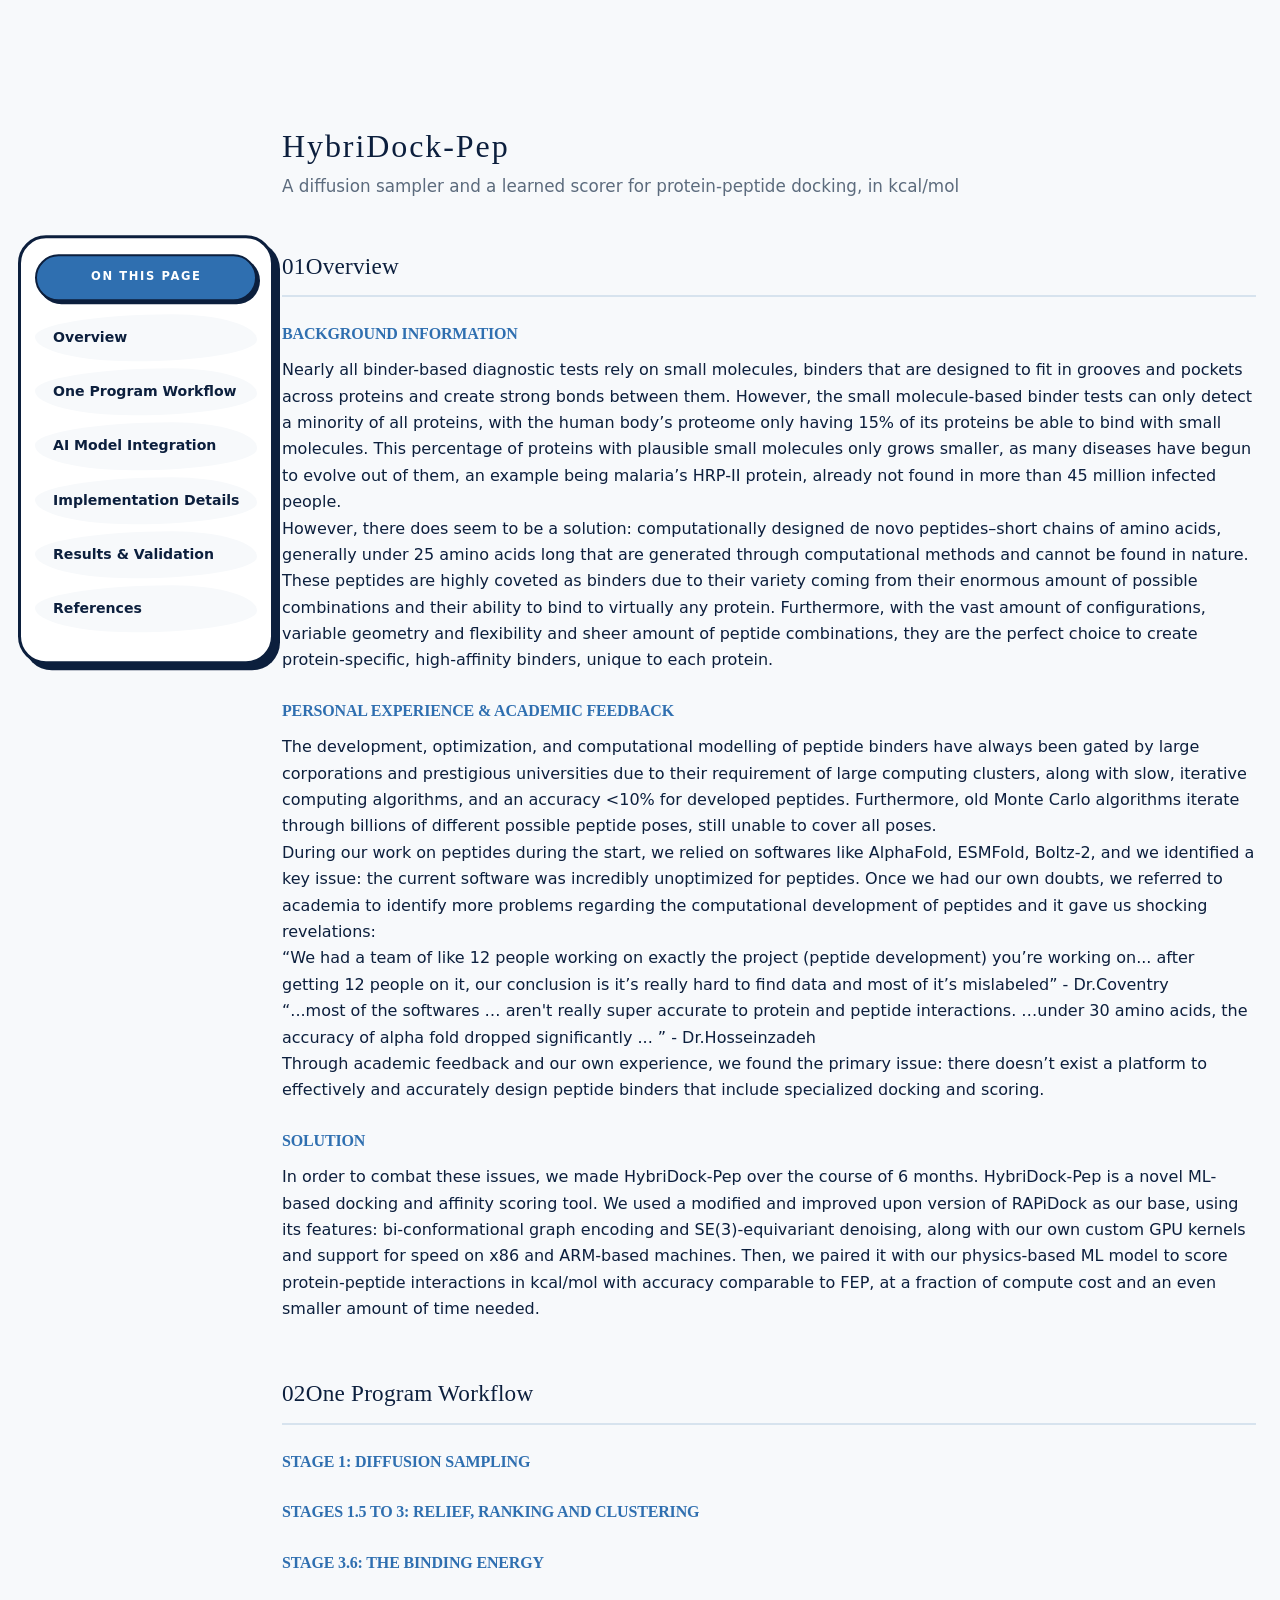
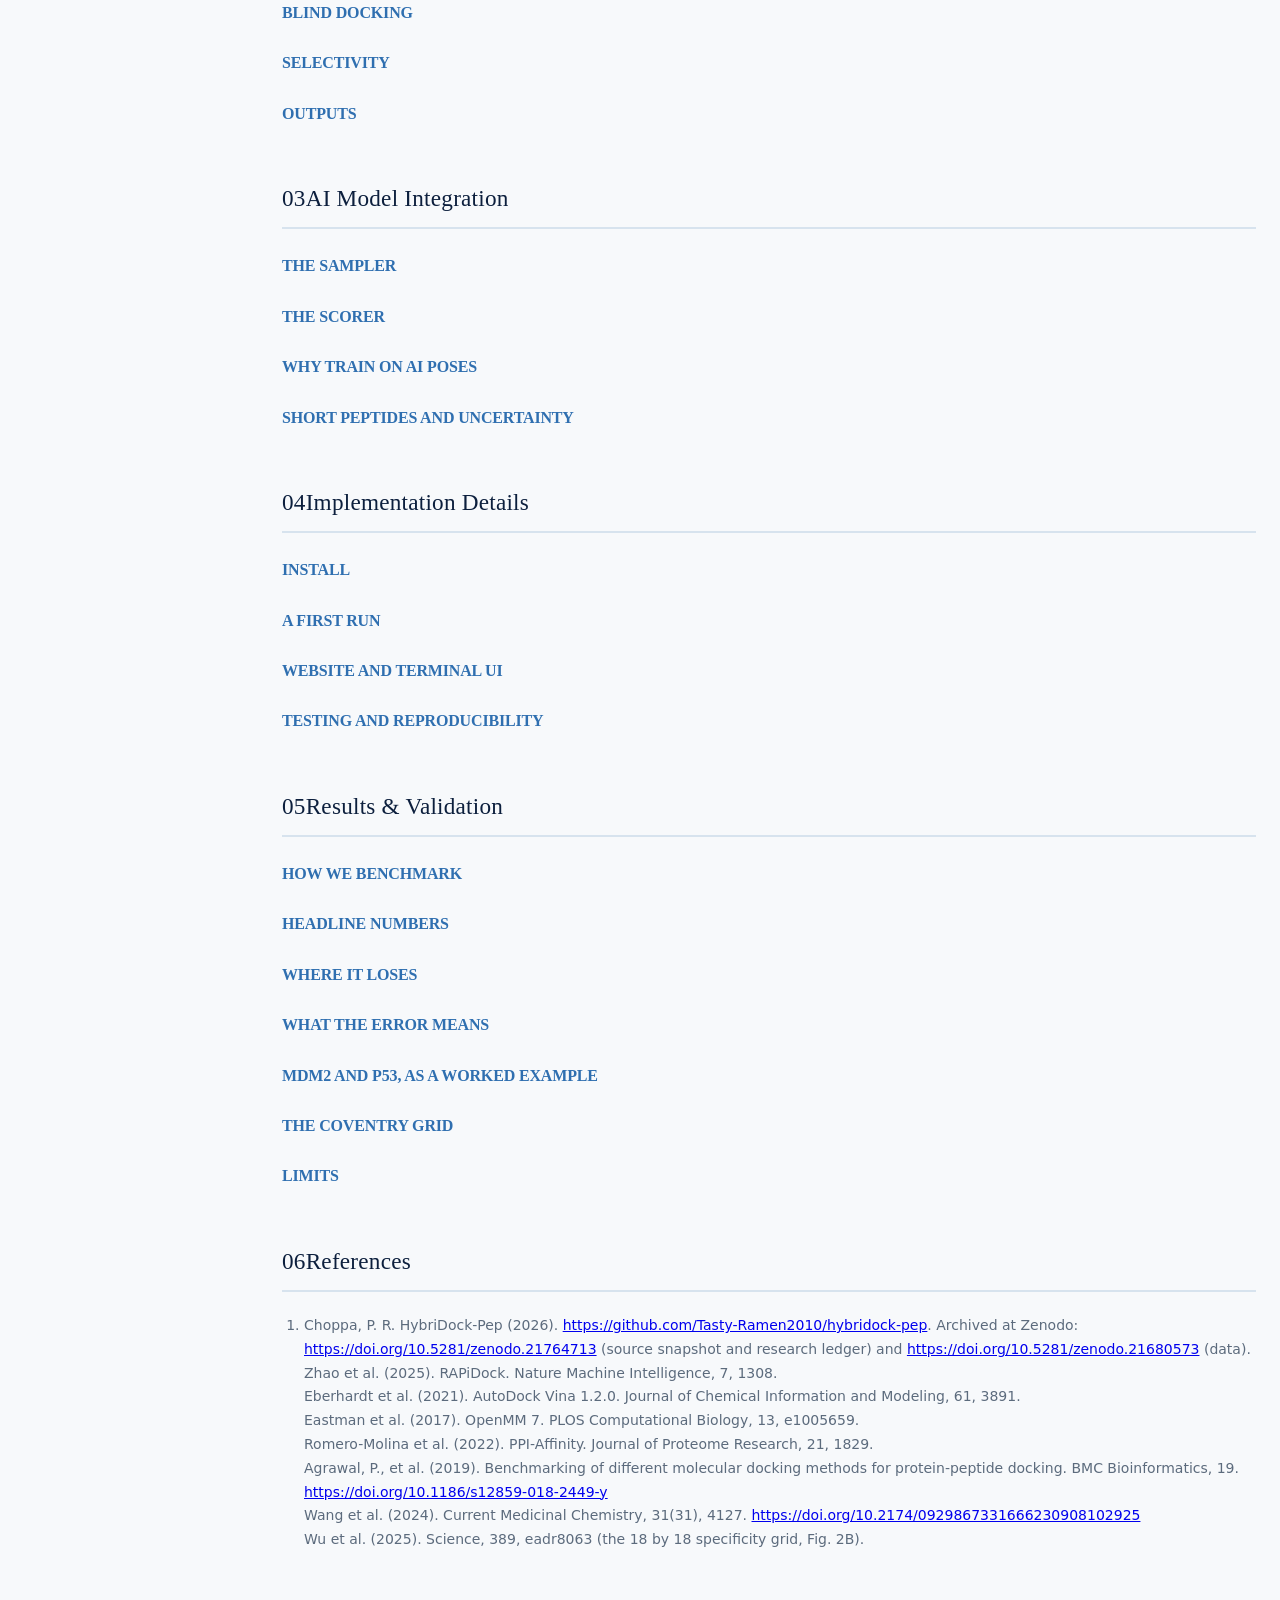
==== pages/HybriDock-Pep.html @ 0bcad879 "Snapshot of Denmark-GA iGEM 2026 wiki" ====
<!DOCTYPE html>
<html lang="en"><head>
    <meta charset="utf-8">
    <meta name="viewport" content="width=device-width, initial-scale=1">
    <title>HybriDock-Pep — Denmark-GA iGEM 2026</title>
    <base href="../">
    <link rel="stylesheet" href="static/style.css">
    <link rel="stylesheet" href="static/denmark.css">
    <link rel="stylesheet" href="static/section-blocks.css">
    <link rel="stylesheet" href="static/wiki-pages.css?v=d1ad75dc95bf">
  </head>
  <body class="wiki-interior" data-page-family="research">
    <div id="scroll-progress"></div>
    <div id="nav"></div>


    <main>
      <div class="page-hero">
        <div class="container"><div class="chapter-intro">
          <h1>HybriDock-Pep</h1>
          <p class="summary">A diffusion sampler and a learned scorer for protein-peptide docking, in kcal/mol</p>
        </div></div>
      </div>

      <div class="wiki-reading-layout">
    <aside class="toc-sidebar" aria-label="Table of contents">
      <div class="toc-handle" aria-hidden="true">Table of Contents</div>
      <nav class="toc-nav" id="toc-links" aria-label="Page sections">
        <p class="toc-nav-heading">On this page</p>
      <a href="pages/HybriDock-Pep.html#overview" data-toc="overview">Overview</a><a href="pages/HybriDock-Pep.html#workflow" data-toc="workflow">One Program Workflow</a><a href="pages/HybriDock-Pep.html#ai-model" data-toc="ai-model">AI Model Integration</a><a href="pages/HybriDock-Pep.html#implementation" data-toc="implementation">Implementation Details</a><a href="pages/HybriDock-Pep.html#results" data-toc="results">Results &amp; Validation</a><a href="pages/HybriDock-Pep.html#references" data-toc="references">References</a></nav>
    </aside>

      <div class="page-content">
        <div class="container">






<section class="wiki-section toc-section" id="overview"><h3><span class="chapter-number" aria-hidden="true">01</span><span>Overview</span></h3><div class="section-block">
<h4>Background Information</h4><p>Nearly all binder-based diagnostic tests rely on small molecules, binders that are designed to fit in grooves and pockets across proteins and create strong bonds between them. However, the small molecule-based binder tests can only detect a minority of all proteins, with the human body’s proteome only having 15% of its proteins be able to bind with small molecules. This percentage of proteins with plausible small molecules only grows smaller, as many diseases have begun to evolve out of them, an example being malaria’s HRP-II protein, already not found in more than 45 million infected people.</p>
<p>However, there does seem to be a solution: computationally designed de novo peptides–short chains of amino acids, generally under 25 amino acids long that are generated through computational methods and cannot be found in nature. These peptides are highly coveted as binders due to their variety coming from their enormous amount of possible combinations and their ability to bind to virtually any protein. Furthermore, with the vast amount of configurations, variable geometry and flexibility and sheer amount of peptide combinations, they are the perfect choice to create protein-specific, high-affinity binders, unique to each protein.</p>

</div><div class="section-block">
<h4>Personal Experience &amp; Academic Feedback</h4><p>The development, optimization, and computational modelling of peptide binders have always been gated by large corporations and prestigious universities due to their requirement of large computing clusters, along with slow, iterative computing algorithms, and an accuracy &lt;10% for developed peptides. Furthermore, old Monte Carlo algorithms iterate through billions of different possible peptide poses, still unable to cover all poses.</p>
<p>During our work on peptides during the start, we relied on softwares like AlphaFold, ESMFold, Boltz-2, and we identified a key issue: the current software was incredibly unoptimized for peptides. Once we had our own doubts, we referred to academia to identify more problems regarding the computational development of peptides and it gave us shocking revelations:</p>
<p>“We had a team of like 12 people working on exactly the project (peptide development) you’re working on... after getting 12 people on it, our conclusion is it’s really hard to find data and most of it’s mislabeled” - Dr.Coventry</p>
<p>“...most of the softwares … aren't really super accurate to protein and peptide interactions. …under 30 amino acids, the accuracy of alpha fold dropped significantly ... ” - Dr.Hosseinzadeh</p>
<p>Through academic feedback and our own experience, we found the primary issue: there doesn’t exist a platform to effectively and accurately design peptide binders that include specialized docking and scoring.</p>

</div><div class="section-block">
<h4>Solution</h4><p>In order to combat these issues, we made HybriDock-Pep over the course of 6 months. HybriDock-Pep is a novel ML-based docking and affinity scoring tool. We used a modified and improved upon version of RAPiDock as our base, using its features: bi-conformational graph encoding and SE(3)-equivariant denoising, along with our own custom GPU kernels and support for speed on x86 and ARM-based machines. Then, we paired it with our physics-based ML model to score protein-peptide interactions in kcal/mol with accuracy comparable to FEP, at a fraction of compute cost and an even smaller amount of time needed.</p>

</div></section><section class="wiki-section toc-section" id="workflow"><h3><span class="chapter-number" aria-hidden="true">02</span><span>One Program Workflow</span></h3><div class="section-block">
<h4>Stage 1: diffusion sampling</h4>
</div><div class="section-block">
<h4>Stages 1.5 to 3: relief, ranking and clustering</h4>
</div><div class="section-block">
<h4>Stage 3.6: the binding energy</h4>
</div><div class="section-block">
<h4>Blind docking</h4>
</div><div class="section-block">
<h4>Selectivity</h4>
</div><div class="section-block">
<h4>Outputs</h4>
</div></section><section class="wiki-section toc-section" id="ai-model"><h3><span class="chapter-number" aria-hidden="true">03</span><span>AI Model Integration</span></h3><div class="section-block">
<h4>The sampler</h4>
</div><div class="section-block">
<h4>The scorer</h4>
</div><div class="section-block">
<h4>Why train on AI poses</h4>
</div><div class="section-block">
<h4>Short peptides and uncertainty</h4>
</div></section><section class="wiki-section toc-section" id="implementation"><h3><span class="chapter-number" aria-hidden="true">04</span><span>Implementation Details</span></h3><div class="section-block">
<h4>Install</h4>
</div><div class="section-block">
<h4>A first run</h4>
</div><div class="section-block">
<h4>Website and terminal UI</h4>
</div><div class="section-block">
<h4>Testing and reproducibility</h4>
</div></section><section class="wiki-section toc-section" id="results"><h3><span class="chapter-number" aria-hidden="true">05</span><span>Results &amp; Validation</span></h3><div class="section-block">
<h4>How we benchmark</h4>
</div><div class="section-block">
<h4>Headline numbers</h4>
</div><div class="section-block">
<h4>Where it loses</h4>
</div><div class="section-block">
<h4>What the error means</h4>
</div><div class="section-block">
<h4>MDM2 and p53, as a worked example</h4>
</div><div class="section-block">
<h4>The Coventry grid</h4>
</div><div class="section-block">
<h4>Limits</h4>
</div></section><section class="wiki-section toc-section" id="references"><h3><span class="chapter-number" aria-hidden="true">06</span><span>References</span></h3><ol class="references-list"><li class="section-block"><p>Choppa, P. R. HybriDock-Pep (2026). <a href="https://github.com/Tasty-Ramen2010/hybridock-pep">https://github.com/Tasty-Ramen2010/hybridock-pep</a>. Archived at Zenodo: <a href="https://doi.org/10.5281/zenodo.21764713">https://doi.org/10.5281/zenodo.21764713</a> (source snapshot and research ledger) and <a href="https://doi.org/10.5281/zenodo.21680573">https://doi.org/10.5281/zenodo.21680573</a> (data).</p>
<p>Zhao et al. (2025). RAPiDock. Nature Machine Intelligence, 7, 1308.</p>
<p>Eberhardt et al. (2021). AutoDock Vina 1.2.0. Journal of Chemical Information and Modeling, 61, 3891.</p>
<p>Eastman et al. (2017). OpenMM 7. PLOS Computational Biology, 13, e1005659.</p>
<p>Romero-Molina et al. (2022). PPI-Affinity. Journal of Proteome Research, 21, 1829.</p>
<p>Agrawal, P., et al. (2019). Benchmarking of different molecular docking methods for protein-peptide docking. BMC Bioinformatics, 19. <a href="https://doi.org/10.1186/s12859-018-2449-y">https://doi.org/10.1186/s12859-018-2449-y</a></p>
<p>Wang et al. (2024). Current Medicinal Chemistry, 31(31), 4127. <a href="https://doi.org/10.2174/0929867331666230908102925">https://doi.org/10.2174/0929867331666230908102925</a></p>
<p>Wu et al. (2025). Science, 389, eadr8063 (the 18 by 18 specificity grid, Fig. 2B).</p>
</li></ol></section></div>
      </div>
      </div>
    </main>

    <div id="footer"></div>
    <a id="back-to-top" href="#" aria-label="Back to top">⇧</a>
    <script src="static/cursor.js"></script>
    <script src="static/include.js"></script>
    <script src="static/wiki-toc.js?v=022a3252fdb1"></script>
      <script src="static/carousel.js"></script>
  


</body></html>
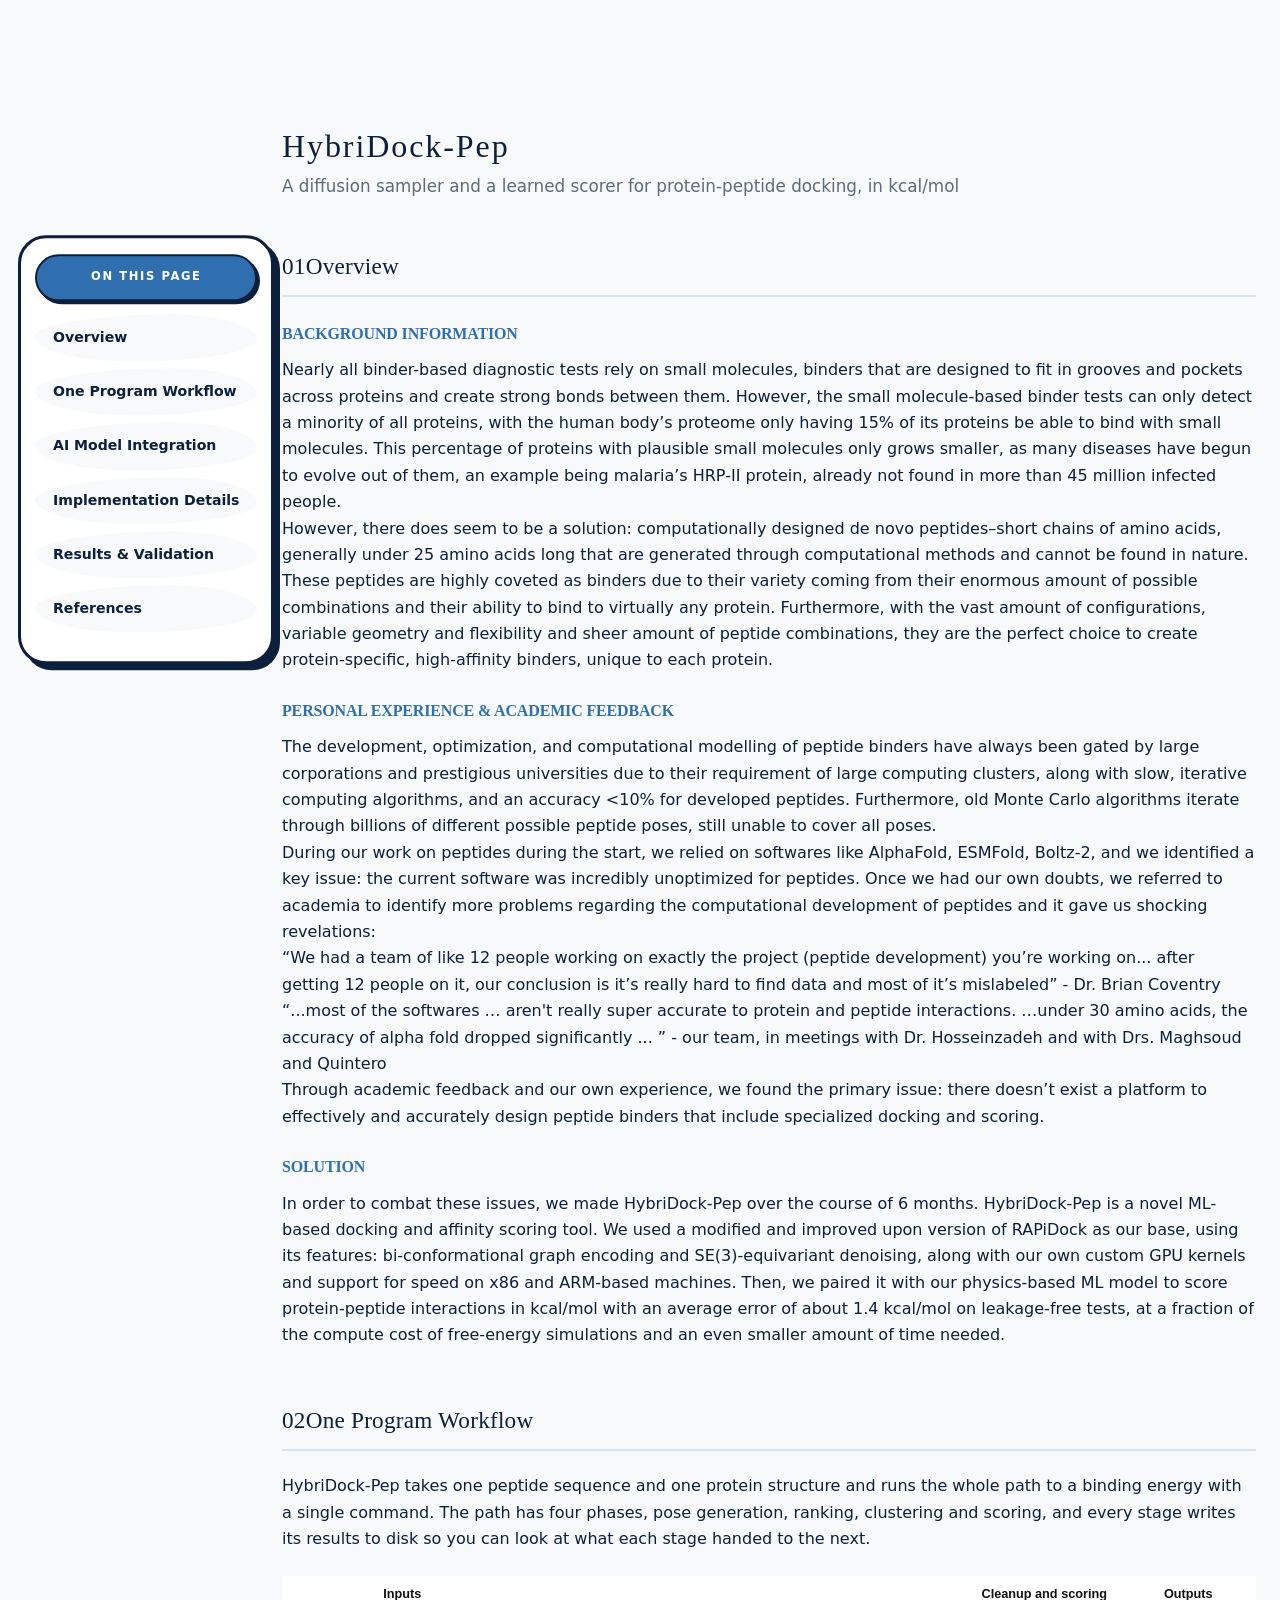
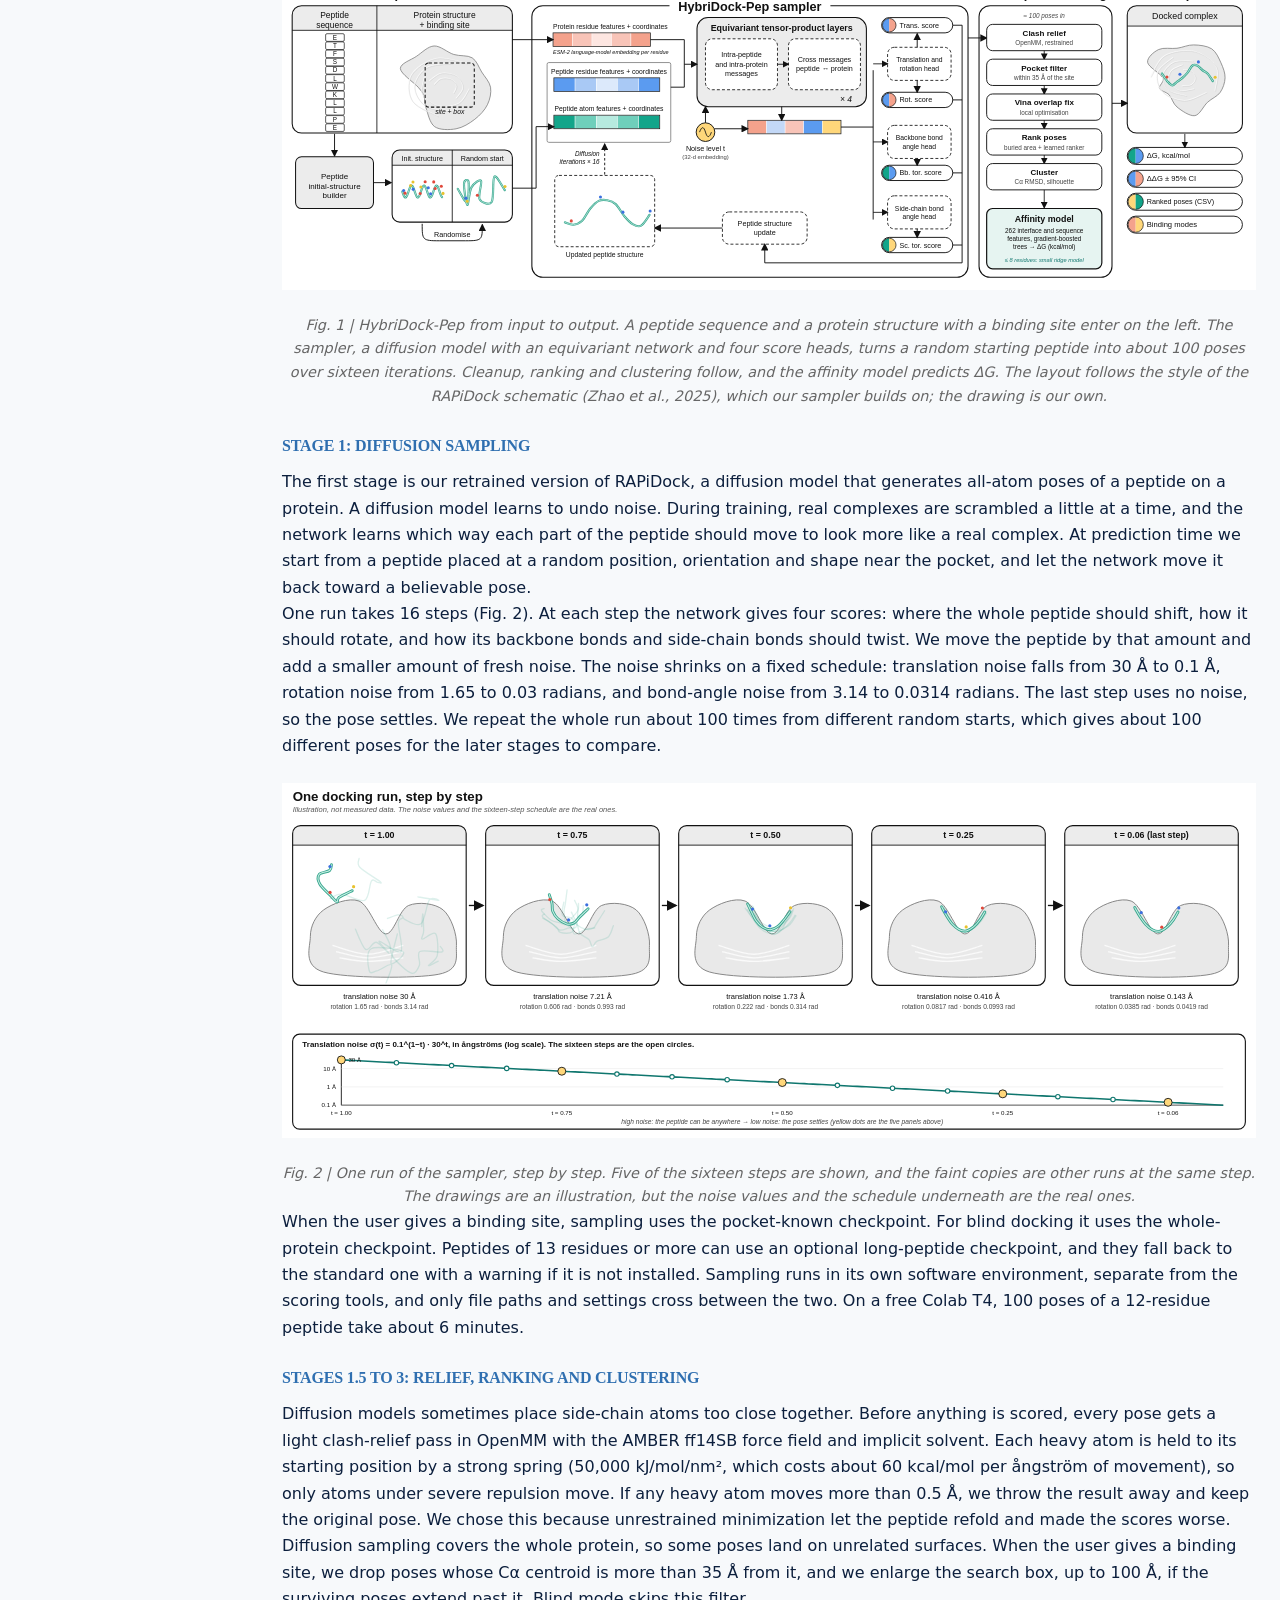
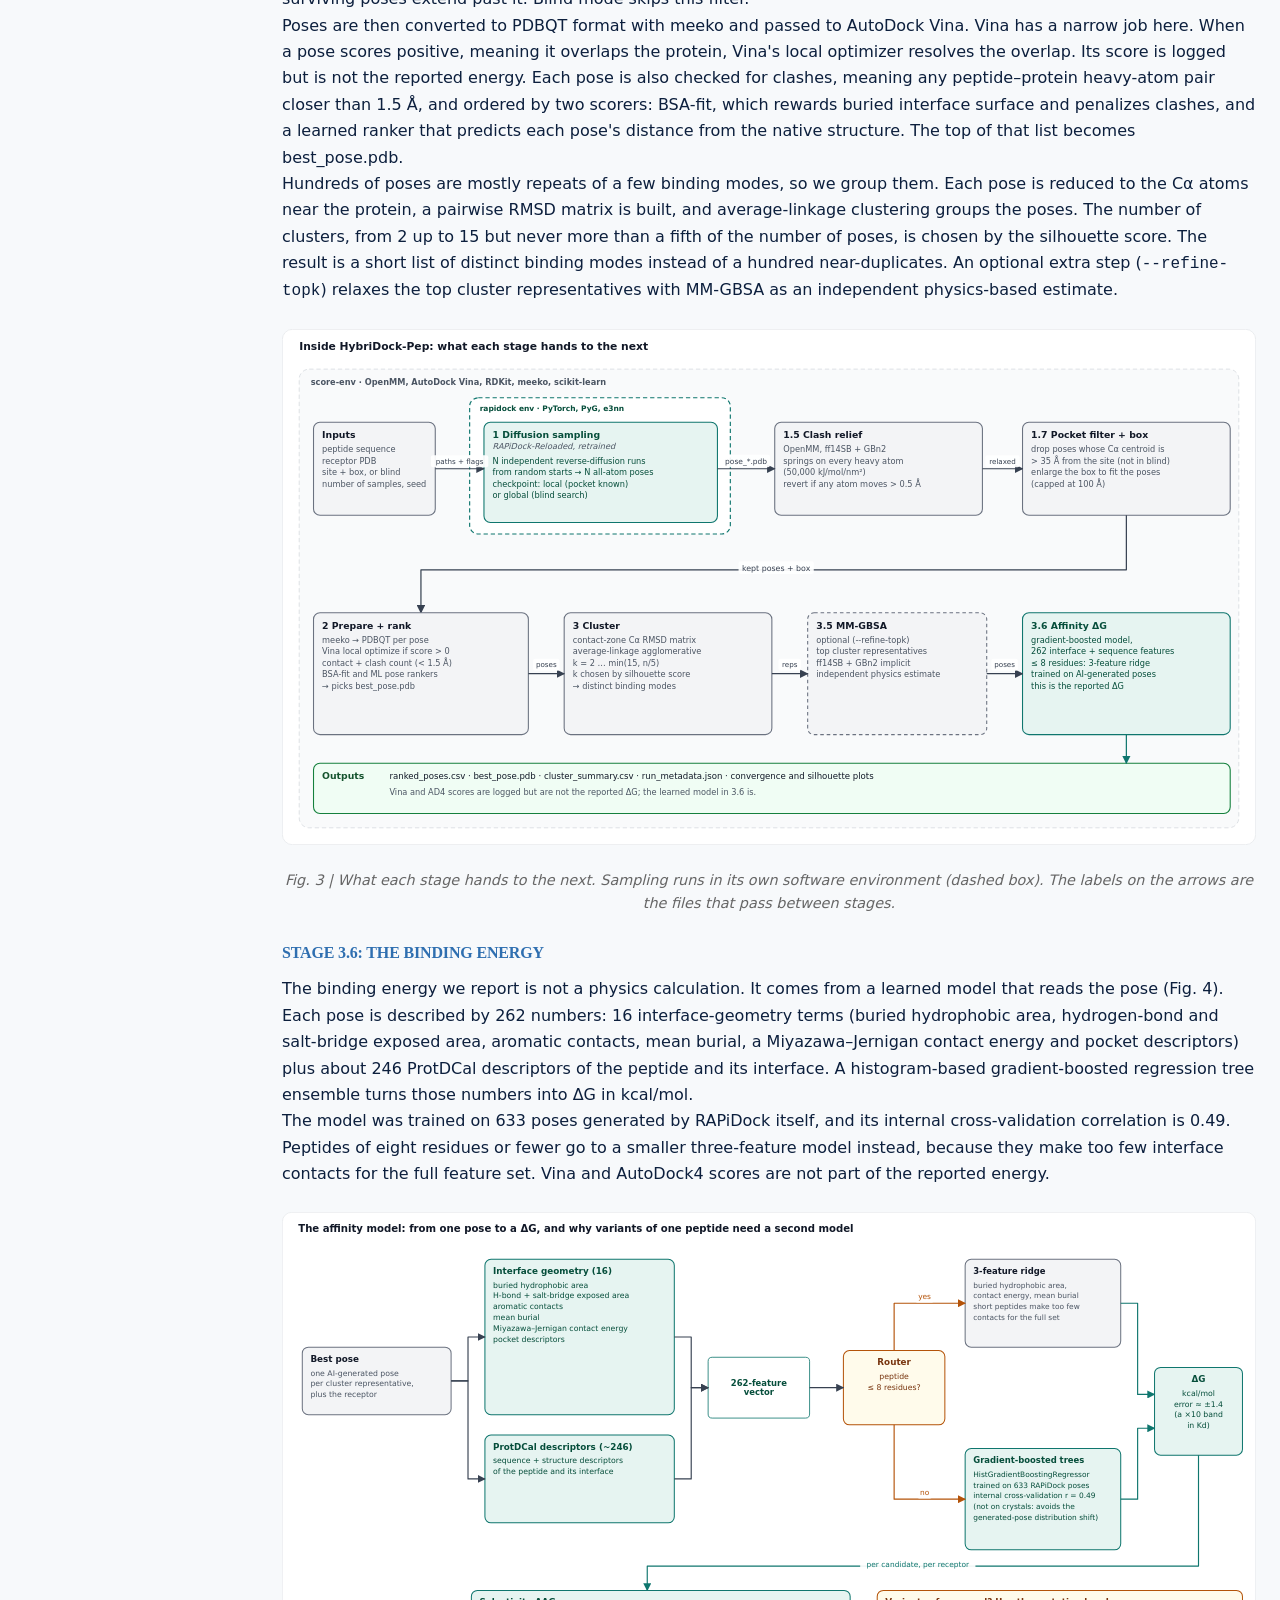
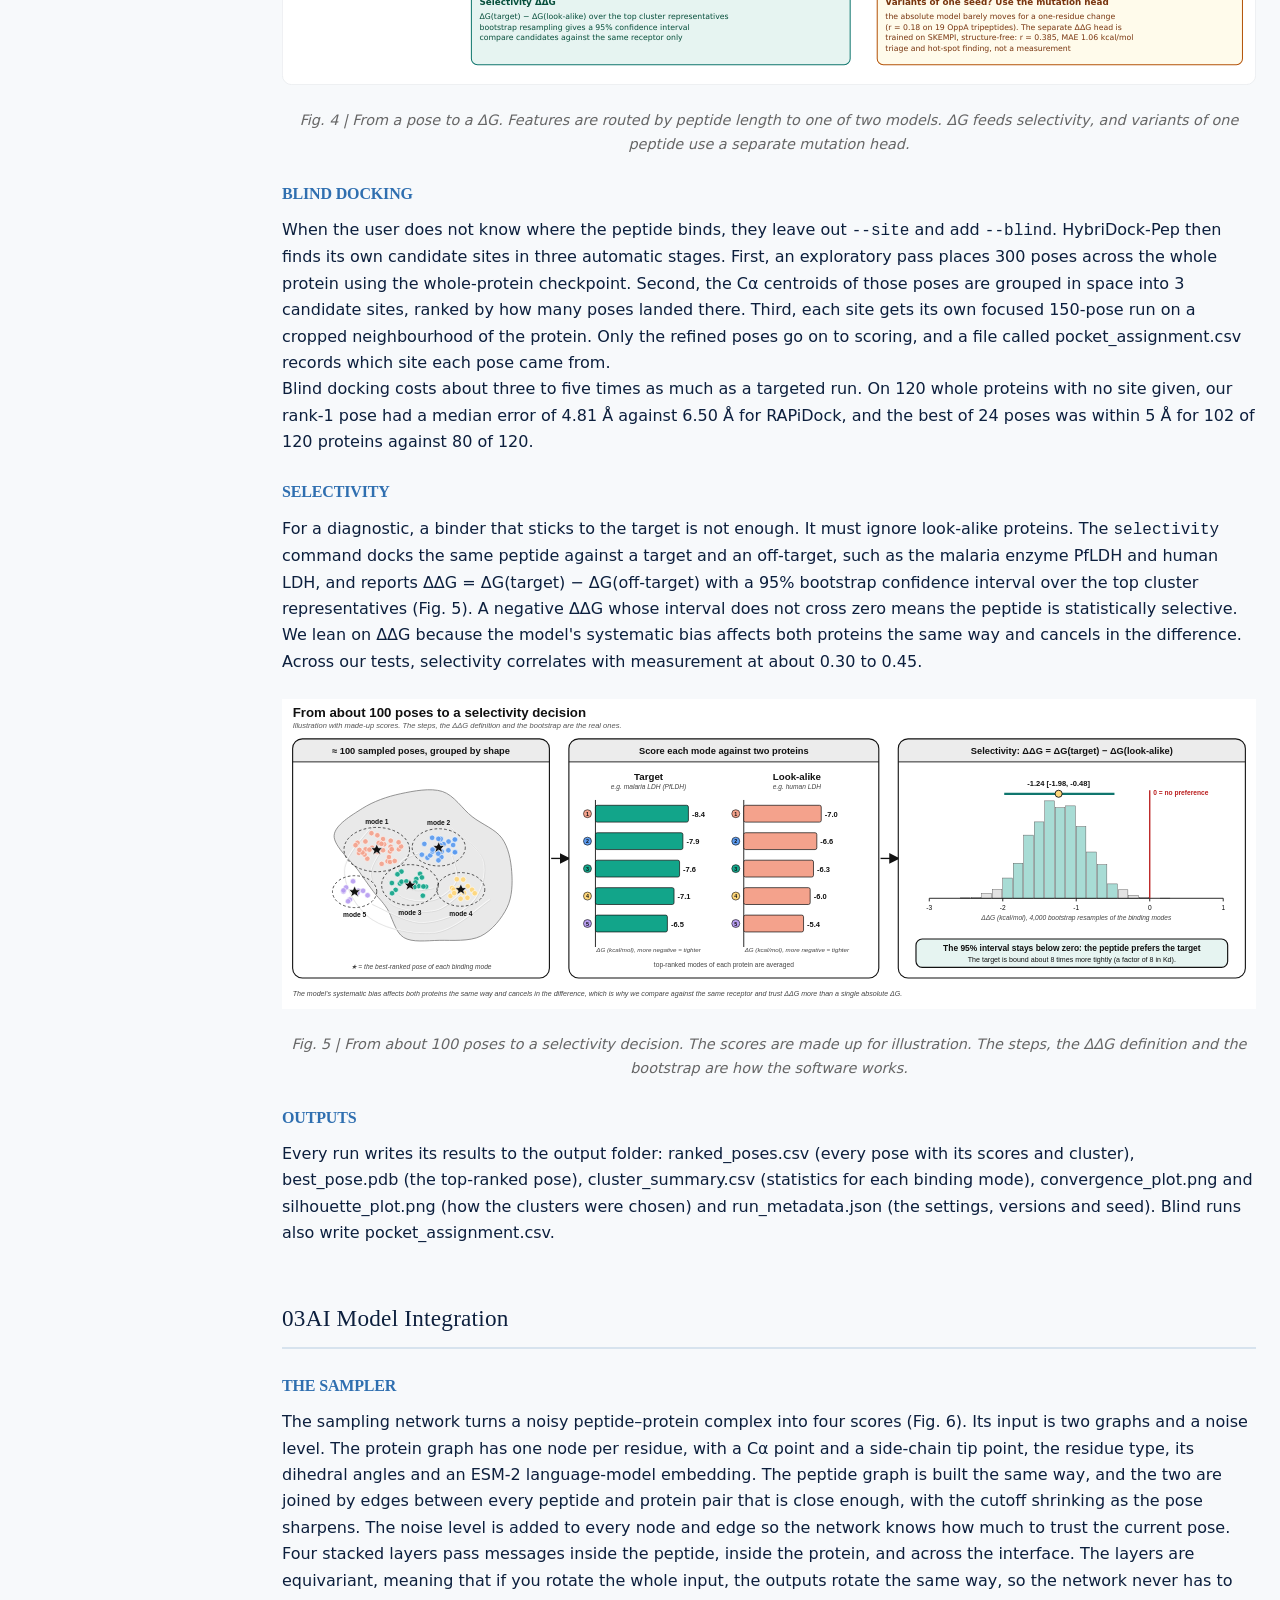
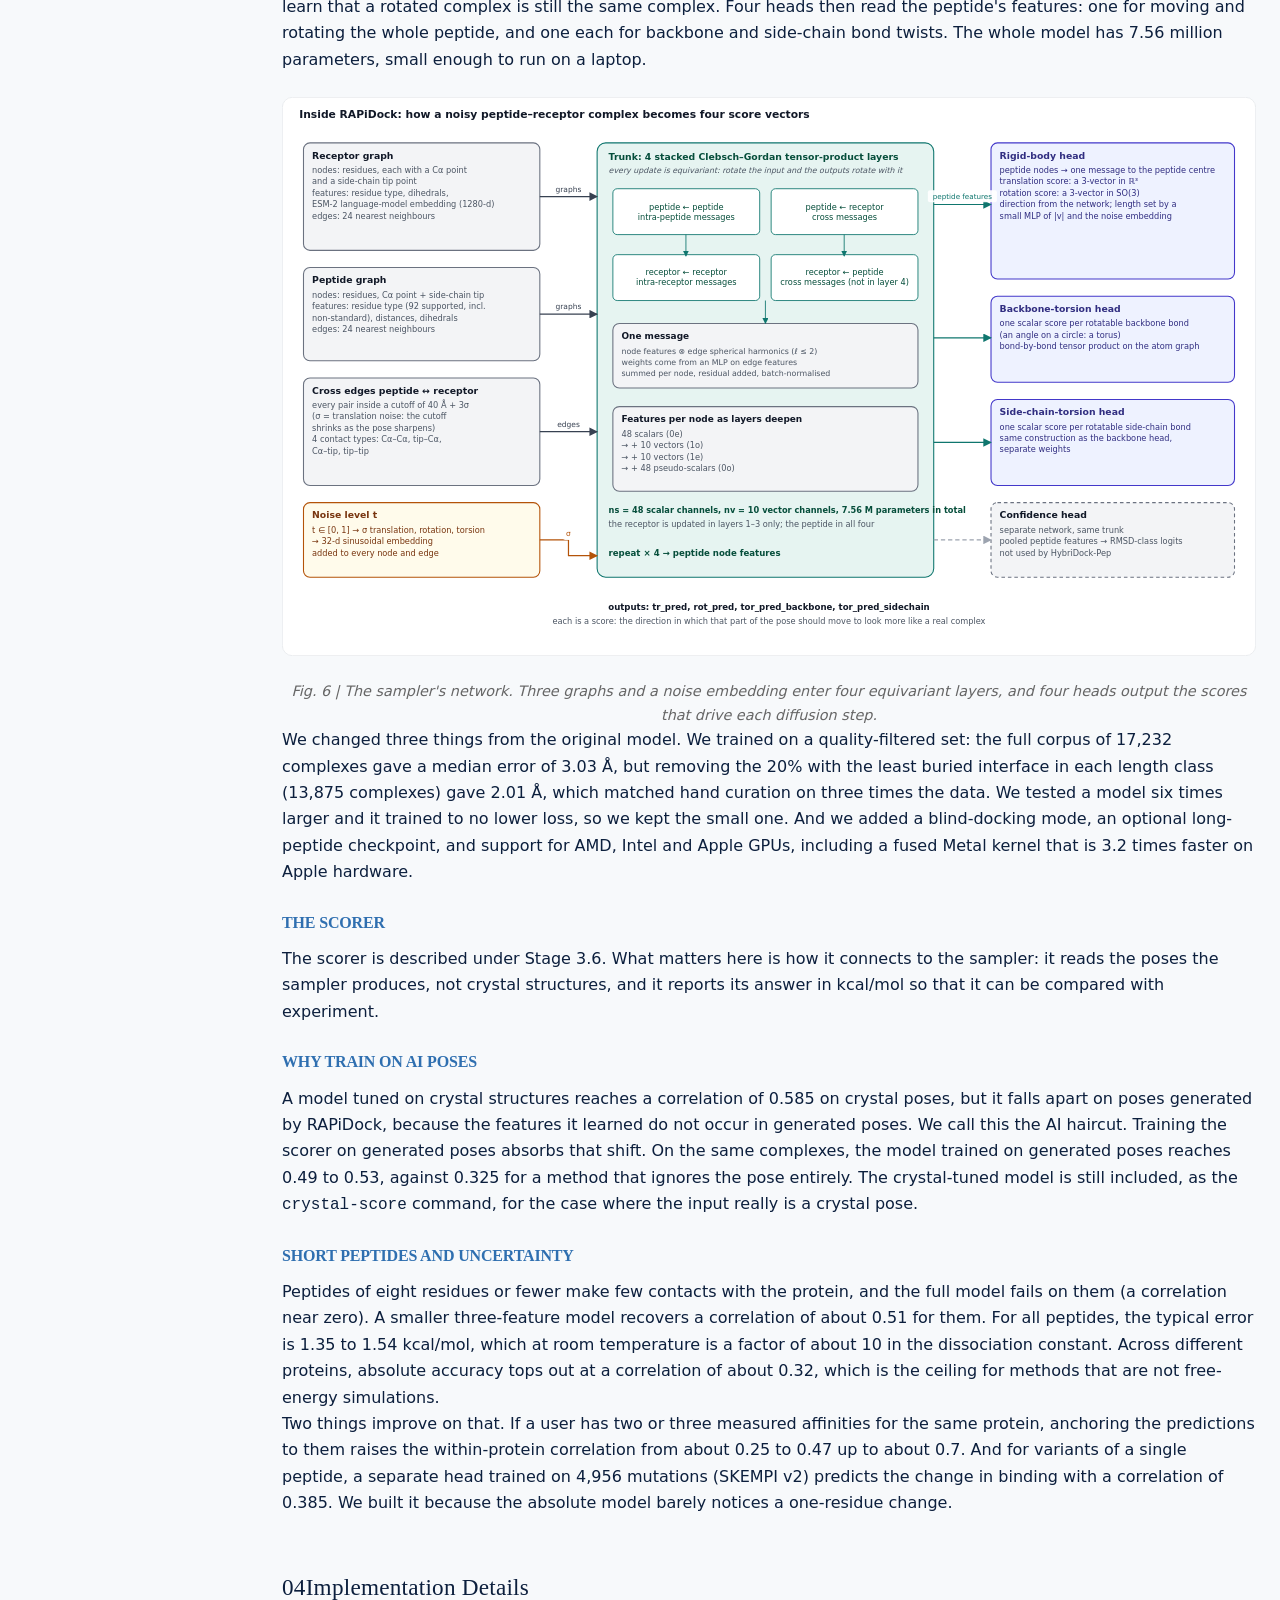
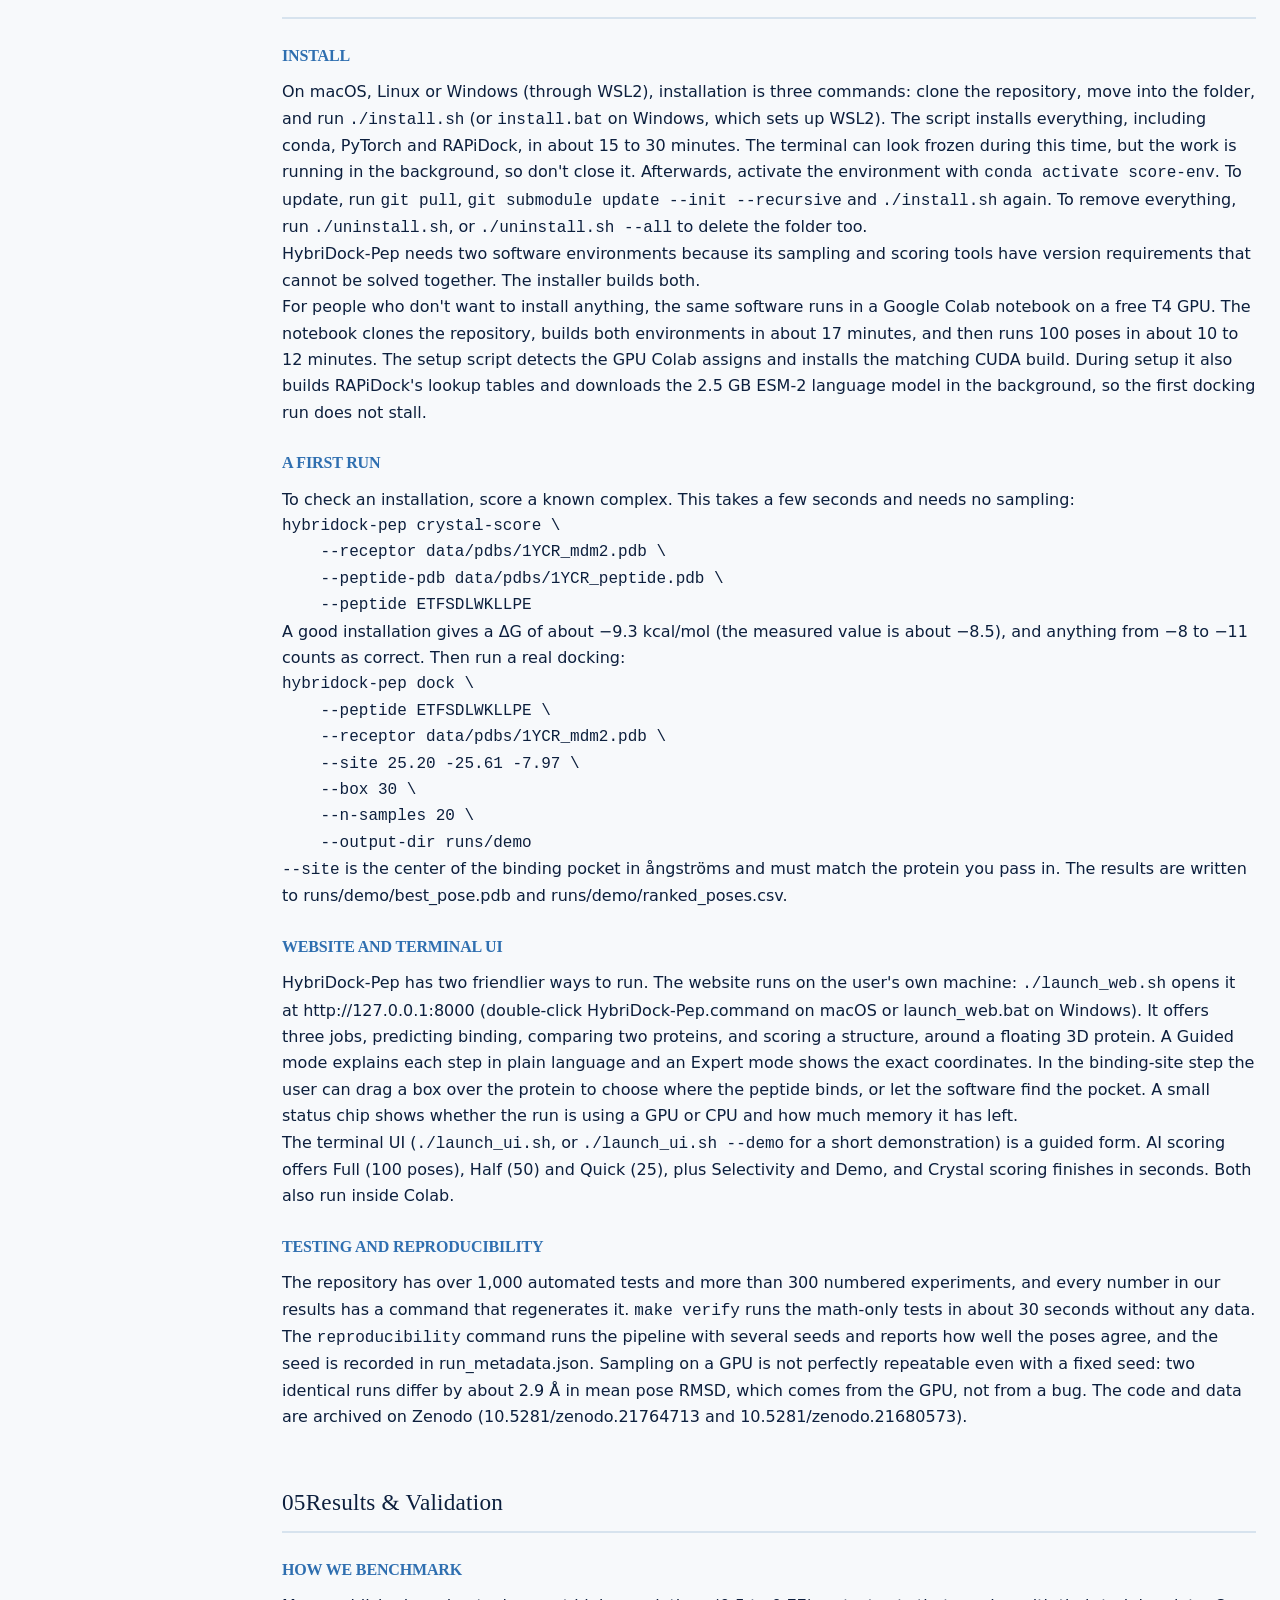
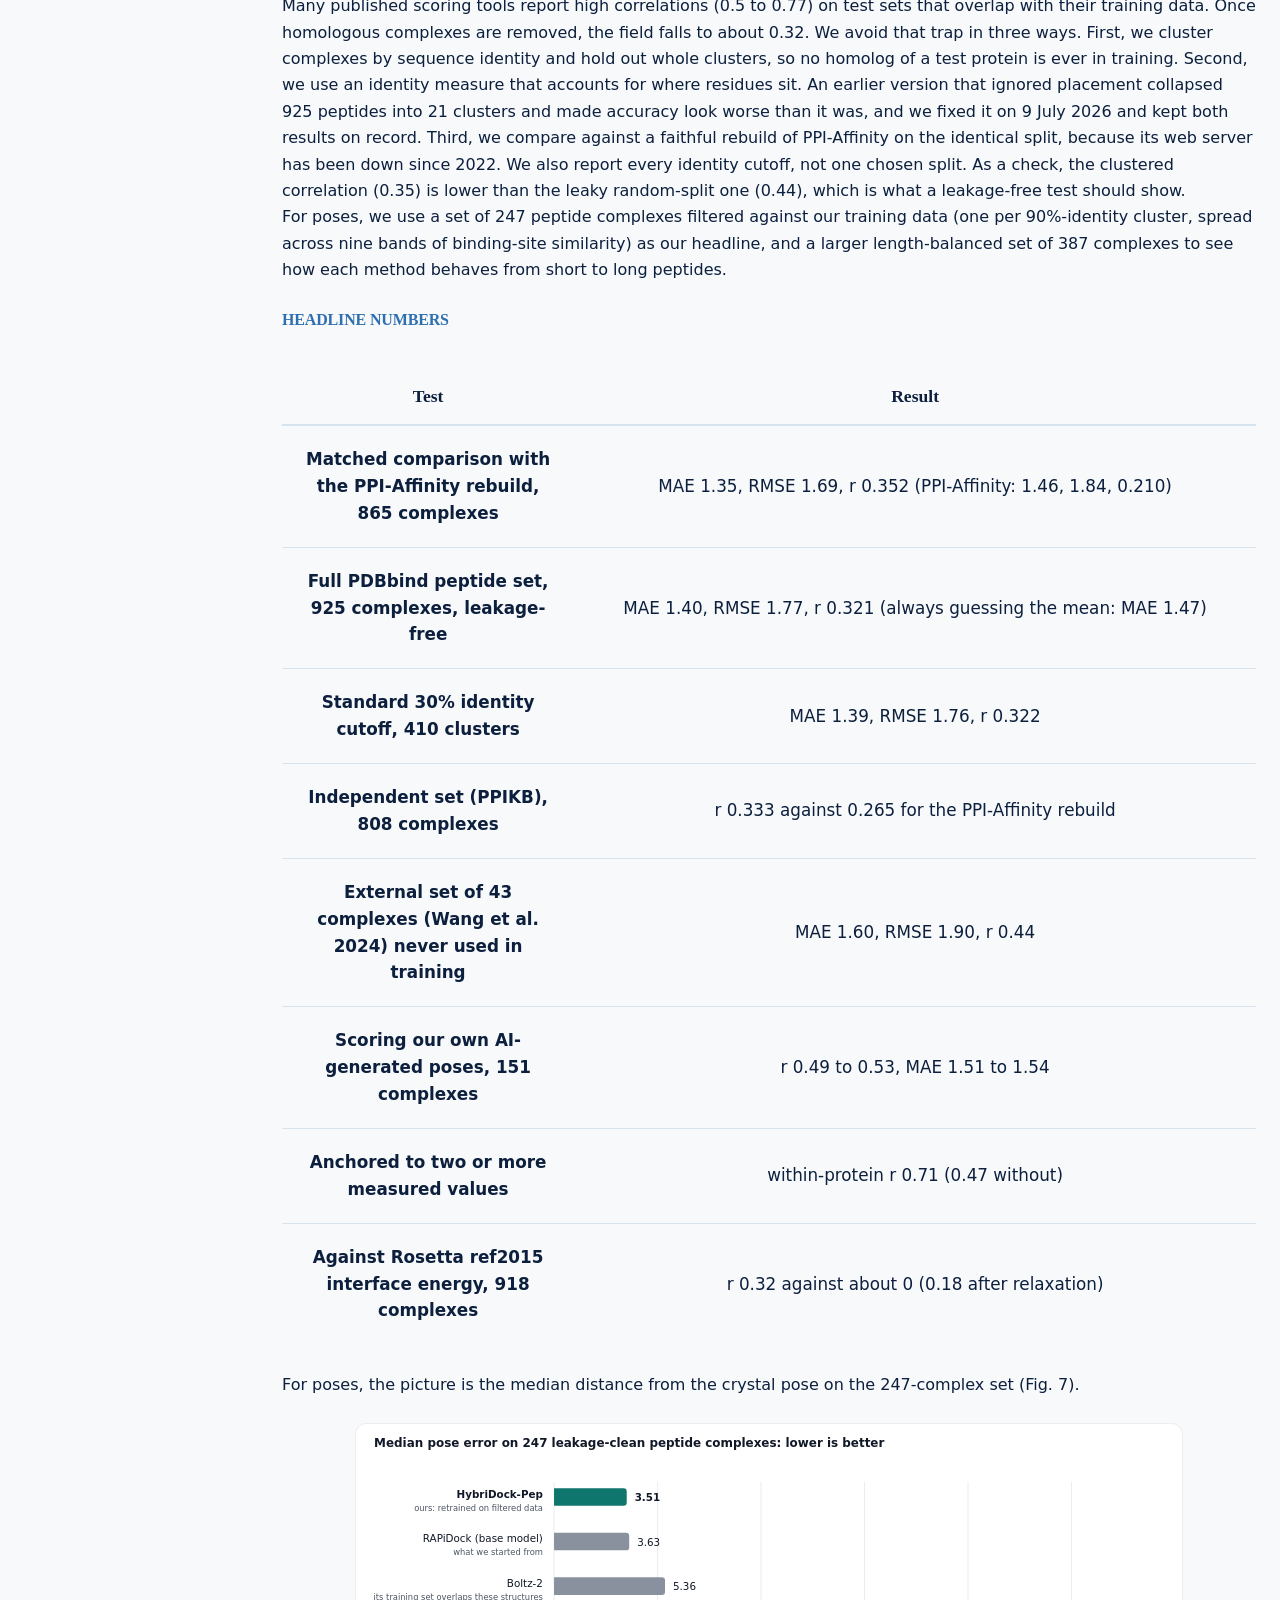
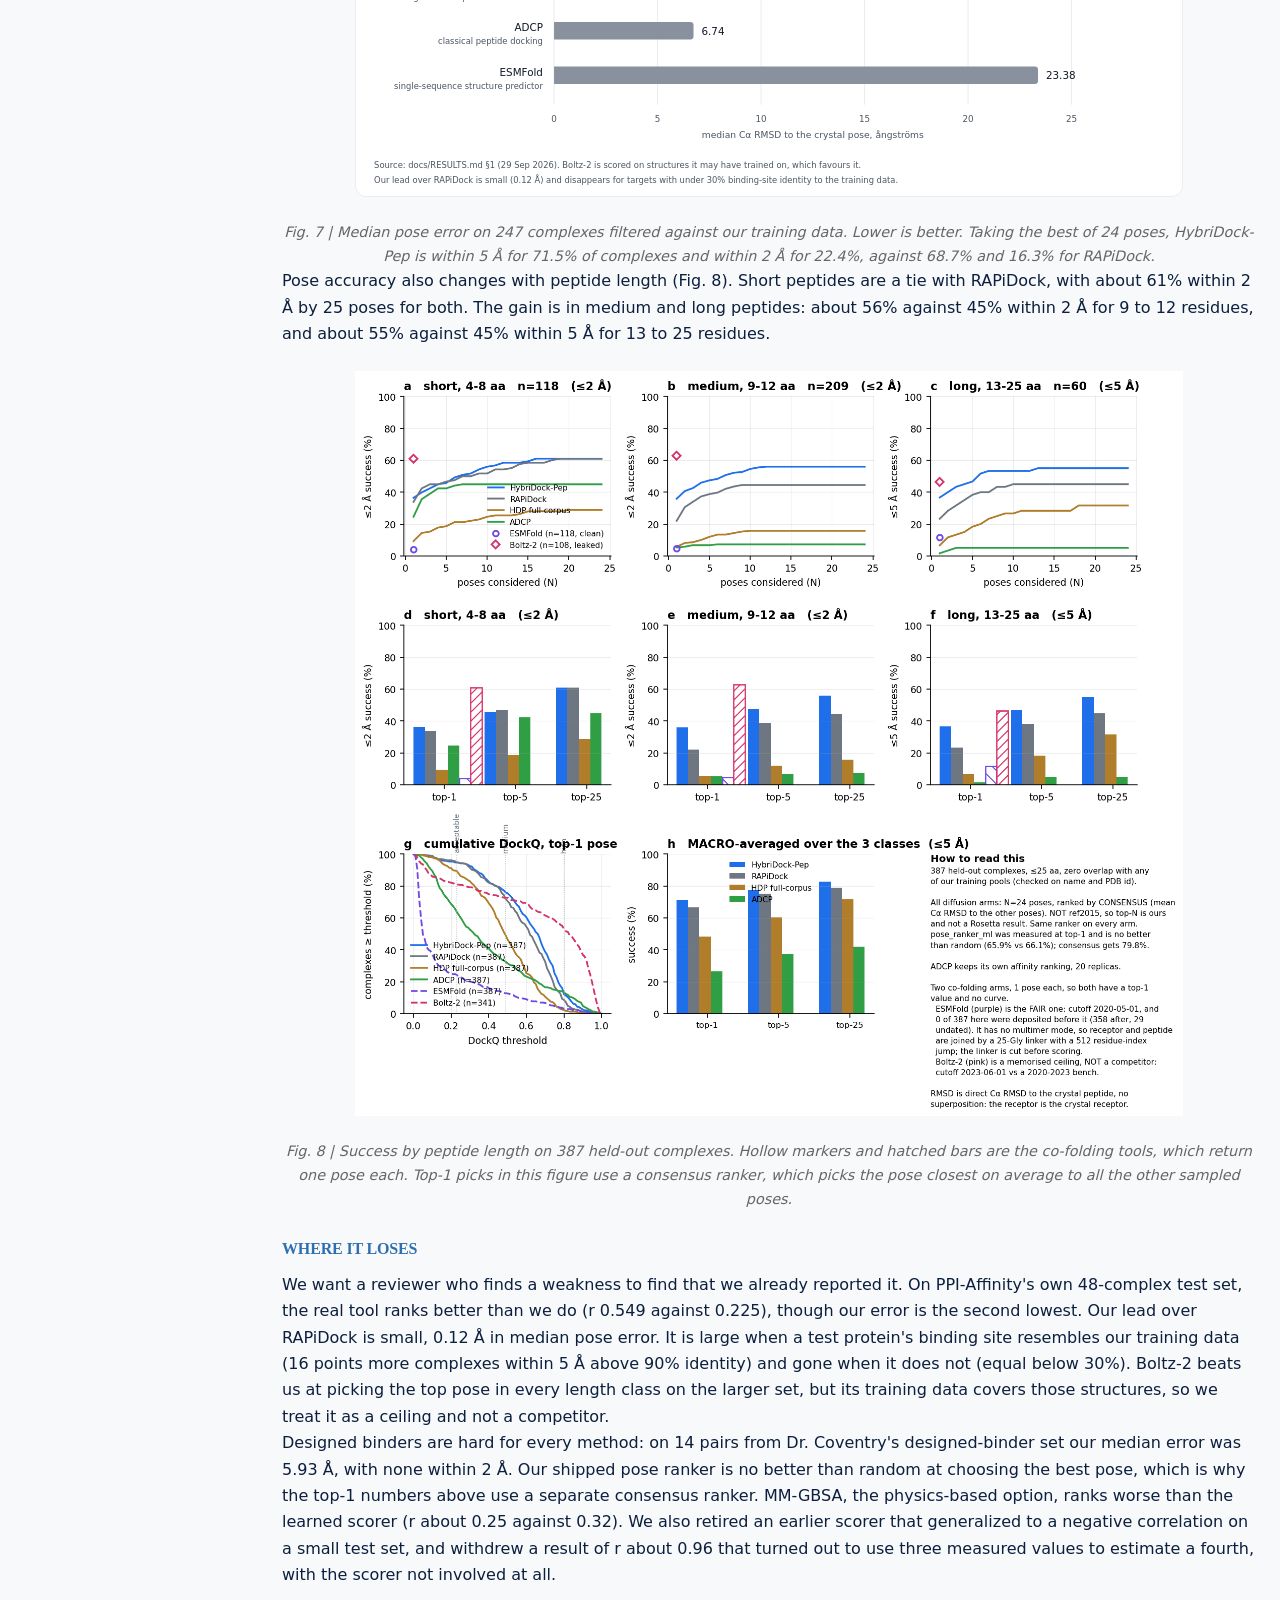
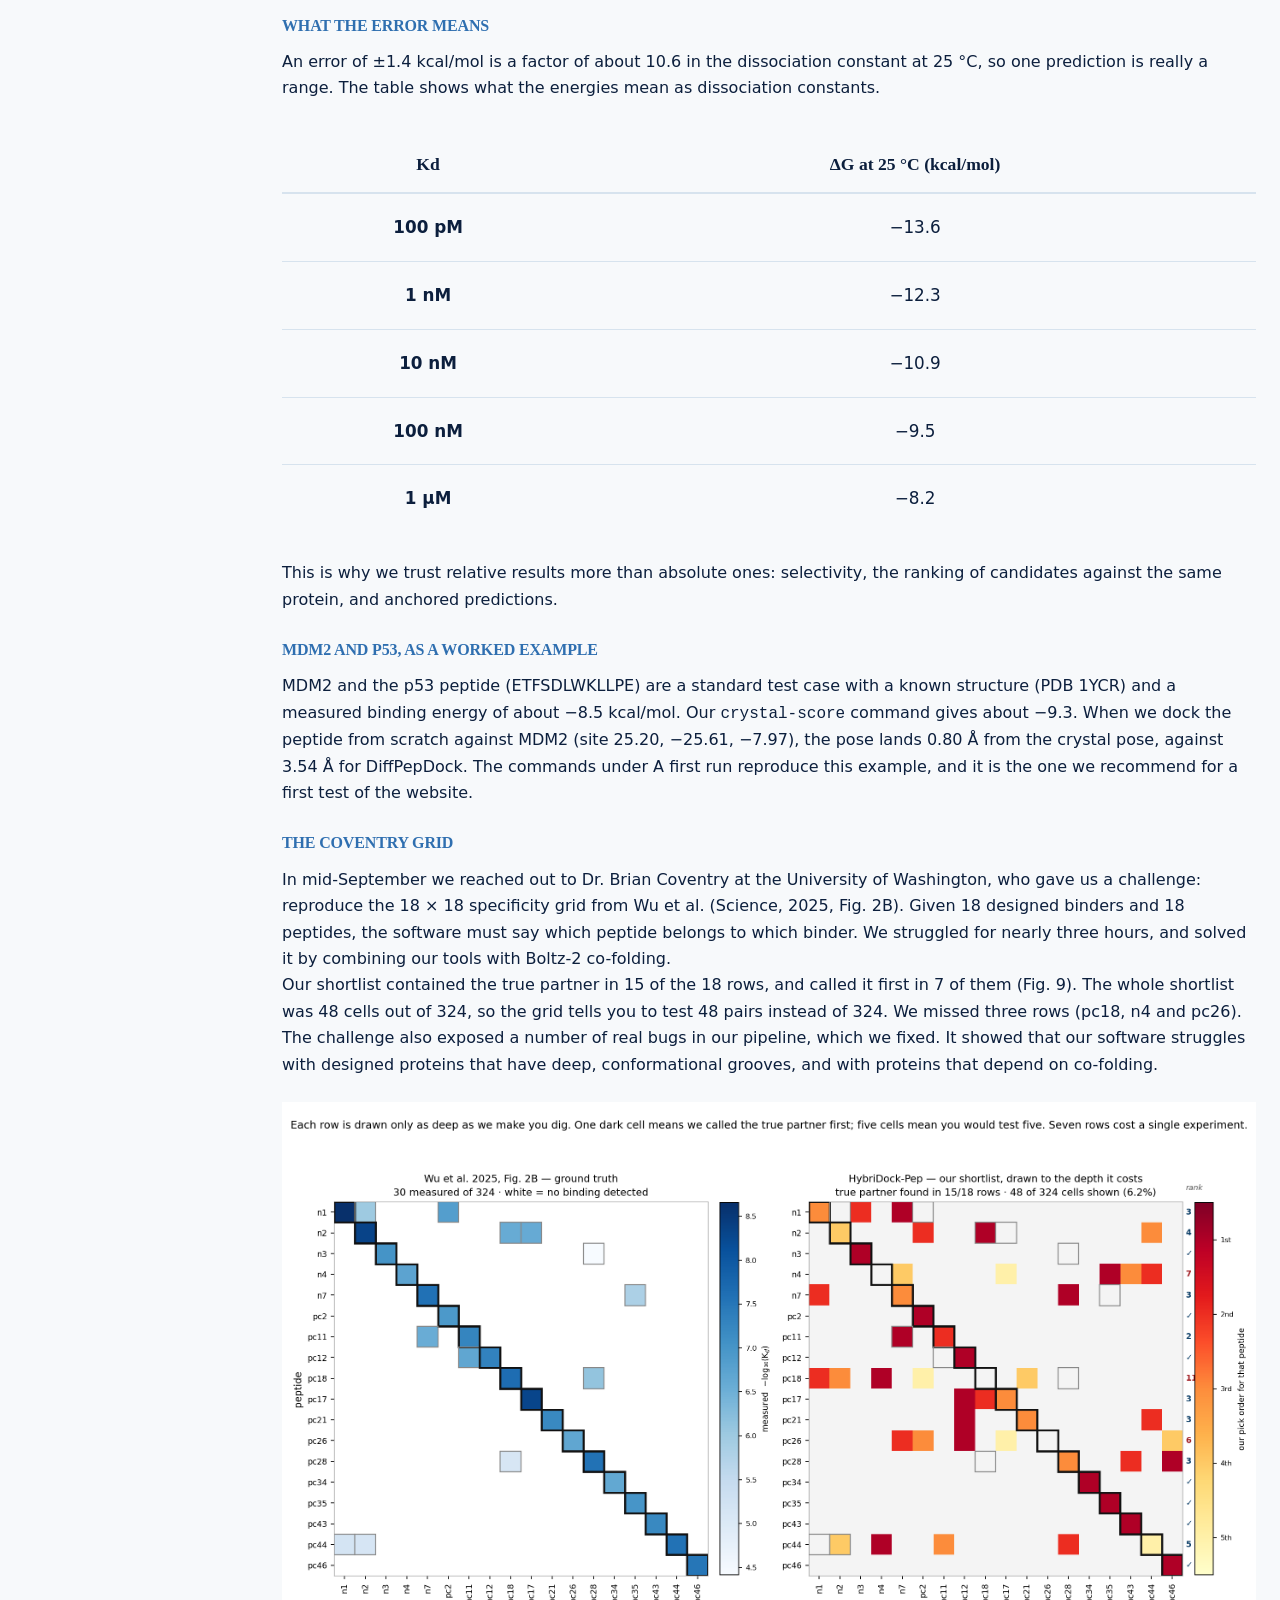
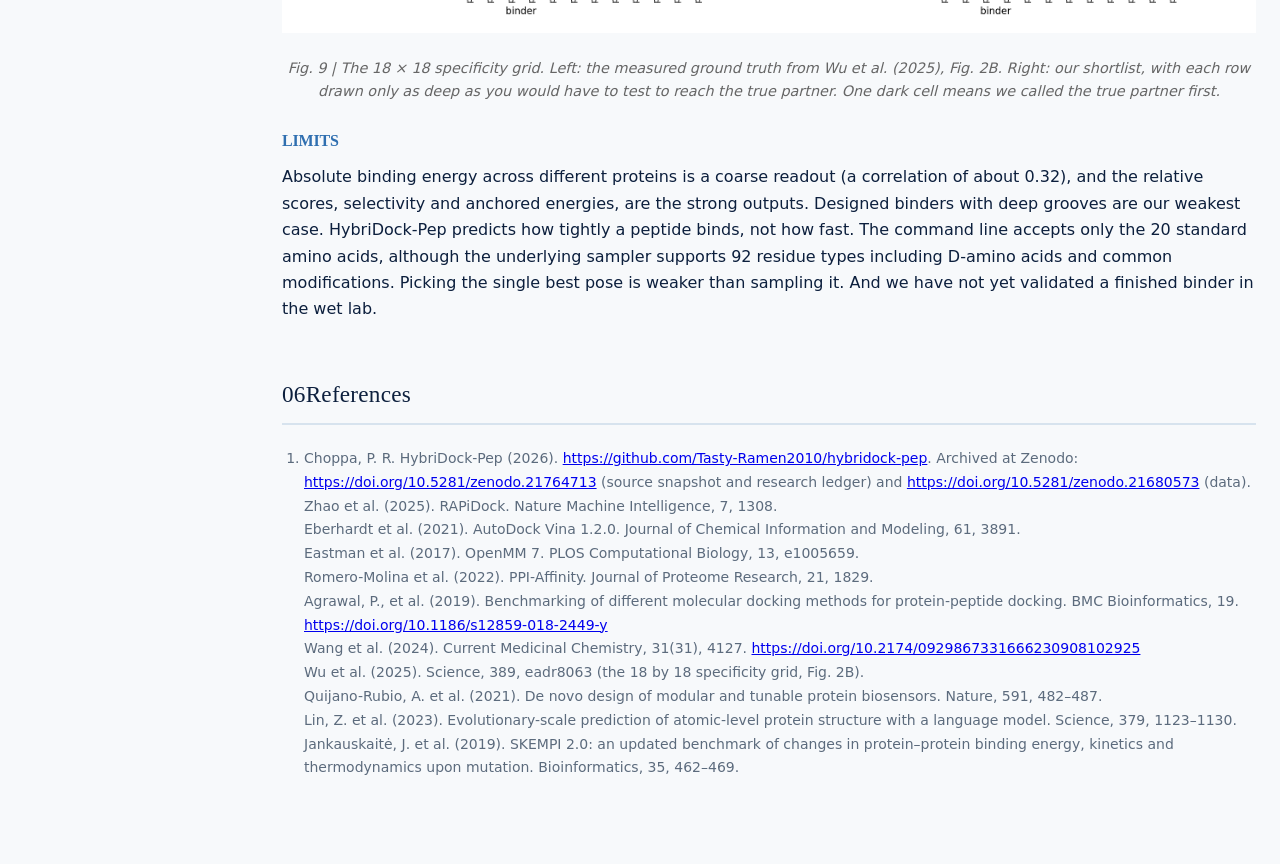
==== commit 262fc866: "Complete HybriDock-Pep page: fill sections, add figures and references Fill the 21 empty sections, a" ====
--- a/pages/HybriDock-Pep.html
+++ b/pages/HybriDock-Pep.html
@@ -45,55 +45,138 @@
 </div><div class="section-block">
 <h4>Personal Experience &amp; Academic Feedback</h4><p>The development, optimization, and computational modelling of peptide binders have always been gated by large corporations and prestigious universities due to their requirement of large computing clusters, along with slow, iterative computing algorithms, and an accuracy &lt;10% for developed peptides. Furthermore, old Monte Carlo algorithms iterate through billions of different possible peptide poses, still unable to cover all poses.</p>
 <p>During our work on peptides during the start, we relied on softwares like AlphaFold, ESMFold, Boltz-2, and we identified a key issue: the current software was incredibly unoptimized for peptides. Once we had our own doubts, we referred to academia to identify more problems regarding the computational development of peptides and it gave us shocking revelations:</p>
-<p>“We had a team of like 12 people working on exactly the project (peptide development) you’re working on... after getting 12 people on it, our conclusion is it’s really hard to find data and most of it’s mislabeled” - Dr.Coventry</p>
-<p>“...most of the softwares … aren't really super accurate to protein and peptide interactions. …under 30 amino acids, the accuracy of alpha fold dropped significantly ... ” - Dr.Hosseinzadeh</p>
+<p>“We had a team of like 12 people working on exactly the project (peptide development) you’re working on... after getting 12 people on it, our conclusion is it’s really hard to find data and most of it’s mislabeled” - Dr. Brian Coventry</p>
+<p>“...most of the softwares … aren't really super accurate to protein and peptide interactions. …under 30 amino acids, the accuracy of alpha fold dropped significantly ... ” - our team, in meetings with Dr. Hosseinzadeh and with Drs. Maghsoud and Quintero</p>
 <p>Through academic feedback and our own experience, we found the primary issue: there doesn’t exist a platform to effectively and accurately design peptide binders that include specialized docking and scoring.</p>
 
 </div><div class="section-block">
-<h4>Solution</h4><p>In order to combat these issues, we made HybriDock-Pep over the course of 6 months. HybriDock-Pep is a novel ML-based docking and affinity scoring tool. We used a modified and improved upon version of RAPiDock as our base, using its features: bi-conformational graph encoding and SE(3)-equivariant denoising, along with our own custom GPU kernels and support for speed on x86 and ARM-based machines. Then, we paired it with our physics-based ML model to score protein-peptide interactions in kcal/mol with accuracy comparable to FEP, at a fraction of compute cost and an even smaller amount of time needed.</p>
+<h4>Solution</h4><p>In order to combat these issues, we made HybriDock-Pep over the course of 6 months. HybriDock-Pep is a novel ML-based docking and affinity scoring tool. We used a modified and improved upon version of RAPiDock as our base, using its features: bi-conformational graph encoding and SE(3)-equivariant denoising, along with our own custom GPU kernels and support for speed on x86 and ARM-based machines. Then, we paired it with our physics-based ML model to score protein-peptide interactions in kcal/mol with an average error of about 1.4 kcal/mol on leakage-free tests, at a fraction of the compute cost of free-energy simulations and an even smaller amount of time needed.</p>
 
 </div></section><section class="wiki-section toc-section" id="workflow"><h3><span class="chapter-number" aria-hidden="true">02</span><span>One Program Workflow</span></h3><div class="section-block">
+<p>HybriDock-Pep takes one peptide sequence and one protein structure and runs the whole path to a binding energy with a single command. The path has four phases, pose generation, ranking, clustering and scoring, and every stage writes its results to disk so you can look at what each stage handed to the next.</p>
+<img src="static/img/hybridock-pep/fig1-architecture.svg" alt="Architecture of HybriDock-Pep from inputs to outputs" style="max-width:100%;display:block;margin:1.5em auto">
+<p style="text-align:center;font-style:italic;font-size:0.9em;color:#666;margin-top:0.4em">Fig. 1 | HybriDock-Pep from input to output. A peptide sequence and a protein structure with a binding site enter on the left. The sampler, a diffusion model with an equivariant network and four score heads, turns a random starting peptide into about 100 poses over sixteen iterations. Cleanup, ranking and clustering follow, and the affinity model predicts ΔG. The layout follows the style of the RAPiDock schematic (Zhao et al., 2025), which our sampler builds on; the drawing is our own.</p>
+</div><div class="section-block">
 <h4>Stage 1: diffusion sampling</h4>
+<p>The first stage is our retrained version of RAPiDock, a diffusion model that generates all-atom poses of a peptide on a protein. A diffusion model learns to undo noise. During training, real complexes are scrambled a little at a time, and the network learns which way each part of the peptide should move to look more like a real complex. At prediction time we start from a peptide placed at a random position, orientation and shape near the pocket, and let the network move it back toward a believable pose.</p>
+<p>One run takes 16 steps (Fig. 2). At each step the network gives four scores: where the whole peptide should shift, how it should rotate, and how its backbone bonds and side-chain bonds should twist. We move the peptide by that amount and add a smaller amount of fresh noise. The noise shrinks on a fixed schedule: translation noise falls from 30 Å to 0.1 Å, rotation noise from 1.65 to 0.03 radians, and bond-angle noise from 3.14 to 0.0314 radians. The last step uses no noise, so the pose settles. We repeat the whole run about 100 times from different random starts, which gives about 100 different poses for the later stages to compare.</p>
+<img src="static/img/hybridock-pep/fig2-diffusion-run.svg" alt="Five snapshots of one reverse-diffusion run and the noise schedule" style="max-width:100%;display:block;margin:1.5em auto">
+<p style="text-align:center;font-style:italic;font-size:0.9em;color:#666;margin-top:0.4em">Fig. 2 | One run of the sampler, step by step. Five of the sixteen steps are shown, and the faint copies are other runs at the same step. The drawings are an illustration, but the noise values and the schedule underneath are the real ones.</p>
+<p>When the user gives a binding site, sampling uses the pocket-known checkpoint. For blind docking it uses the whole-protein checkpoint. Peptides of 13 residues or more can use an optional long-peptide checkpoint, and they fall back to the standard one with a warning if it is not installed. Sampling runs in its own software environment, separate from the scoring tools, and only file paths and settings cross between the two. On a free Colab T4, 100 poses of a 12-residue peptide take about 6 minutes.</p>
 </div><div class="section-block">
 <h4>Stages 1.5 to 3: relief, ranking and clustering</h4>
+<p>Diffusion models sometimes place side-chain atoms too close together. Before anything is scored, every pose gets a light clash-relief pass in OpenMM with the AMBER ff14SB force field and implicit solvent. Each heavy atom is held to its starting position by a strong spring (50,000 kJ/mol/nm², which costs about 60 kcal/mol per ångström of movement), so only atoms under severe repulsion move. If any heavy atom moves more than 0.5 Å, we throw the result away and keep the original pose. We chose this because unrestrained minimization let the peptide refold and made the scores worse.</p>
+<p>Diffusion sampling covers the whole protein, so some poses land on unrelated surfaces. When the user gives a binding site, we drop poses whose Cα centroid is more than 35 Å from it, and we enlarge the search box, up to 100 Å, if the surviving poses extend past it. Blind mode skips this filter.</p>
+<p>Poses are then converted to PDBQT format with meeko and passed to AutoDock Vina. Vina has a narrow job here. When a pose scores positive, meaning it overlaps the protein, Vina's local optimizer resolves the overlap. Its score is logged but is not the reported energy. Each pose is also checked for clashes, meaning any peptide–protein heavy-atom pair closer than 1.5 Å, and ordered by two scorers: BSA-fit, which rewards buried interface surface and penalizes clashes, and a learned ranker that predicts each pose's distance from the native structure. The top of that list becomes best_pose.pdb.</p>
+<p>Hundreds of poses are mostly repeats of a few binding modes, so we group them. Each pose is reduced to the Cα atoms near the protein, a pairwise RMSD matrix is built, and average-linkage clustering groups the poses. The number of clusters, from 2 up to 15 but never more than a fifth of the number of poses, is chosen by the silhouette score. The result is a short list of distinct binding modes instead of a hundred near-duplicates. An optional extra step (<code>--refine-topk</code>) relaxes the top cluster representatives with MM-GBSA as an independent physics-based estimate.</p>
+<img src="static/img/hybridock-pep/fig3-stages-and-files.svg" alt="What each HybriDock-Pep stage hands to the next" style="max-width:100%;display:block;margin:1.5em auto">
+<p style="text-align:center;font-style:italic;font-size:0.9em;color:#666;margin-top:0.4em">Fig. 3 | What each stage hands to the next. Sampling runs in its own software environment (dashed box). The labels on the arrows are the files that pass between stages.</p>
 </div><div class="section-block">
 <h4>Stage 3.6: the binding energy</h4>
+<p>The binding energy we report is not a physics calculation. It comes from a learned model that reads the pose (Fig. 4). Each pose is described by 262 numbers: 16 interface-geometry terms (buried hydrophobic area, hydrogen-bond and salt-bridge exposed area, aromatic contacts, mean burial, a Miyazawa–Jernigan contact energy and pocket descriptors) plus about 246 ProtDCal descriptors of the peptide and its interface. A histogram-based gradient-boosted regression tree ensemble turns those numbers into ΔG in kcal/mol.</p>
+<p>The model was trained on 633 poses generated by RAPiDock itself, and its internal cross-validation correlation is 0.49. Peptides of eight residues or fewer go to a smaller three-feature model instead, because they make too few interface contacts for the full feature set. Vina and AutoDock4 scores are not part of the reported energy.</p>
+<img src="static/img/hybridock-pep/fig4-affinity-model.svg" alt="The affinity model from pose to delta G" style="max-width:100%;display:block;margin:1.5em auto">
+<p style="text-align:center;font-style:italic;font-size:0.9em;color:#666;margin-top:0.4em">Fig. 4 | From a pose to a ΔG. Features are routed by peptide length to one of two models. ΔG feeds selectivity, and variants of one peptide use a separate mutation head.</p>
 </div><div class="section-block">
 <h4>Blind docking</h4>
+<p>When the user does not know where the peptide binds, they leave out <code>--site</code> and add <code>--blind</code>. HybriDock-Pep then finds its own candidate sites in three automatic stages. First, an exploratory pass places 300 poses across the whole protein using the whole-protein checkpoint. Second, the Cα centroids of those poses are grouped in space into 3 candidate sites, ranked by how many poses landed there. Third, each site gets its own focused 150-pose run on a cropped neighbourhood of the protein. Only the refined poses go on to scoring, and a file called pocket_assignment.csv records which site each pose came from.</p>
+<p>Blind docking costs about three to five times as much as a targeted run. On 120 whole proteins with no site given, our rank-1 pose had a median error of 4.81 Å against 6.50 Å for RAPiDock, and the best of 24 poses was within 5 Å for 102 of 120 proteins against 80 of 120.</p>
 </div><div class="section-block">
 <h4>Selectivity</h4>
+<p>For a diagnostic, a binder that sticks to the target is not enough. It must ignore look-alike proteins. The <code>selectivity</code> command docks the same peptide against a target and an off-target, such as the malaria enzyme PfLDH and human LDH, and reports ΔΔG = ΔG(target) − ΔG(off-target) with a 95% bootstrap confidence interval over the top cluster representatives (Fig. 5). A negative ΔΔG whose interval does not cross zero means the peptide is statistically selective.</p>
+<p>We lean on ΔΔG because the model's systematic bias affects both proteins the same way and cancels in the difference. Across our tests, selectivity correlates with measurement at about 0.30 to 0.45.</p>
+<img src="static/img/hybridock-pep/fig5-selectivity-decision.svg" alt="From about 100 poses to a selectivity decision" style="max-width:100%;display:block;margin:1.5em auto">
+<p style="text-align:center;font-style:italic;font-size:0.9em;color:#666;margin-top:0.4em">Fig. 5 | From about 100 poses to a selectivity decision. The scores are made up for illustration. The steps, the ΔΔG definition and the bootstrap are how the software works.</p>
 </div><div class="section-block">
 <h4>Outputs</h4>
+<p>Every run writes its results to the output folder: ranked_poses.csv (every pose with its scores and cluster), best_pose.pdb (the top-ranked pose), cluster_summary.csv (statistics for each binding mode), convergence_plot.png and silhouette_plot.png (how the clusters were chosen) and run_metadata.json (the settings, versions and seed). Blind runs also write pocket_assignment.csv.</p>
 </div></section><section class="wiki-section toc-section" id="ai-model"><h3><span class="chapter-number" aria-hidden="true">03</span><span>AI Model Integration</span></h3><div class="section-block">
 <h4>The sampler</h4>
+<p>The sampling network turns a noisy peptide–protein complex into four scores (Fig. 6). Its input is two graphs and a noise level. The protein graph has one node per residue, with a Cα point and a side-chain tip point, the residue type, its dihedral angles and an ESM-2 language-model embedding. The peptide graph is built the same way, and the two are joined by edges between every peptide and protein pair that is close enough, with the cutoff shrinking as the pose sharpens. The noise level is added to every node and edge so the network knows how much to trust the current pose.</p>
+<p>Four stacked layers pass messages inside the peptide, inside the protein, and across the interface. The layers are equivariant, meaning that if you rotate the whole input, the outputs rotate the same way, so the network never has to learn that a rotated complex is still the same complex. Four heads then read the peptide's features: one for moving and rotating the whole peptide, and one each for backbone and side-chain bond twists. The whole model has 7.56 million parameters, small enough to run on a laptop.</p>
+<img src="static/img/hybridock-pep/fig6-score-network.svg" alt="The sampler's score network" style="max-width:100%;display:block;margin:1.5em auto">
+<p style="text-align:center;font-style:italic;font-size:0.9em;color:#666;margin-top:0.4em">Fig. 6 | The sampler's network. Three graphs and a noise embedding enter four equivariant layers, and four heads output the scores that drive each diffusion step.</p>
+<p>We changed three things from the original model. We trained on a quality-filtered set: the full corpus of 17,232 complexes gave a median error of 3.03 Å, but removing the 20% with the least buried interface in each length class (13,875 complexes) gave 2.01 Å, which matched hand curation on three times the data. We tested a model six times larger and it trained to no lower loss, so we kept the small one. And we added a blind-docking mode, an optional long-peptide checkpoint, and support for AMD, Intel and Apple GPUs, including a fused Metal kernel that is 3.2 times faster on Apple hardware.</p>
 </div><div class="section-block">
 <h4>The scorer</h4>
+<p>The scorer is described under Stage 3.6. What matters here is how it connects to the sampler: it reads the poses the sampler produces, not crystal structures, and it reports its answer in kcal/mol so that it can be compared with experiment.</p>
 </div><div class="section-block">
 <h4>Why train on AI poses</h4>
+<p>A model tuned on crystal structures reaches a correlation of 0.585 on crystal poses, but it falls apart on poses generated by RAPiDock, because the features it learned do not occur in generated poses. We call this the AI haircut. Training the scorer on generated poses absorbs that shift. On the same complexes, the model trained on generated poses reaches 0.49 to 0.53, against 0.325 for a method that ignores the pose entirely. The crystal-tuned model is still included, as the <code>crystal-score</code> command, for the case where the input really is a crystal pose.</p>
 </div><div class="section-block">
 <h4>Short peptides and uncertainty</h4>
+<p>Peptides of eight residues or fewer make few contacts with the protein, and the full model fails on them (a correlation near zero). A smaller three-feature model recovers a correlation of about 0.51 for them. For all peptides, the typical error is 1.35 to 1.54 kcal/mol, which at room temperature is a factor of about 10 in the dissociation constant. Across different proteins, absolute accuracy tops out at a correlation of about 0.32, which is the ceiling for methods that are not free-energy simulations.</p>
+<p>Two things improve on that. If a user has two or three measured affinities for the same protein, anchoring the predictions to them raises the within-protein correlation from about 0.25 to 0.47 up to about 0.7. And for variants of a single peptide, a separate head trained on 4,956 mutations (SKEMPI v2) predicts the change in binding with a correlation of 0.385. We built it because the absolute model barely notices a one-residue change.</p>
 </div></section><section class="wiki-section toc-section" id="implementation"><h3><span class="chapter-number" aria-hidden="true">04</span><span>Implementation Details</span></h3><div class="section-block">
 <h4>Install</h4>
+<p>On macOS, Linux or Windows (through WSL2), installation is three commands: clone the repository, move into the folder, and run <code>./install.sh</code> (or <code>install.bat</code> on Windows, which sets up WSL2). The script installs everything, including conda, PyTorch and RAPiDock, in about 15 to 30 minutes. The terminal can look frozen during this time, but the work is running in the background, so don't close it. Afterwards, activate the environment with <code>conda activate score-env</code>. To update, run <code>git pull</code>, <code>git submodule update --init --recursive</code> and <code>./install.sh</code> again. To remove everything, run <code>./uninstall.sh</code>, or <code>./uninstall.sh --all</code> to delete the folder too.</p>
+<p>HybriDock-Pep needs two software environments because its sampling and scoring tools have version requirements that cannot be solved together. The installer builds both.</p>
+<p>For people who don't want to install anything, the same software runs in a Google Colab notebook on a free T4 GPU. The notebook clones the repository, builds both environments in about 17 minutes, and then runs 100 poses in about 10 to 12 minutes. The setup script detects the GPU Colab assigns and installs the matching CUDA build. During setup it also builds RAPiDock's lookup tables and downloads the 2.5 GB ESM-2 language model in the background, so the first docking run does not stall.</p>
 </div><div class="section-block">
 <h4>A first run</h4>
+<p>To check an installation, score a known complex. This takes a few seconds and needs no sampling:</p>
+<pre><code>hybridock-pep crystal-score \
+    --receptor data/pdbs/1YCR_mdm2.pdb \
+    --peptide-pdb data/pdbs/1YCR_peptide.pdb \
+    --peptide ETFSDLWKLLPE</code></pre>
+<p>A good installation gives a ΔG of about −9.3 kcal/mol (the measured value is about −8.5), and anything from −8 to −11 counts as correct. Then run a real docking:</p>
+<pre><code>hybridock-pep dock \
+    --peptide ETFSDLWKLLPE \
+    --receptor data/pdbs/1YCR_mdm2.pdb \
+    --site 25.20 -25.61 -7.97 \
+    --box 30 \
+    --n-samples 20 \
+    --output-dir runs/demo</code></pre>
+<p><code>--site</code> is the center of the binding pocket in ångströms and must match the protein you pass in. The results are written to runs/demo/best_pose.pdb and runs/demo/ranked_poses.csv.</p>
 </div><div class="section-block">
 <h4>Website and terminal UI</h4>
+<p>HybriDock-Pep has two friendlier ways to run. The website runs on the user's own machine: <code>./launch_web.sh</code> opens it at http://127.0.0.1:8000 (double-click HybriDock-Pep.command on macOS or launch_web.bat on Windows). It offers three jobs, predicting binding, comparing two proteins, and scoring a structure, around a floating 3D protein. A Guided mode explains each step in plain language and an Expert mode shows the exact coordinates. In the binding-site step the user can drag a box over the protein to choose where the peptide binds, or let the software find the pocket. A small status chip shows whether the run is using a GPU or CPU and how much memory it has left.</p>
+<p>The terminal UI (<code>./launch_ui.sh</code>, or <code>./launch_ui.sh --demo</code> for a short demonstration) is a guided form. AI scoring offers Full (100 poses), Half (50) and Quick (25), plus Selectivity and Demo, and Crystal scoring finishes in seconds. Both also run inside Colab.</p>
 </div><div class="section-block">
 <h4>Testing and reproducibility</h4>
+<p>The repository has over 1,000 automated tests and more than 300 numbered experiments, and every number in our results has a command that regenerates it. <code>make verify</code> runs the math-only tests in about 30 seconds without any data. The <code>reproducibility</code> command runs the pipeline with several seeds and reports how well the poses agree, and the seed is recorded in run_metadata.json. Sampling on a GPU is not perfectly repeatable even with a fixed seed: two identical runs differ by about 2.9 Å in mean pose RMSD, which comes from the GPU, not from a bug. The code and data are archived on Zenodo (10.5281/zenodo.21764713 and 10.5281/zenodo.21680573).</p>
 </div></section><section class="wiki-section toc-section" id="results"><h3><span class="chapter-number" aria-hidden="true">05</span><span>Results &amp; Validation</span></h3><div class="section-block">
 <h4>How we benchmark</h4>
+<p>Many published scoring tools report high correlations (0.5 to 0.77) on test sets that overlap with their training data. Once homologous complexes are removed, the field falls to about 0.32. We avoid that trap in three ways. First, we cluster complexes by sequence identity and hold out whole clusters, so no homolog of a test protein is ever in training. Second, we use an identity measure that accounts for where residues sit. An earlier version that ignored placement collapsed 925 peptides into 21 clusters and made accuracy look worse than it was, and we fixed it on 9 July 2026 and kept both results on record. Third, we compare against a faithful rebuild of PPI-Affinity on the identical split, because its web server has been down since 2022. We also report every identity cutoff, not one chosen split. As a check, the clustered correlation (0.35) is lower than the leaky random-split one (0.44), which is what a leakage-free test should show.</p>
+<p>For poses, we use a set of 247 peptide complexes filtered against our training data (one per 90%-identity cluster, spread across nine bands of binding-site similarity) as our headline, and a larger length-balanced set of 387 complexes to see how each method behaves from short to long peptides.</p>
 </div><div class="section-block">
 <h4>Headline numbers</h4>
+<table>
+<thead>
+<tr><th>Test</th><th>Result</th></tr>
+</thead>
+<tbody><tr><td>Matched comparison with the PPI-Affinity rebuild, 865 complexes</td><td>MAE 1.35, RMSE 1.69, r 0.352 (PPI-Affinity: 1.46, 1.84, 0.210)</td></tr><tr><td>Full PDBbind peptide set, 925 complexes, leakage-free</td><td>MAE 1.40, RMSE 1.77, r 0.321 (always guessing the mean: MAE 1.47)</td></tr><tr><td>Standard 30% identity cutoff, 410 clusters</td><td>MAE 1.39, RMSE 1.76, r 0.322</td></tr><tr><td>Independent set (PPIKB), 808 complexes</td><td>r 0.333 against 0.265 for the PPI-Affinity rebuild</td></tr><tr><td>External set of 43 complexes (Wang et al. 2024) never used in training</td><td>MAE 1.60, RMSE 1.90, r 0.44</td></tr><tr><td>Scoring our own AI-generated poses, 151 complexes</td><td>r 0.49 to 0.53, MAE 1.51 to 1.54</td></tr><tr><td>Anchored to two or more measured values</td><td>within-protein r 0.71 (0.47 without)</td></tr><tr><td>Against Rosetta ref2015 interface energy, 918 complexes</td><td>r 0.32 against about 0 (0.18 after relaxation)</td></tr></tbody></table>
+<p>For poses, the picture is the median distance from the crystal pose on the 247-complex set (Fig. 7).</p>
+<img src="static/img/hybridock-pep/fig7-pose-error.svg" alt="Median pose error on 247 leakage-clean complexes for five methods" style="max-width:85%;display:block;margin:1.5em auto">
+<p style="text-align:center;font-style:italic;font-size:0.9em;color:#666;margin-top:0.4em">Fig. 7 | Median pose error on 247 complexes filtered against our training data. Lower is better. Taking the best of 24 poses, HybriDock-Pep is within 5 Å for 71.5% of complexes and within 2 Å for 22.4%, against 68.7% and 16.3% for RAPiDock.</p>
+<p>Pose accuracy also changes with peptide length (Fig. 8). Short peptides are a tie with RAPiDock, with about 61% within 2 Å by 25 poses for both. The gain is in medium and long peptides: about 56% against 45% within 2 Å for 9 to 12 residues, and about 55% against 45% within 5 Å for 13 to 25 residues.</p>
+<img src="static/img/hybridock-pep/fig8-length-split.png" alt="Success rate by peptide length on 387 held-out complexes" style="max-width:85%;display:block;margin:1.5em auto">
+<p style="text-align:center;font-style:italic;font-size:0.9em;color:#666;margin-top:0.4em">Fig. 8 | Success by peptide length on 387 held-out complexes. Hollow markers and hatched bars are the co-folding tools, which return one pose each. Top-1 picks in this figure use a consensus ranker, which picks the pose closest on average to all the other sampled poses.</p>
 </div><div class="section-block">
 <h4>Where it loses</h4>
+<p>We want a reviewer who finds a weakness to find that we already reported it. On PPI-Affinity's own 48-complex test set, the real tool ranks better than we do (r 0.549 against 0.225), though our error is the second lowest. Our lead over RAPiDock is small, 0.12 Å in median pose error. It is large when a test protein's binding site resembles our training data (16 points more complexes within 5 Å above 90% identity) and gone when it does not (equal below 30%). Boltz-2 beats us at picking the top pose in every length class on the larger set, but its training data covers those structures, so we treat it as a ceiling and not a competitor.</p>
+<p>Designed binders are hard for every method: on 14 pairs from Dr. Coventry's designed-binder set our median error was 5.93 Å, with none within 2 Å. Our shipped pose ranker is no better than random at choosing the best pose, which is why the top-1 numbers above use a separate consensus ranker. MM-GBSA, the physics-based option, ranks worse than the learned scorer (r about 0.25 against 0.32). We also retired an earlier scorer that generalized to a negative correlation on a small test set, and withdrew a result of r about 0.96 that turned out to use three measured values to estimate a fourth, with the scorer not involved at all.</p>
 </div><div class="section-block">
 <h4>What the error means</h4>
+<p>An error of ±1.4 kcal/mol is a factor of about 10.6 in the dissociation constant at 25 °C, so one prediction is really a range. The table shows what the energies mean as dissociation constants.</p>
+<table>
+<thead>
+<tr><th>Kd</th><th>ΔG at 25 °C (kcal/mol)</th></tr>
+</thead>
+<tbody><tr><td>100 pM</td><td>−13.6</td></tr><tr><td>1 nM</td><td>−12.3</td></tr><tr><td>10 nM</td><td>−10.9</td></tr><tr><td>100 nM</td><td>−9.5</td></tr><tr><td>1 µM</td><td>−8.2</td></tr></tbody></table>
+<p>This is why we trust relative results more than absolute ones: selectivity, the ranking of candidates against the same protein, and anchored predictions.</p>
 </div><div class="section-block">
 <h4>MDM2 and p53, as a worked example</h4>
+<p>MDM2 and the p53 peptide (ETFSDLWKLLPE) are a standard test case with a known structure (PDB 1YCR) and a measured binding energy of about −8.5 kcal/mol. Our <code>crystal-score</code> command gives about −9.3. When we dock the peptide from scratch against MDM2 (site 25.20, −25.61, −7.97), the pose lands 0.80 Å from the crystal pose, against 3.54 Å for DiffPepDock. The commands under A first run reproduce this example, and it is the one we recommend for a first test of the website.</p>
 </div><div class="section-block">
 <h4>The Coventry grid</h4>
+<p>In mid-September we reached out to Dr. Brian Coventry at the University of Washington, who gave us a challenge: reproduce the 18 × 18 specificity grid from Wu et al. (Science, 2025, Fig. 2B). Given 18 designed binders and 18 peptides, the software must say which peptide belongs to which binder. We struggled for nearly three hours, and solved it by combining our tools with Boltz-2 co-folding.</p>
+<p>Our shortlist contained the true partner in 15 of the 18 rows, and called it first in 7 of them (Fig. 9). The whole shortlist was 48 cells out of 324, so the grid tells you to test 48 pairs instead of 324. We missed three rows (pc18, n4 and pc26). The challenge also exposed a number of real bugs in our pipeline, which we fixed. It showed that our software struggles with designed proteins that have deep, conformational grooves, and with proteins that depend on co-folding.</p>
+<img src="static/img/hybridock-pep/fig9-coventry-grid.png" alt="The measured 18 by 18 specificity grid next to the HybriDock-Pep shortlist" style="max-width:100%;display:block;margin:1.5em auto">
+<p style="text-align:center;font-style:italic;font-size:0.9em;color:#666;margin-top:0.4em">Fig. 9 | The 18 × 18 specificity grid. Left: the measured ground truth from Wu et al. (2025), Fig. 2B. Right: our shortlist, with each row drawn only as deep as you would have to test to reach the true partner. One dark cell means we called the true partner first.</p>
 </div><div class="section-block">
 <h4>Limits</h4>
+<p>Absolute binding energy across different proteins is a coarse readout (a correlation of about 0.32), and the relative scores, selectivity and anchored energies, are the strong outputs. Designed binders with deep grooves are our weakest case. HybriDock-Pep predicts how tightly a peptide binds, not how fast. The command line accepts only the 20 standard amino acids, although the underlying sampler supports 92 residue types including D-amino acids and common modifications. Picking the single best pose is weaker than sampling it. And we have not yet validated a finished binder in the wet lab.</p>
 </div></section><section class="wiki-section toc-section" id="references"><h3><span class="chapter-number" aria-hidden="true">06</span><span>References</span></h3><ol class="references-list"><li class="section-block"><p>Choppa, P. R. HybriDock-Pep (2026). <a href="https://github.com/Tasty-Ramen2010/hybridock-pep">https://github.com/Tasty-Ramen2010/hybridock-pep</a>. Archived at Zenodo: <a href="https://doi.org/10.5281/zenodo.21764713">https://doi.org/10.5281/zenodo.21764713</a> (source snapshot and research ledger) and <a href="https://doi.org/10.5281/zenodo.21680573">https://doi.org/10.5281/zenodo.21680573</a> (data).</p>
 <p>Zhao et al. (2025). RAPiDock. Nature Machine Intelligence, 7, 1308.</p>
 <p>Eberhardt et al. (2021). AutoDock Vina 1.2.0. Journal of Chemical Information and Modeling, 61, 3891.</p>
@@ -102,6 +185,9 @@
 <p>Agrawal, P., et al. (2019). Benchmarking of different molecular docking methods for protein-peptide docking. BMC Bioinformatics, 19. <a href="https://doi.org/10.1186/s12859-018-2449-y">https://doi.org/10.1186/s12859-018-2449-y</a></p>
 <p>Wang et al. (2024). Current Medicinal Chemistry, 31(31), 4127. <a href="https://doi.org/10.2174/0929867331666230908102925">https://doi.org/10.2174/0929867331666230908102925</a></p>
 <p>Wu et al. (2025). Science, 389, eadr8063 (the 18 by 18 specificity grid, Fig. 2B).</p>
+<p>Quijano-Rubio, A. et al. (2021). De novo design of modular and tunable protein biosensors. Nature, 591, 482–487.</p>
+<p>Lin, Z. et al. (2023). Evolutionary-scale prediction of atomic-level protein structure with a language model. Science, 379, 1123–1130.</p>
+<p>Jankauskaitė, J. et al. (2019). SKEMPI 2.0: an updated benchmark of changes in protein–protein binding energy, kinetics and thermodynamics upon mutation. Bioinformatics, 35, 462–469.</p>
 </li></ol></section></div>
       </div>
       </div>
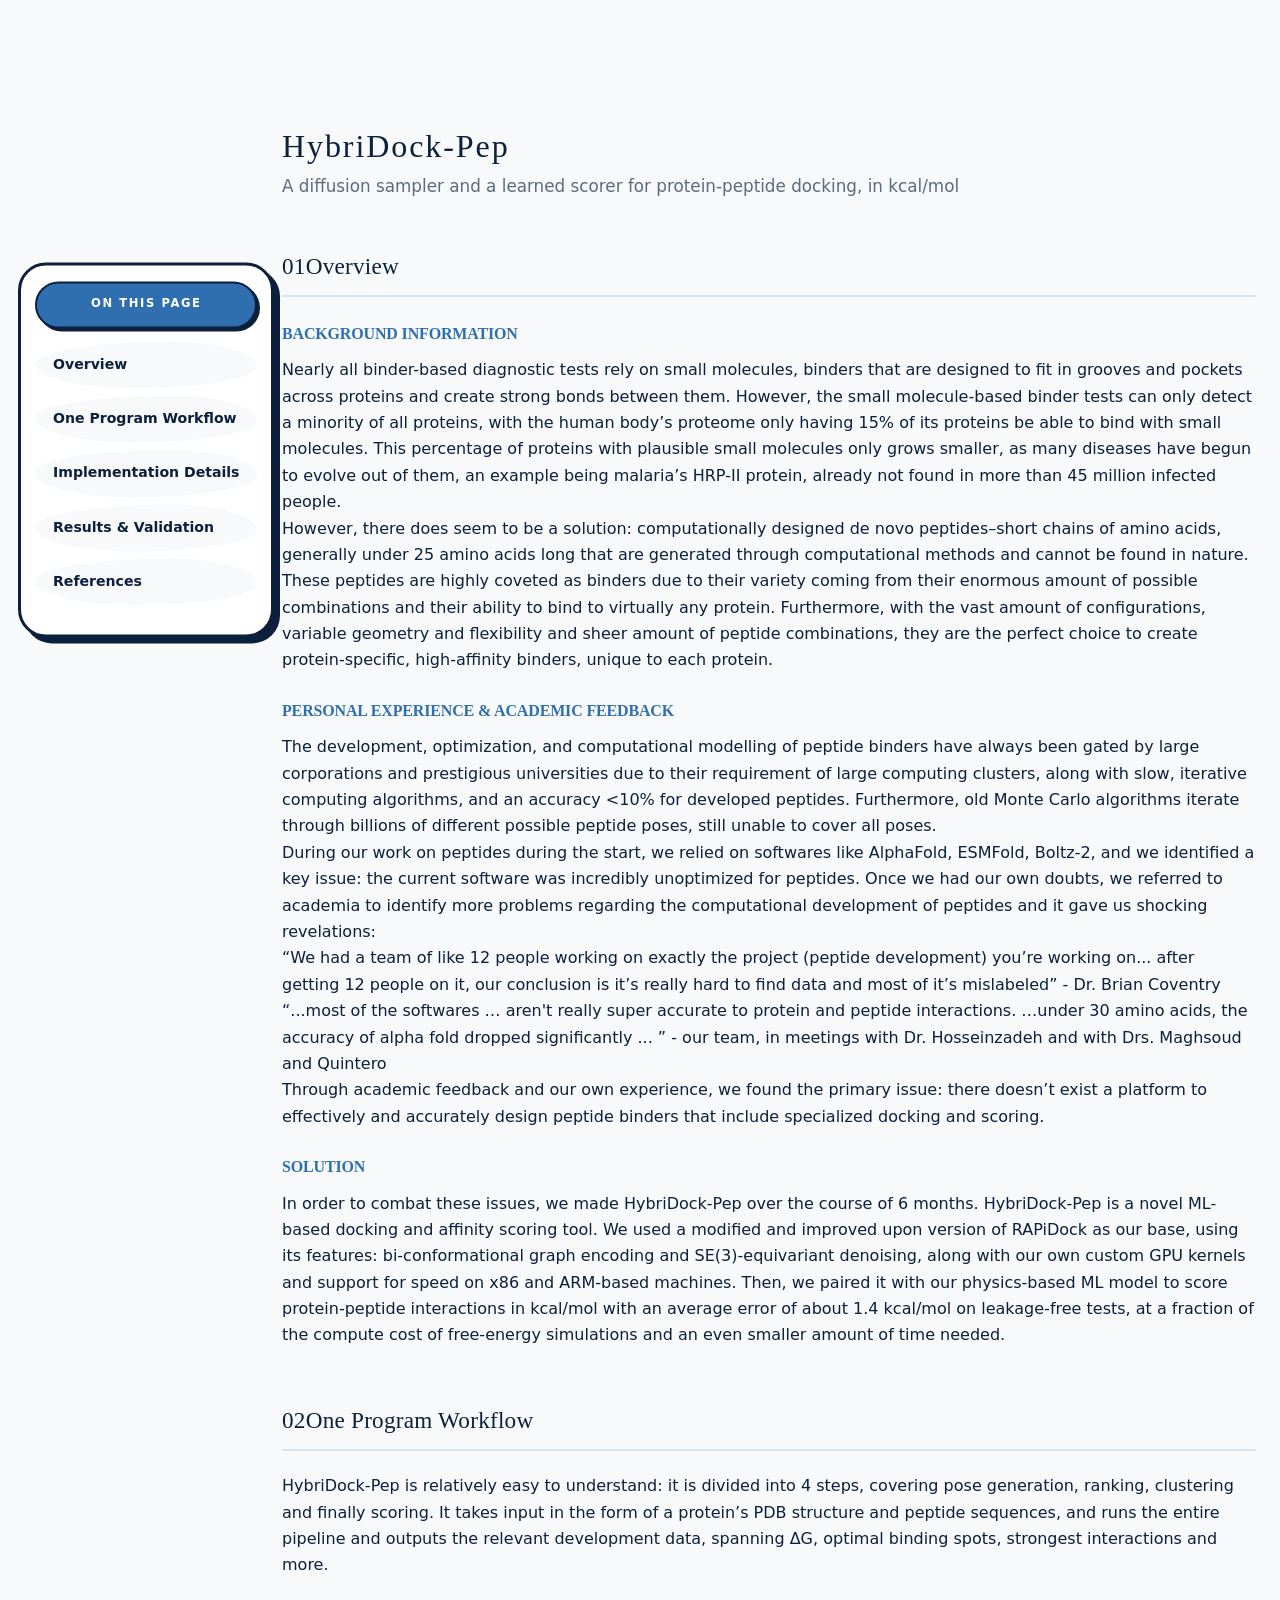
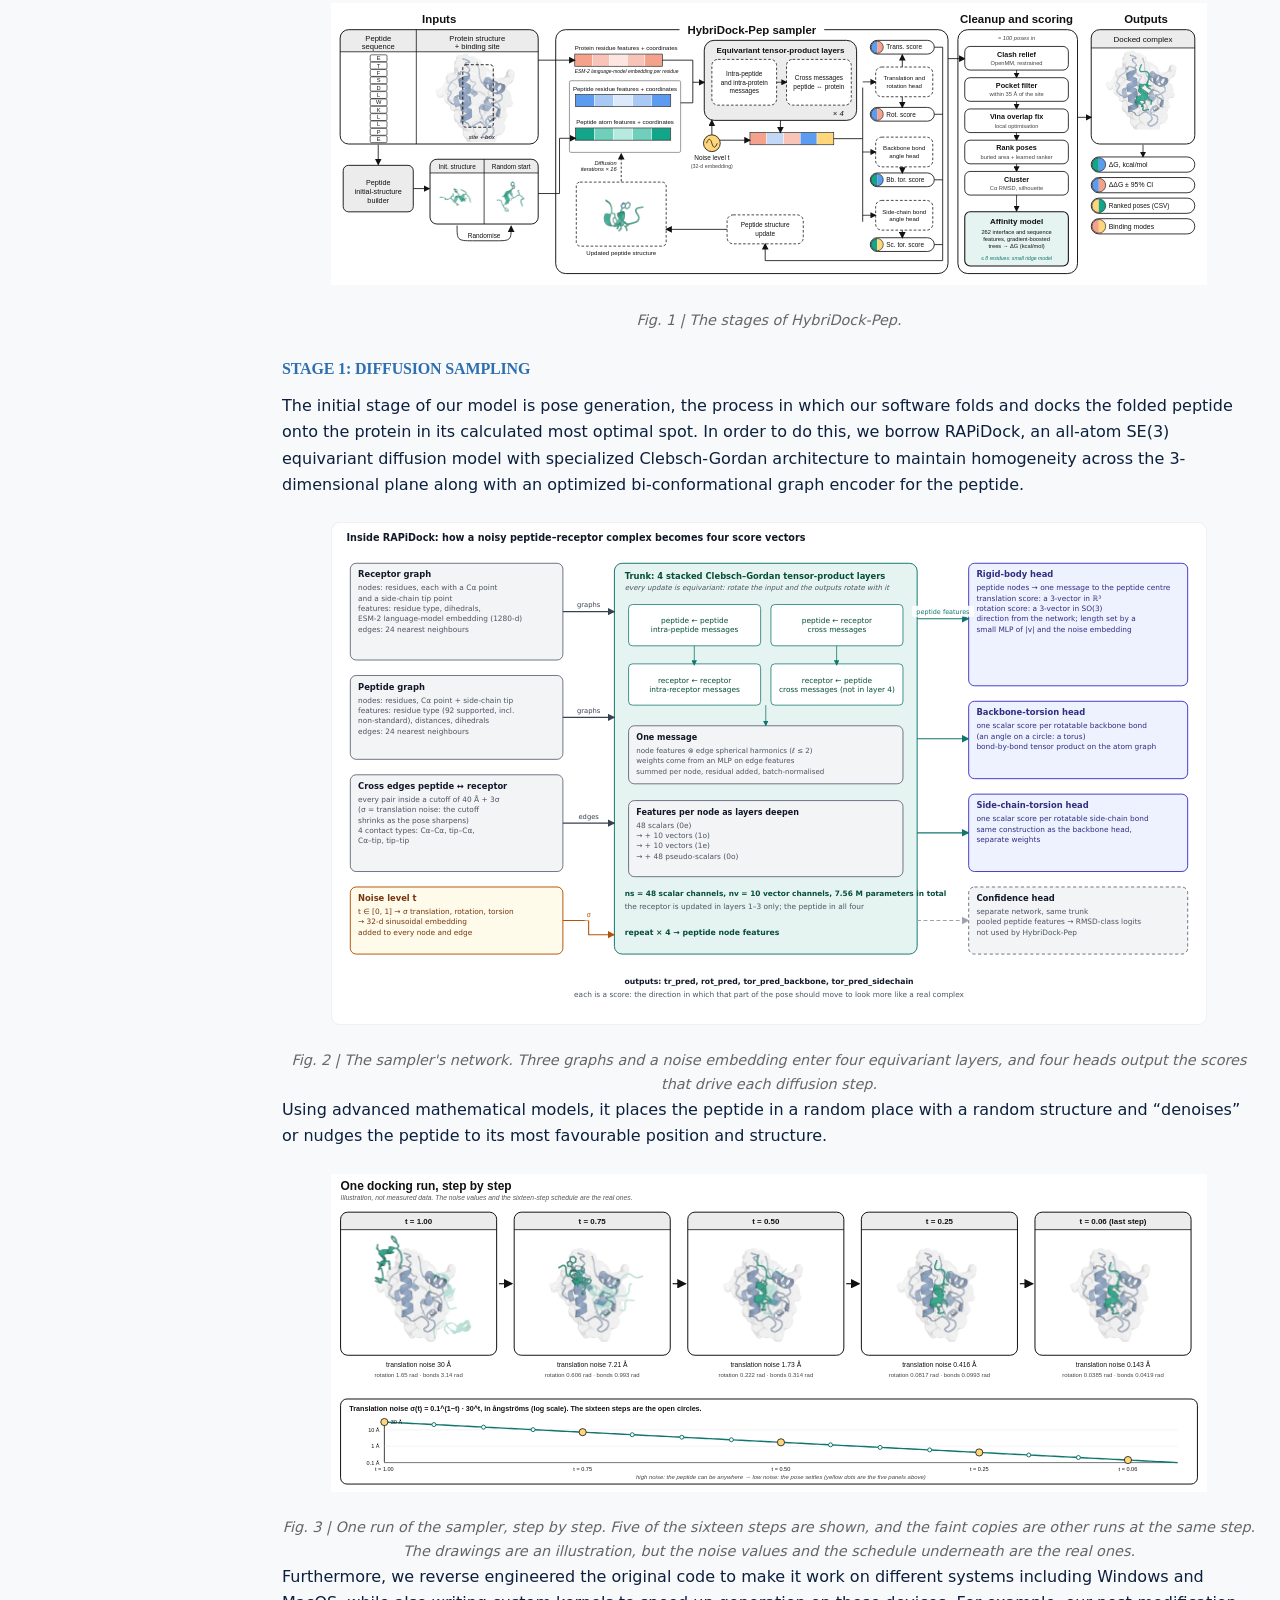
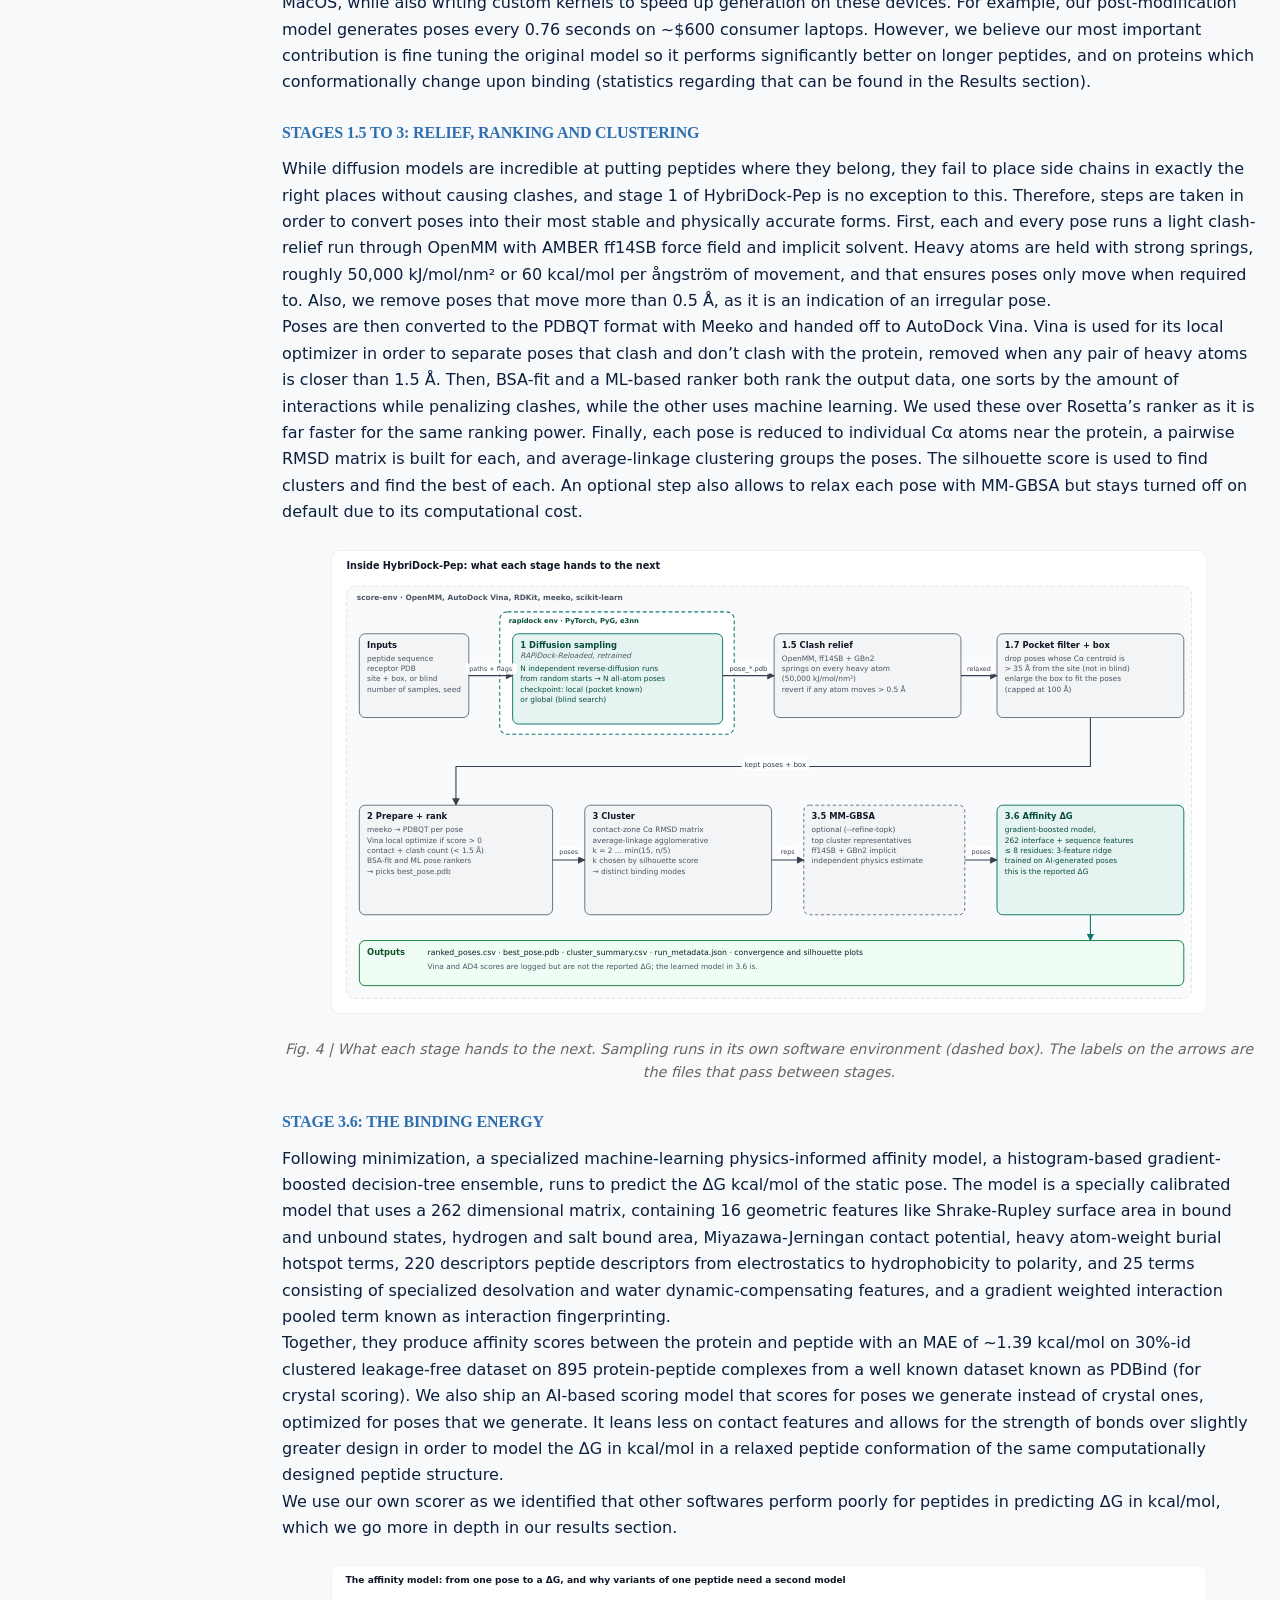
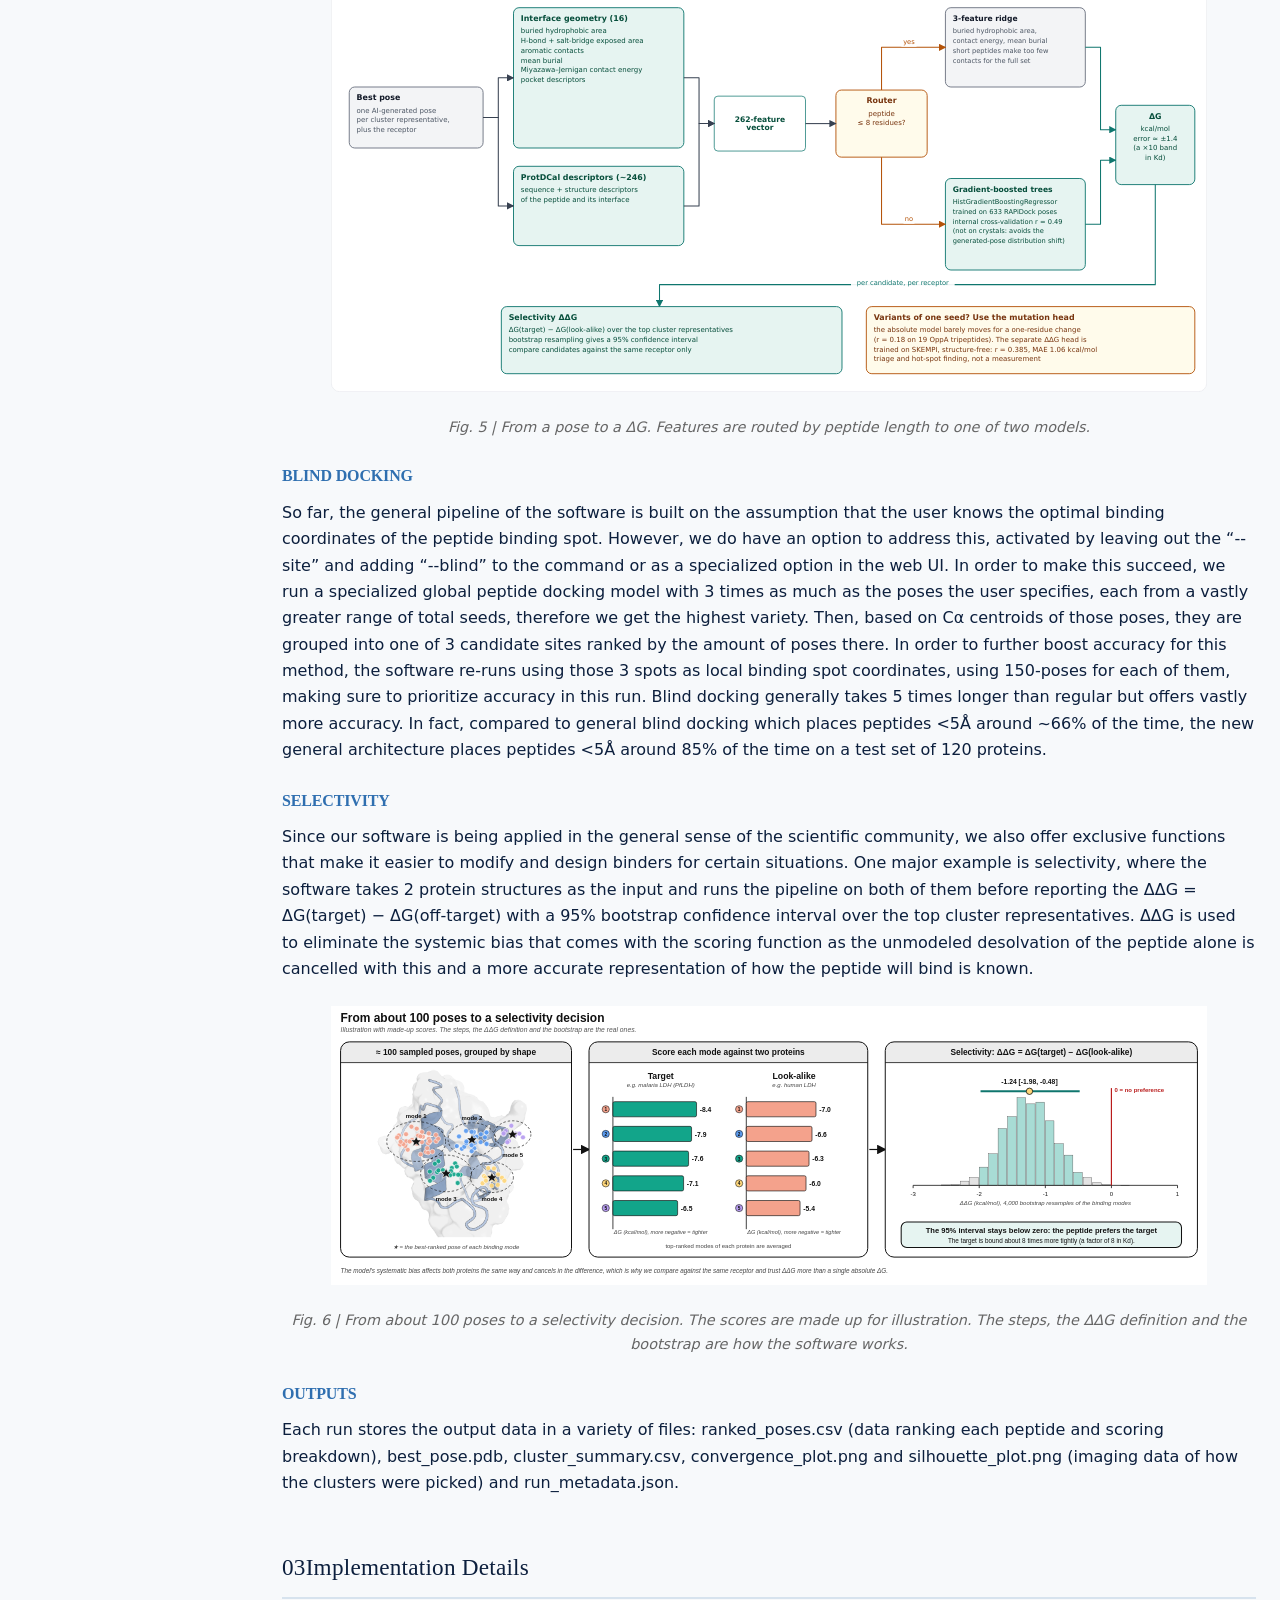
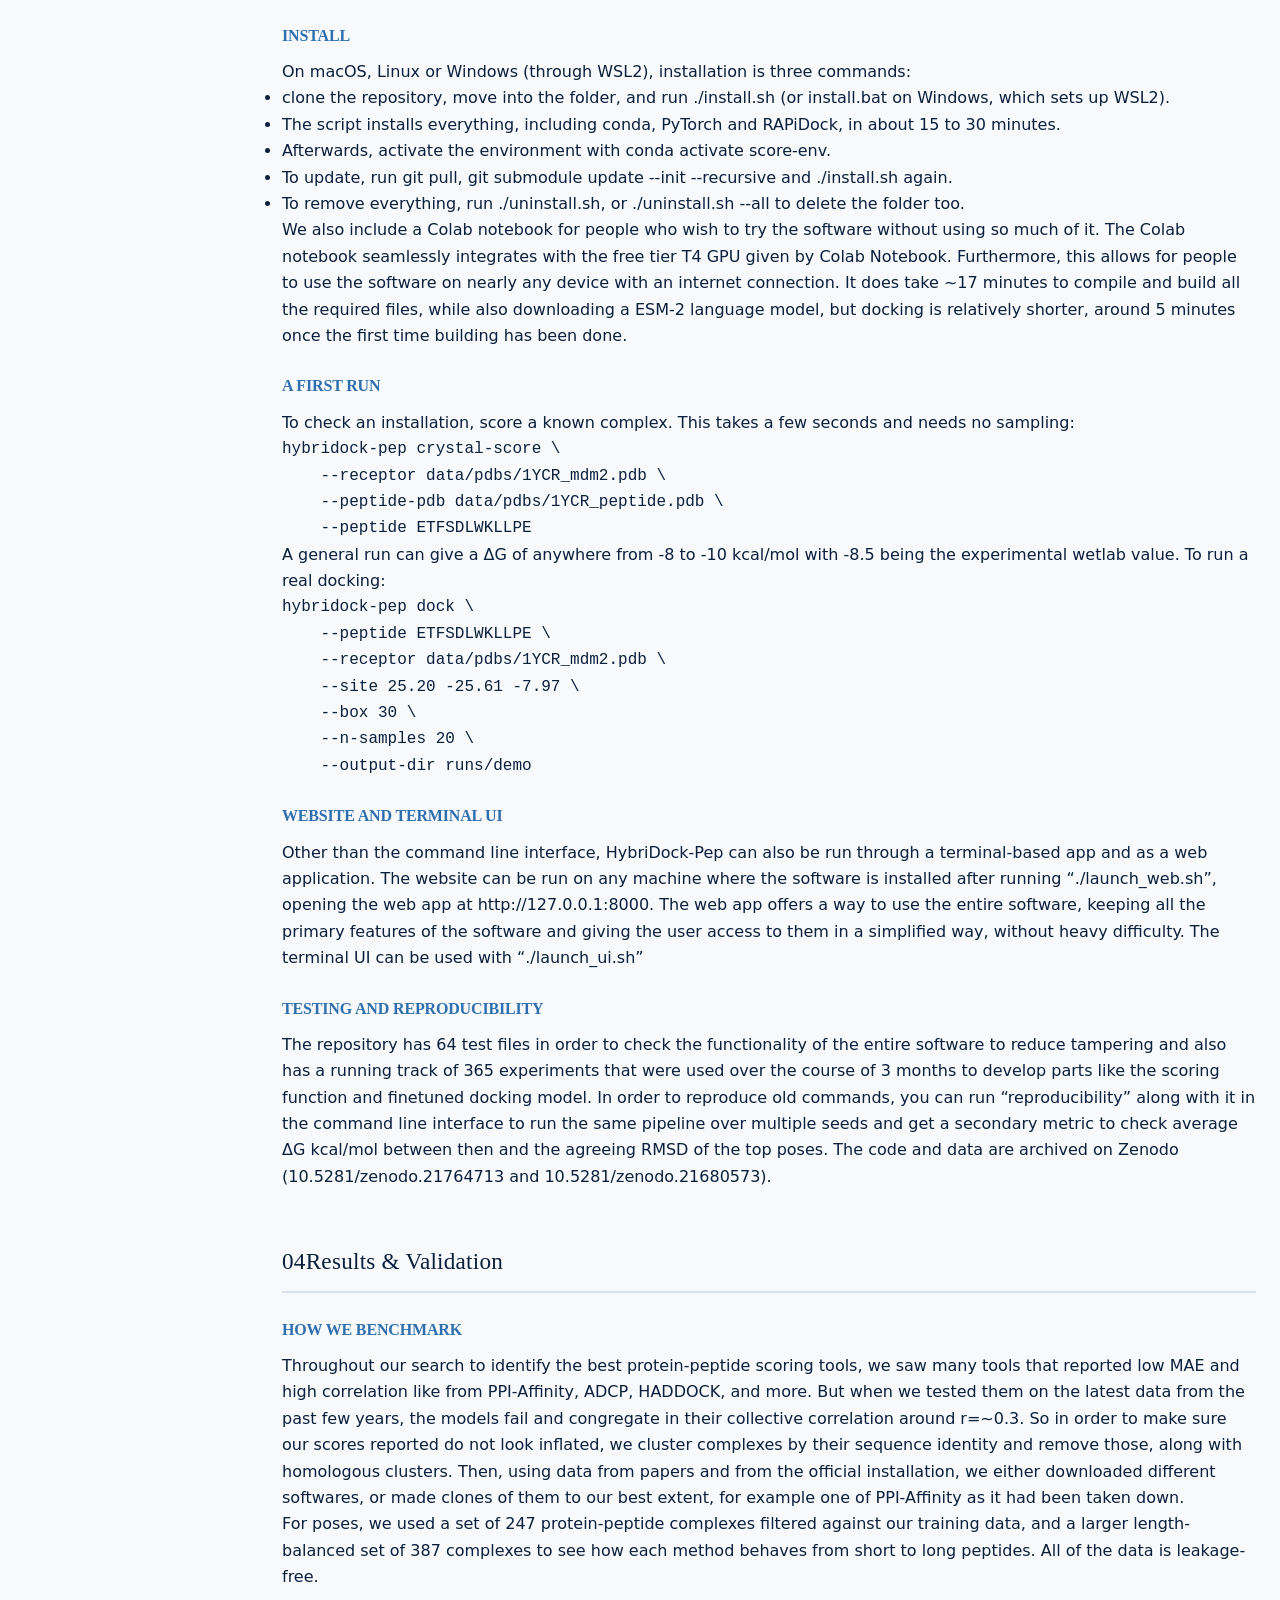
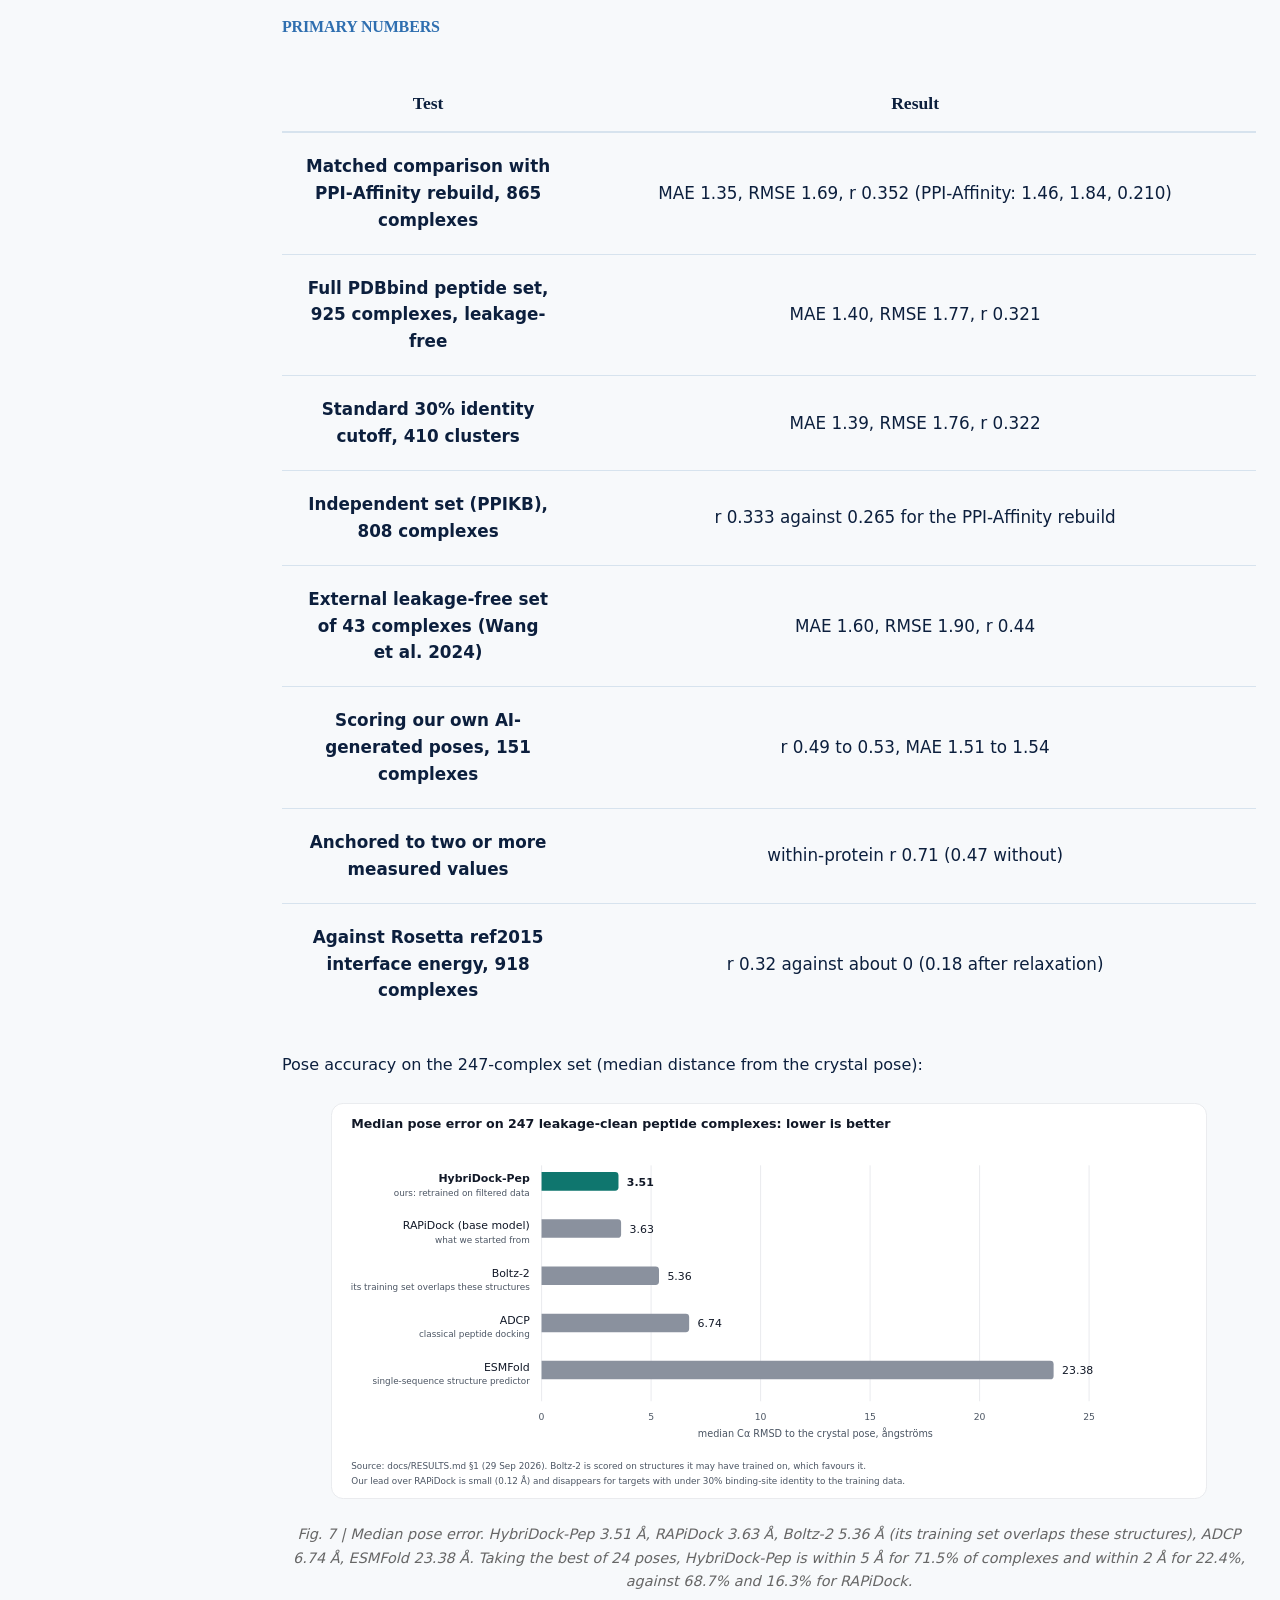
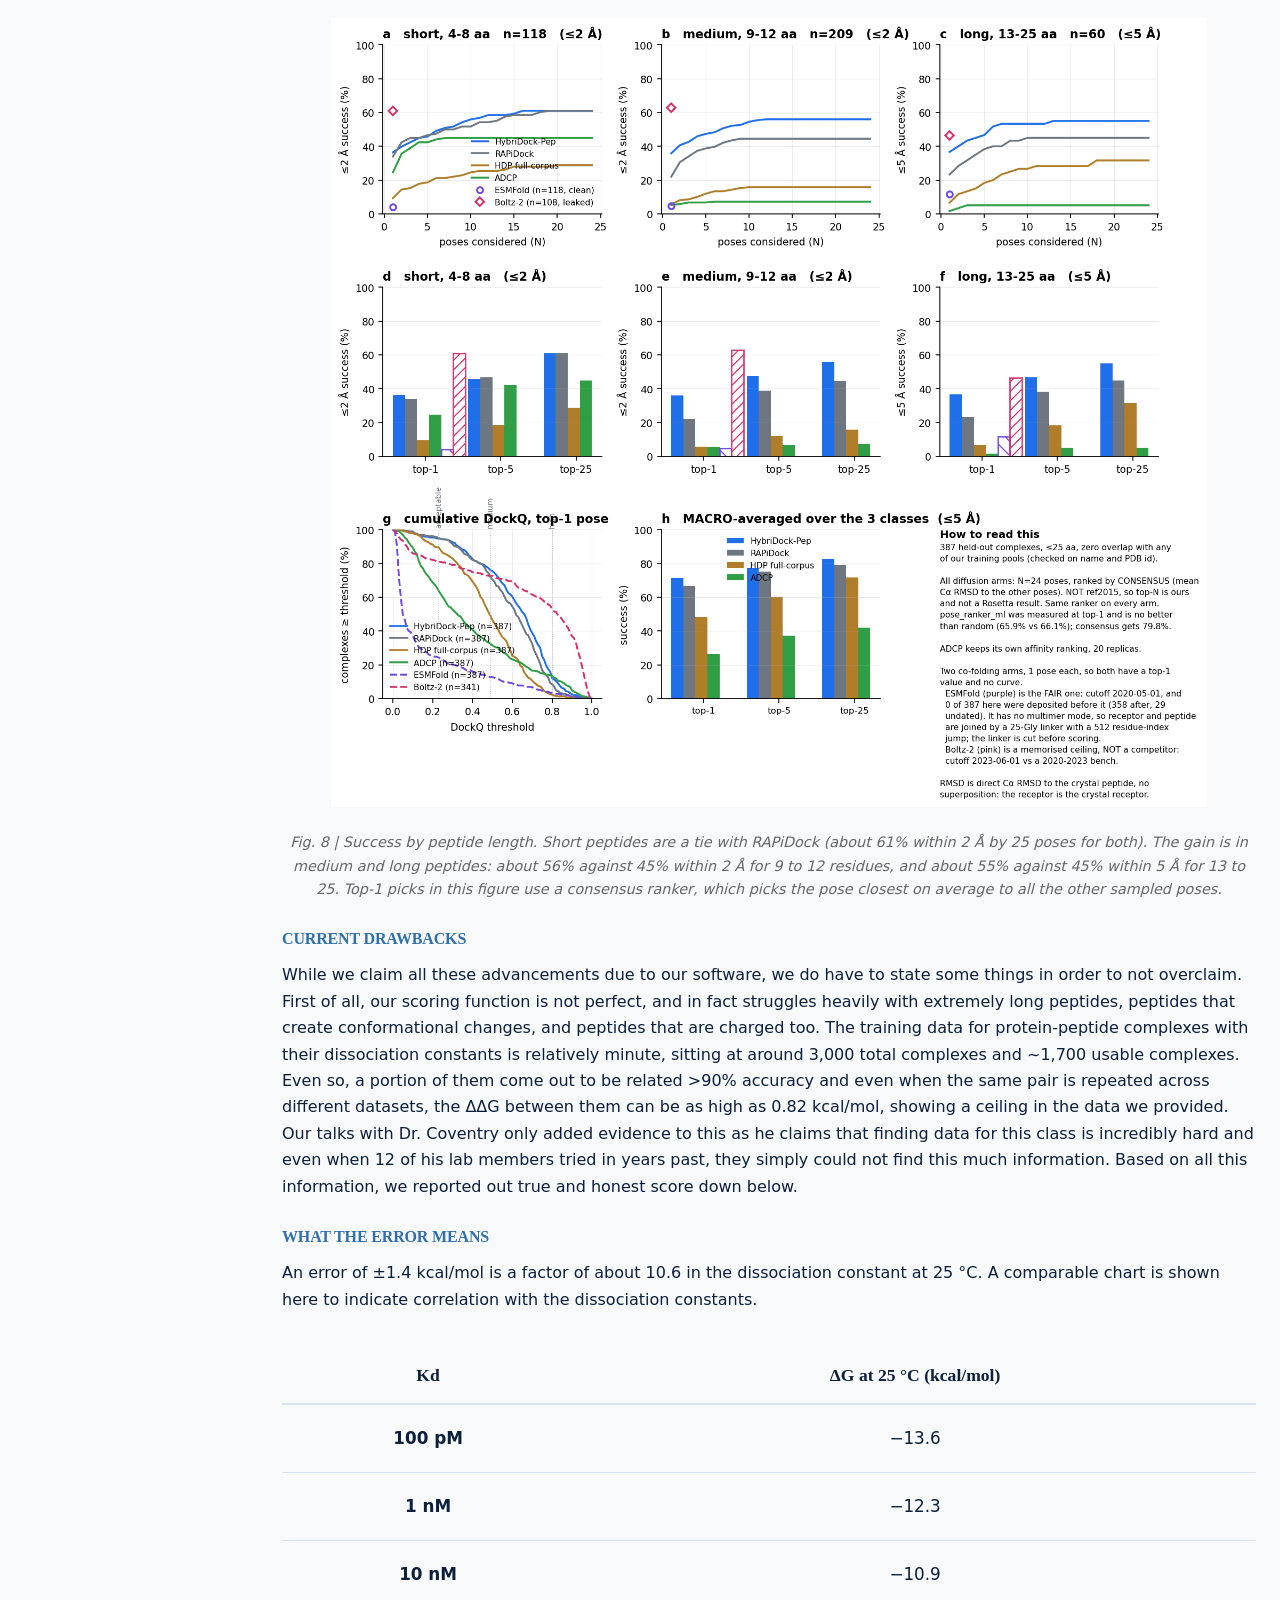
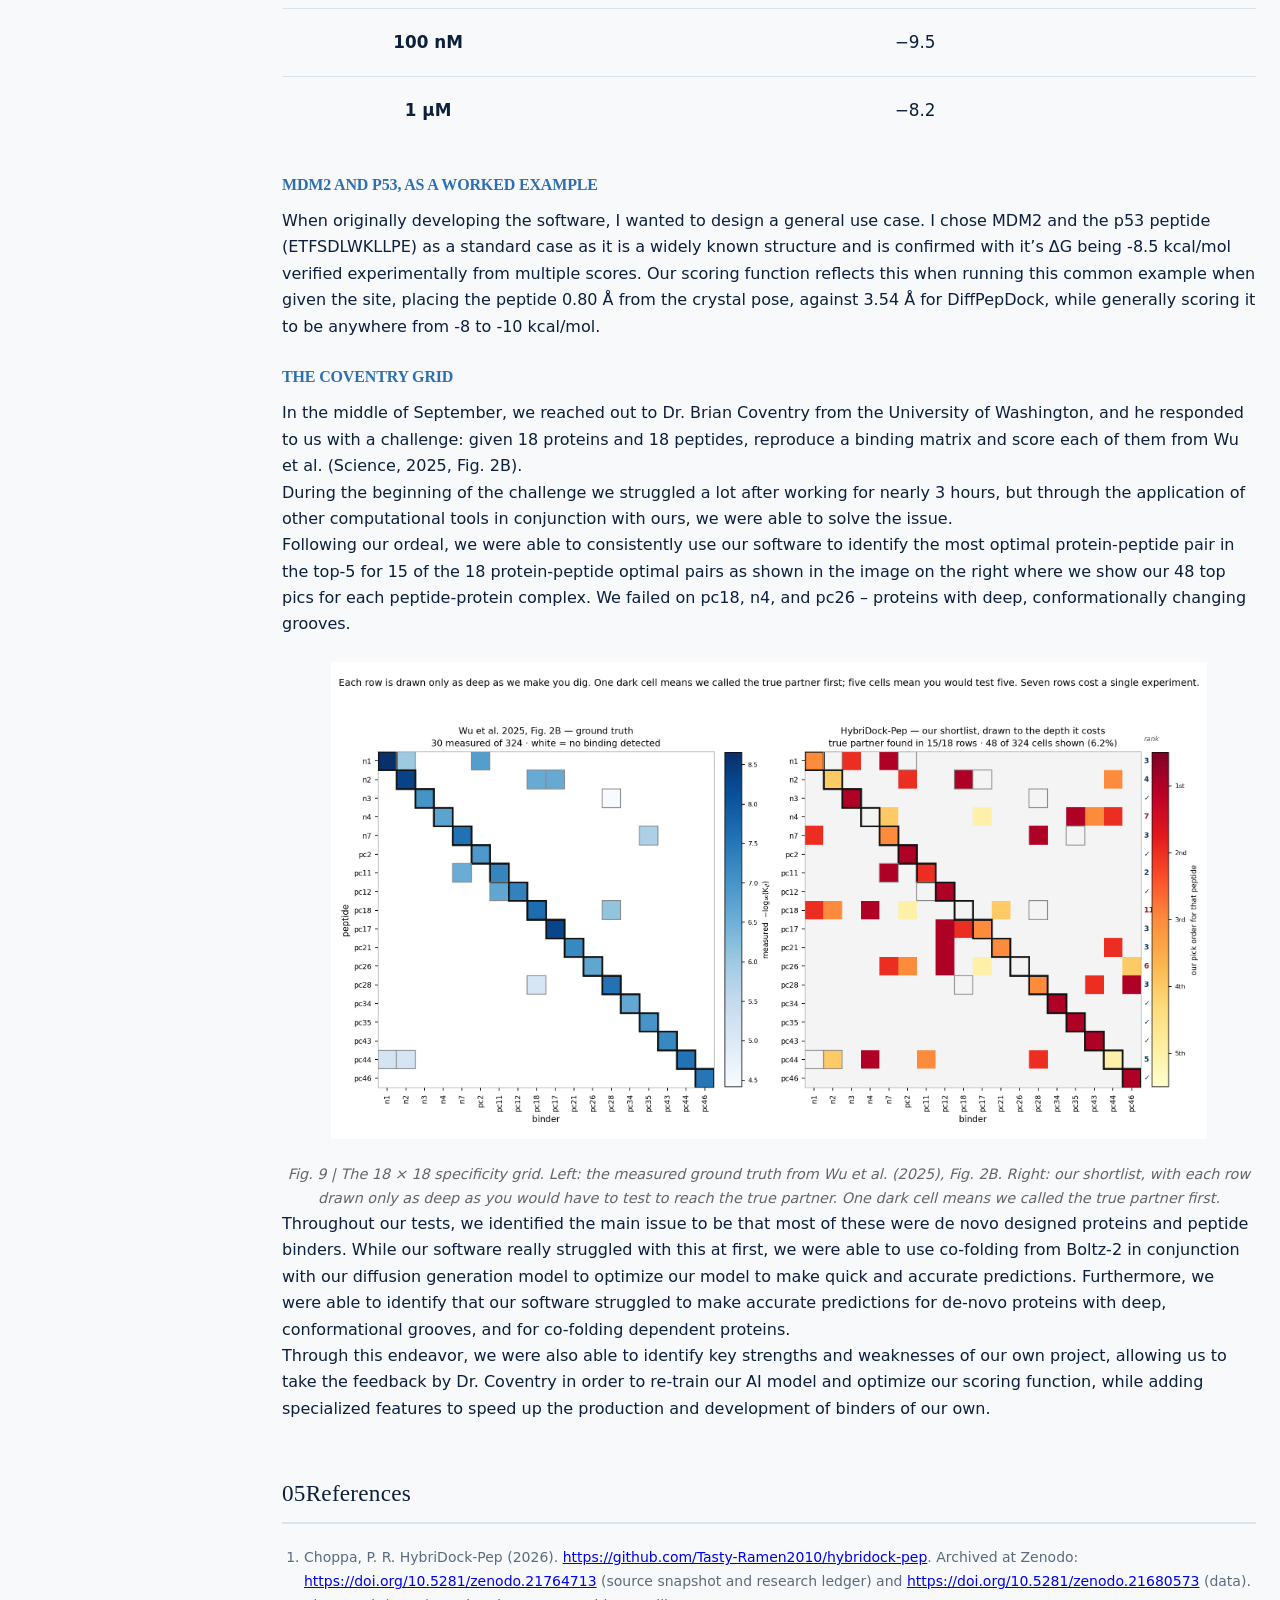
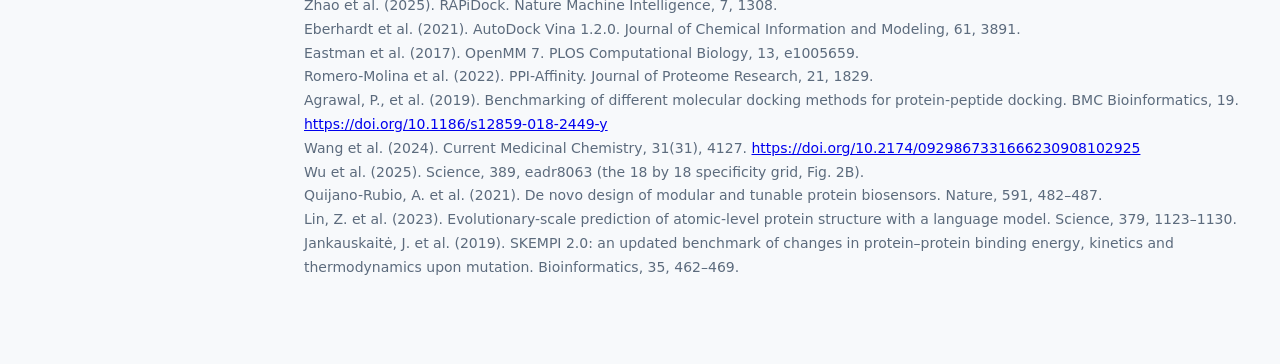
==== commit d2477844: "HybriDock-Pep page: use the team's own text for sections 02-05 Replace the earlier drafted paragraph" ====
--- a/pages/HybriDock-Pep.html
+++ b/pages/HybriDock-Pep.html
@@ -27,7 +27,7 @@
       <div class="toc-handle" aria-hidden="true">Table of Contents</div>
       <nav class="toc-nav" id="toc-links" aria-label="Page sections">
         <p class="toc-nav-heading">On this page</p>
-      <a href="pages/HybriDock-Pep.html#overview" data-toc="overview">Overview</a><a href="pages/HybriDock-Pep.html#workflow" data-toc="workflow">One Program Workflow</a><a href="pages/HybriDock-Pep.html#ai-model" data-toc="ai-model">AI Model Integration</a><a href="pages/HybriDock-Pep.html#implementation" data-toc="implementation">Implementation Details</a><a href="pages/HybriDock-Pep.html#results" data-toc="results">Results &amp; Validation</a><a href="pages/HybriDock-Pep.html#references" data-toc="references">References</a></nav>
+      <a href="pages/HybriDock-Pep.html#overview" data-toc="overview">Overview</a><a href="pages/HybriDock-Pep.html#workflow" data-toc="workflow">One Program Workflow</a><a href="pages/HybriDock-Pep.html#implementation" data-toc="implementation">Implementation Details</a><a href="pages/HybriDock-Pep.html#results" data-toc="results">Results &amp; Validation</a><a href="pages/HybriDock-Pep.html#references" data-toc="references">References</a></nav>
     </aside>
 
       <div class="page-content">
@@ -53,65 +53,47 @@
 <h4>Solution</h4><p>In order to combat these issues, we made HybriDock-Pep over the course of 6 months. HybriDock-Pep is a novel ML-based docking and affinity scoring tool. We used a modified and improved upon version of RAPiDock as our base, using its features: bi-conformational graph encoding and SE(3)-equivariant denoising, along with our own custom GPU kernels and support for speed on x86 and ARM-based machines. Then, we paired it with our physics-based ML model to score protein-peptide interactions in kcal/mol with an average error of about 1.4 kcal/mol on leakage-free tests, at a fraction of the compute cost of free-energy simulations and an even smaller amount of time needed.</p>
 
 </div></section><section class="wiki-section toc-section" id="workflow"><h3><span class="chapter-number" aria-hidden="true">02</span><span>One Program Workflow</span></h3><div class="section-block">
-<p>HybriDock-Pep takes one peptide sequence and one protein structure and runs the whole path to a binding energy with a single command. The path has four phases, pose generation, ranking, clustering and scoring, and every stage writes its results to disk so you can look at what each stage handed to the next.</p>
-<img src="static/img/hybridock-pep/fig1-architecture.svg" alt="Architecture of HybriDock-Pep from inputs to outputs" style="max-width:100%;display:block;margin:1.5em auto">
-<p style="text-align:center;font-style:italic;font-size:0.9em;color:#666;margin-top:0.4em">Fig. 1 | HybriDock-Pep from input to output. A peptide sequence and a protein structure with a binding site enter on the left. The sampler, a diffusion model with an equivariant network and four score heads, turns a random starting peptide into about 100 poses over sixteen iterations. Cleanup, ranking and clustering follow, and the affinity model predicts ΔG. The layout follows the style of the RAPiDock schematic (Zhao et al., 2025), which our sampler builds on; the drawing is our own.</p>
+<p>HybriDock-Pep is relatively easy to understand: it is divided into 4 steps, covering pose generation, ranking, clustering and finally scoring. It takes input in the form of a protein’s PDB structure and peptide sequences, and runs the entire pipeline and outputs the relevant development data, spanning ΔG, optimal binding spots, strongest interactions and more.</p>
+<img src="static/img/hybridock-pep/fig1-architecture.svg" alt="Architecture of HybriDock-Pep from inputs to outputs" style="max-width:90%;display:block;margin:1.5em auto">
+<p style="text-align:center;font-style:italic;font-size:0.9em;color:#666;margin-top:0.4em">Fig. 1 | The stages of HybriDock-Pep.</p>
 </div><div class="section-block">
 <h4>Stage 1: diffusion sampling</h4>
-<p>The first stage is our retrained version of RAPiDock, a diffusion model that generates all-atom poses of a peptide on a protein. A diffusion model learns to undo noise. During training, real complexes are scrambled a little at a time, and the network learns which way each part of the peptide should move to look more like a real complex. At prediction time we start from a peptide placed at a random position, orientation and shape near the pocket, and let the network move it back toward a believable pose.</p>
-<p>One run takes 16 steps (Fig. 2). At each step the network gives four scores: where the whole peptide should shift, how it should rotate, and how its backbone bonds and side-chain bonds should twist. We move the peptide by that amount and add a smaller amount of fresh noise. The noise shrinks on a fixed schedule: translation noise falls from 30 Å to 0.1 Å, rotation noise from 1.65 to 0.03 radians, and bond-angle noise from 3.14 to 0.0314 radians. The last step uses no noise, so the pose settles. We repeat the whole run about 100 times from different random starts, which gives about 100 different poses for the later stages to compare.</p>
-<img src="static/img/hybridock-pep/fig2-diffusion-run.svg" alt="Five snapshots of one reverse-diffusion run and the noise schedule" style="max-width:100%;display:block;margin:1.5em auto">
-<p style="text-align:center;font-style:italic;font-size:0.9em;color:#666;margin-top:0.4em">Fig. 2 | One run of the sampler, step by step. Five of the sixteen steps are shown, and the faint copies are other runs at the same step. The drawings are an illustration, but the noise values and the schedule underneath are the real ones.</p>
-<p>When the user gives a binding site, sampling uses the pocket-known checkpoint. For blind docking it uses the whole-protein checkpoint. Peptides of 13 residues or more can use an optional long-peptide checkpoint, and they fall back to the standard one with a warning if it is not installed. Sampling runs in its own software environment, separate from the scoring tools, and only file paths and settings cross between the two. On a free Colab T4, 100 poses of a 12-residue peptide take about 6 minutes.</p>
+<p>The initial stage of our model is pose generation, the process in which our software folds and docks the folded peptide onto the protein in its calculated most optimal spot. In order to do this, we borrow RAPiDock, an all-atom SE(3) equivariant diffusion model with specialized Clebsch-Gordan architecture to maintain homogeneity across the 3-dimensional plane along with an optimized bi-conformational graph encoder for the peptide.</p>
+<img src="static/img/hybridock-pep/fig6-score-network.svg" alt="The sampler's score network" style="max-width:90%;display:block;margin:1.5em auto">
+<p style="text-align:center;font-style:italic;font-size:0.9em;color:#666;margin-top:0.4em">Fig. 2 | The sampler's network. Three graphs and a noise embedding enter four equivariant layers, and four heads output the scores that drive each diffusion step.</p>
+<p>Using advanced mathematical models, it places the peptide in a random place with a random structure and “denoises” or nudges the peptide to its most favourable position and structure.</p>
+<img src="static/img/hybridock-pep/fig2-diffusion-run.svg" alt="Five snapshots of one reverse-diffusion run and the noise schedule" style="max-width:90%;display:block;margin:1.5em auto">
+<p style="text-align:center;font-style:italic;font-size:0.9em;color:#666;margin-top:0.4em">Fig. 3 | One run of the sampler, step by step. Five of the sixteen steps are shown, and the faint copies are other runs at the same step. The drawings are an illustration, but the noise values and the schedule underneath are the real ones.</p>
+<p>Furthermore, we reverse engineered the original code to make it work on different systems including Windows and MacOS, while also writing custom kernels to speed up generation on these devices. For example, our post-modification model generates poses every 0.76 seconds on ~$600 consumer laptops. However, we believe our most important contribution is fine tuning the original model so it performs significantly better on longer peptides, and on proteins which conformationally change upon binding (statistics regarding that can be found in the Results section).</p>
 </div><div class="section-block">
 <h4>Stages 1.5 to 3: relief, ranking and clustering</h4>
-<p>Diffusion models sometimes place side-chain atoms too close together. Before anything is scored, every pose gets a light clash-relief pass in OpenMM with the AMBER ff14SB force field and implicit solvent. Each heavy atom is held to its starting position by a strong spring (50,000 kJ/mol/nm², which costs about 60 kcal/mol per ångström of movement), so only atoms under severe repulsion move. If any heavy atom moves more than 0.5 Å, we throw the result away and keep the original pose. We chose this because unrestrained minimization let the peptide refold and made the scores worse.</p>
-<p>Diffusion sampling covers the whole protein, so some poses land on unrelated surfaces. When the user gives a binding site, we drop poses whose Cα centroid is more than 35 Å from it, and we enlarge the search box, up to 100 Å, if the surviving poses extend past it. Blind mode skips this filter.</p>
-<p>Poses are then converted to PDBQT format with meeko and passed to AutoDock Vina. Vina has a narrow job here. When a pose scores positive, meaning it overlaps the protein, Vina's local optimizer resolves the overlap. Its score is logged but is not the reported energy. Each pose is also checked for clashes, meaning any peptide–protein heavy-atom pair closer than 1.5 Å, and ordered by two scorers: BSA-fit, which rewards buried interface surface and penalizes clashes, and a learned ranker that predicts each pose's distance from the native structure. The top of that list becomes best_pose.pdb.</p>
-<p>Hundreds of poses are mostly repeats of a few binding modes, so we group them. Each pose is reduced to the Cα atoms near the protein, a pairwise RMSD matrix is built, and average-linkage clustering groups the poses. The number of clusters, from 2 up to 15 but never more than a fifth of the number of poses, is chosen by the silhouette score. The result is a short list of distinct binding modes instead of a hundred near-duplicates. An optional extra step (<code>--refine-topk</code>) relaxes the top cluster representatives with MM-GBSA as an independent physics-based estimate.</p>
-<img src="static/img/hybridock-pep/fig3-stages-and-files.svg" alt="What each HybriDock-Pep stage hands to the next" style="max-width:100%;display:block;margin:1.5em auto">
-<p style="text-align:center;font-style:italic;font-size:0.9em;color:#666;margin-top:0.4em">Fig. 3 | What each stage hands to the next. Sampling runs in its own software environment (dashed box). The labels on the arrows are the files that pass between stages.</p>
+<p>While diffusion models are incredible at putting peptides where they belong, they fail to place side chains in exactly the right places without causing clashes, and stage 1 of HybriDock-Pep is no exception to this. Therefore, steps are taken in order to convert poses into their most stable and physically accurate forms. First, each and every pose runs a light clash-relief run through OpenMM with AMBER ff14SB force field and implicit solvent. Heavy atoms are held with strong springs, roughly 50,000 kJ/mol/nm² or 60 kcal/mol per ångström of movement, and that ensures poses only move when required to. Also, we remove poses that move more than 0.5 Å, as it is an indication of an irregular pose.</p>
+<p>Poses are then converted to the PDBQT format with Meeko and handed off to AutoDock Vina. Vina is used for its local optimizer in order to separate poses that clash and don’t clash with the protein, removed when any pair of heavy atoms is closer than 1.5 Å. Then, BSA-fit and a ML-based ranker both rank the output data, one sorts by the amount of interactions while penalizing clashes, while the other uses machine learning. We used these over Rosetta’s ranker as it is far faster for the same ranking power. Finally, each pose is reduced to individual Cα atoms near the protein, a pairwise RMSD matrix is built for each, and average-linkage clustering groups the poses. The silhouette score is used to find clusters and find the best of each. An optional step also allows to relax each pose with MM-GBSA but stays turned off on default due to its computational cost.</p>
+<img src="static/img/hybridock-pep/fig3-stages-and-files.svg" alt="What each HybriDock-Pep stage hands to the next" style="max-width:90%;display:block;margin:1.5em auto">
+<p style="text-align:center;font-style:italic;font-size:0.9em;color:#666;margin-top:0.4em">Fig. 4 | What each stage hands to the next. Sampling runs in its own software environment (dashed box). The labels on the arrows are the files that pass between stages.</p>
 </div><div class="section-block">
 <h4>Stage 3.6: the binding energy</h4>
-<p>The binding energy we report is not a physics calculation. It comes from a learned model that reads the pose (Fig. 4). Each pose is described by 262 numbers: 16 interface-geometry terms (buried hydrophobic area, hydrogen-bond and salt-bridge exposed area, aromatic contacts, mean burial, a Miyazawa–Jernigan contact energy and pocket descriptors) plus about 246 ProtDCal descriptors of the peptide and its interface. A histogram-based gradient-boosted regression tree ensemble turns those numbers into ΔG in kcal/mol.</p>
-<p>The model was trained on 633 poses generated by RAPiDock itself, and its internal cross-validation correlation is 0.49. Peptides of eight residues or fewer go to a smaller three-feature model instead, because they make too few interface contacts for the full feature set. Vina and AutoDock4 scores are not part of the reported energy.</p>
-<img src="static/img/hybridock-pep/fig4-affinity-model.svg" alt="The affinity model from pose to delta G" style="max-width:100%;display:block;margin:1.5em auto">
-<p style="text-align:center;font-style:italic;font-size:0.9em;color:#666;margin-top:0.4em">Fig. 4 | From a pose to a ΔG. Features are routed by peptide length to one of two models. ΔG feeds selectivity, and variants of one peptide use a separate mutation head.</p>
+<p>Following minimization, a specialized machine-learning physics-informed affinity model, a histogram-based gradient-boosted decision-tree ensemble, runs to predict the ΔG kcal/mol of the static pose. The model is a specially calibrated model that uses a 262 dimensional matrix, containing 16 geometric features like Shrake-Rupley surface area in bound and unbound states, hydrogen and salt bound area, Miyazawa-Jerningan contact potential, heavy atom-weight burial hotspot terms, 220 descriptors peptide descriptors from electrostatics to hydrophobicity to polarity, and 25 terms consisting of specialized desolvation and water dynamic-compensating features, and a gradient weighted interaction pooled term known as interaction fingerprinting.</p>
+<p>Together, they produce affinity scores between the protein and peptide with an MAE of ~1.39 kcal/mol on 30%-id clustered leakage-free dataset on 895 protein-peptide complexes from a well known dataset known as PDBind (for crystal scoring). We also ship an AI-based scoring model that scores for poses we generate instead of crystal ones, optimized for poses that we generate. It leans less on contact features and allows for the strength of bonds over slightly greater design in order to model the ΔG in kcal/mol in a relaxed peptide conformation of the same computationally designed peptide structure.</p>
+<p>We use our own scorer as we identified that other softwares perform poorly for peptides in predicting ΔG in kcal/mol, which we go more in depth in our results section.</p>
+<img src="static/img/hybridock-pep/fig4-affinity-model.svg" alt="The affinity model from pose to delta G" style="max-width:90%;display:block;margin:1.5em auto">
+<p style="text-align:center;font-style:italic;font-size:0.9em;color:#666;margin-top:0.4em">Fig. 5 | From a pose to a ΔG. Features are routed by peptide length to one of two models.</p>
 </div><div class="section-block">
 <h4>Blind docking</h4>
-<p>When the user does not know where the peptide binds, they leave out <code>--site</code> and add <code>--blind</code>. HybriDock-Pep then finds its own candidate sites in three automatic stages. First, an exploratory pass places 300 poses across the whole protein using the whole-protein checkpoint. Second, the Cα centroids of those poses are grouped in space into 3 candidate sites, ranked by how many poses landed there. Third, each site gets its own focused 150-pose run on a cropped neighbourhood of the protein. Only the refined poses go on to scoring, and a file called pocket_assignment.csv records which site each pose came from.</p>
-<p>Blind docking costs about three to five times as much as a targeted run. On 120 whole proteins with no site given, our rank-1 pose had a median error of 4.81 Å against 6.50 Å for RAPiDock, and the best of 24 poses was within 5 Å for 102 of 120 proteins against 80 of 120.</p>
+<p>So far, the general pipeline of the software is built on the assumption that the user knows the optimal binding coordinates of the peptide binding spot. However, we do have an option to address this, activated by leaving out the “--site” and adding “--blind” to the command or as a specialized option in the web UI. In order to make this succeed, we run a specialized global peptide docking model with 3 times as much as the poses the user specifies, each from a vastly greater range of total seeds, therefore we get the highest variety. Then, based on Cα centroids of those poses, they are grouped into one of 3 candidate sites ranked by the amount of poses there. In order to further boost accuracy for this method, the software re-runs using those 3 spots as local binding spot coordinates, using 150-poses for each of them, making sure to prioritize accuracy in this run. Blind docking generally takes 5 times longer than regular but offers vastly more accuracy. In fact, compared to general blind docking which places peptides &lt;5Å around ~66% of the time, the new general architecture places peptides &lt;5Å around 85% of the time on a test set of 120 proteins.</p>
 </div><div class="section-block">
 <h4>Selectivity</h4>
-<p>For a diagnostic, a binder that sticks to the target is not enough. It must ignore look-alike proteins. The <code>selectivity</code> command docks the same peptide against a target and an off-target, such as the malaria enzyme PfLDH and human LDH, and reports ΔΔG = ΔG(target) − ΔG(off-target) with a 95% bootstrap confidence interval over the top cluster representatives (Fig. 5). A negative ΔΔG whose interval does not cross zero means the peptide is statistically selective.</p>
-<p>We lean on ΔΔG because the model's systematic bias affects both proteins the same way and cancels in the difference. Across our tests, selectivity correlates with measurement at about 0.30 to 0.45.</p>
-<img src="static/img/hybridock-pep/fig5-selectivity-decision.svg" alt="From about 100 poses to a selectivity decision" style="max-width:100%;display:block;margin:1.5em auto">
-<p style="text-align:center;font-style:italic;font-size:0.9em;color:#666;margin-top:0.4em">Fig. 5 | From about 100 poses to a selectivity decision. The scores are made up for illustration. The steps, the ΔΔG definition and the bootstrap are how the software works.</p>
+<p>Since our software is being applied in the general sense of the scientific community, we also offer exclusive functions that make it easier to modify and design binders for certain situations. One major example is selectivity, where the software takes 2 protein structures as the input and runs the pipeline on both of them before reporting the ΔΔG = ΔG(target) − ΔG(off-target) with a 95% bootstrap confidence interval over the top cluster representatives. ΔΔG is used to eliminate the systemic bias that comes with the scoring function as the unmodeled desolvation of the peptide alone is cancelled with this and a more accurate representation of how the peptide will bind is known.</p>
+<img src="static/img/hybridock-pep/fig5-selectivity-decision.svg" alt="From about 100 poses to a selectivity decision" style="max-width:90%;display:block;margin:1.5em auto">
+<p style="text-align:center;font-style:italic;font-size:0.9em;color:#666;margin-top:0.4em">Fig. 6 | From about 100 poses to a selectivity decision. The scores are made up for illustration. The steps, the ΔΔG definition and the bootstrap are how the software works.</p>
 </div><div class="section-block">
 <h4>Outputs</h4>
-<p>Every run writes its results to the output folder: ranked_poses.csv (every pose with its scores and cluster), best_pose.pdb (the top-ranked pose), cluster_summary.csv (statistics for each binding mode), convergence_plot.png and silhouette_plot.png (how the clusters were chosen) and run_metadata.json (the settings, versions and seed). Blind runs also write pocket_assignment.csv.</p>
-</div></section><section class="wiki-section toc-section" id="ai-model"><h3><span class="chapter-number" aria-hidden="true">03</span><span>AI Model Integration</span></h3><div class="section-block">
-<h4>The sampler</h4>
-<p>The sampling network turns a noisy peptide–protein complex into four scores (Fig. 6). Its input is two graphs and a noise level. The protein graph has one node per residue, with a Cα point and a side-chain tip point, the residue type, its dihedral angles and an ESM-2 language-model embedding. The peptide graph is built the same way, and the two are joined by edges between every peptide and protein pair that is close enough, with the cutoff shrinking as the pose sharpens. The noise level is added to every node and edge so the network knows how much to trust the current pose.</p>
-<p>Four stacked layers pass messages inside the peptide, inside the protein, and across the interface. The layers are equivariant, meaning that if you rotate the whole input, the outputs rotate the same way, so the network never has to learn that a rotated complex is still the same complex. Four heads then read the peptide's features: one for moving and rotating the whole peptide, and one each for backbone and side-chain bond twists. The whole model has 7.56 million parameters, small enough to run on a laptop.</p>
-<img src="static/img/hybridock-pep/fig6-score-network.svg" alt="The sampler's score network" style="max-width:100%;display:block;margin:1.5em auto">
-<p style="text-align:center;font-style:italic;font-size:0.9em;color:#666;margin-top:0.4em">Fig. 6 | The sampler's network. Three graphs and a noise embedding enter four equivariant layers, and four heads output the scores that drive each diffusion step.</p>
-<p>We changed three things from the original model. We trained on a quality-filtered set: the full corpus of 17,232 complexes gave a median error of 3.03 Å, but removing the 20% with the least buried interface in each length class (13,875 complexes) gave 2.01 Å, which matched hand curation on three times the data. We tested a model six times larger and it trained to no lower loss, so we kept the small one. And we added a blind-docking mode, an optional long-peptide checkpoint, and support for AMD, Intel and Apple GPUs, including a fused Metal kernel that is 3.2 times faster on Apple hardware.</p>
-</div><div class="section-block">
-<h4>The scorer</h4>
-<p>The scorer is described under Stage 3.6. What matters here is how it connects to the sampler: it reads the poses the sampler produces, not crystal structures, and it reports its answer in kcal/mol so that it can be compared with experiment.</p>
-</div><div class="section-block">
-<h4>Why train on AI poses</h4>
-<p>A model tuned on crystal structures reaches a correlation of 0.585 on crystal poses, but it falls apart on poses generated by RAPiDock, because the features it learned do not occur in generated poses. We call this the AI haircut. Training the scorer on generated poses absorbs that shift. On the same complexes, the model trained on generated poses reaches 0.49 to 0.53, against 0.325 for a method that ignores the pose entirely. The crystal-tuned model is still included, as the <code>crystal-score</code> command, for the case where the input really is a crystal pose.</p>
-</div><div class="section-block">
-<h4>Short peptides and uncertainty</h4>
-<p>Peptides of eight residues or fewer make few contacts with the protein, and the full model fails on them (a correlation near zero). A smaller three-feature model recovers a correlation of about 0.51 for them. For all peptides, the typical error is 1.35 to 1.54 kcal/mol, which at room temperature is a factor of about 10 in the dissociation constant. Across different proteins, absolute accuracy tops out at a correlation of about 0.32, which is the ceiling for methods that are not free-energy simulations.</p>
-<p>Two things improve on that. If a user has two or three measured affinities for the same protein, anchoring the predictions to them raises the within-protein correlation from about 0.25 to 0.47 up to about 0.7. And for variants of a single peptide, a separate head trained on 4,956 mutations (SKEMPI v2) predicts the change in binding with a correlation of 0.385. We built it because the absolute model barely notices a one-residue change.</p>
-</div></section><section class="wiki-section toc-section" id="implementation"><h3><span class="chapter-number" aria-hidden="true">04</span><span>Implementation Details</span></h3><div class="section-block">
+<p>Each run stores the output data in a variety of files: ranked_poses.csv (data ranking each peptide and scoring breakdown), best_pose.pdb, cluster_summary.csv, convergence_plot.png and silhouette_plot.png (imaging data of how the clusters were picked) and run_metadata.json.</p>
+</div></section><section class="wiki-section toc-section" id="implementation"><h3><span class="chapter-number" aria-hidden="true">03</span><span>Implementation Details</span></h3><div class="section-block">
 <h4>Install</h4>
-<p>On macOS, Linux or Windows (through WSL2), installation is three commands: clone the repository, move into the folder, and run <code>./install.sh</code> (or <code>install.bat</code> on Windows, which sets up WSL2). The script installs everything, including conda, PyTorch and RAPiDock, in about 15 to 30 minutes. The terminal can look frozen during this time, but the work is running in the background, so don't close it. Afterwards, activate the environment with <code>conda activate score-env</code>. To update, run <code>git pull</code>, <code>git submodule update --init --recursive</code> and <code>./install.sh</code> again. To remove everything, run <code>./uninstall.sh</code>, or <code>./uninstall.sh --all</code> to delete the folder too.</p>
-<p>HybriDock-Pep needs two software environments because its sampling and scoring tools have version requirements that cannot be solved together. The installer builds both.</p>
-<p>For people who don't want to install anything, the same software runs in a Google Colab notebook on a free T4 GPU. The notebook clones the repository, builds both environments in about 17 minutes, and then runs 100 poses in about 10 to 12 minutes. The setup script detects the GPU Colab assigns and installs the matching CUDA build. During setup it also builds RAPiDock's lookup tables and downloads the 2.5 GB ESM-2 language model in the background, so the first docking run does not stall.</p>
+<p>On macOS, Linux or Windows (through WSL2), installation is three commands:</p>
+<ul><li>clone the repository, move into the folder, and run ./install.sh (or install.bat on Windows, which sets up WSL2).</li><li>The script installs everything, including conda, PyTorch and RAPiDock, in about 15 to 30 minutes.</li><li>Afterwards, activate the environment with conda activate score-env.</li><li>To update, run git pull, git submodule update --init --recursive and ./install.sh again.</li><li>To remove everything, run ./uninstall.sh, or ./uninstall.sh --all to delete the folder too.</li></ul>
+<p>We also include a Colab notebook for people who wish to try the software without using so much of it. The Colab notebook seamlessly integrates with the free tier T4 GPU given by Colab Notebook. Furthermore, this allows for people to use the software on nearly any device with an internet connection. It does take ~17 minutes to compile and build all the required files, while also downloading a ESM-2 language model, but docking is relatively shorter, around 5 minutes once the first time building has been done.</p>
 </div><div class="section-block">
 <h4>A first run</h4>
 <p>To check an installation, score a known complex. This takes a few seconds and needs no sampling:</p>
@@ -119,7 +101,7 @@
     --receptor data/pdbs/1YCR_mdm2.pdb \
     --peptide-pdb data/pdbs/1YCR_peptide.pdb \
     --peptide ETFSDLWKLLPE</code></pre>
-<p>A good installation gives a ΔG of about −9.3 kcal/mol (the measured value is about −8.5), and anything from −8 to −11 counts as correct. Then run a real docking:</p>
+<p>A general run can give a ΔG of anywhere from -8 to -10 kcal/mol with -8.5 being the experimental wetlab value. To run a real docking:</p>
 <pre><code>hybridock-pep dock \
     --peptide ETFSDLWKLLPE \
     --receptor data/pdbs/1YCR_mdm2.pdb \
@@ -127,57 +109,52 @@
     --box 30 \
     --n-samples 20 \
     --output-dir runs/demo</code></pre>
-<p><code>--site</code> is the center of the binding pocket in ångströms and must match the protein you pass in. The results are written to runs/demo/best_pose.pdb and runs/demo/ranked_poses.csv.</p>
 </div><div class="section-block">
 <h4>Website and terminal UI</h4>
-<p>HybriDock-Pep has two friendlier ways to run. The website runs on the user's own machine: <code>./launch_web.sh</code> opens it at http://127.0.0.1:8000 (double-click HybriDock-Pep.command on macOS or launch_web.bat on Windows). It offers three jobs, predicting binding, comparing two proteins, and scoring a structure, around a floating 3D protein. A Guided mode explains each step in plain language and an Expert mode shows the exact coordinates. In the binding-site step the user can drag a box over the protein to choose where the peptide binds, or let the software find the pocket. A small status chip shows whether the run is using a GPU or CPU and how much memory it has left.</p>
-<p>The terminal UI (<code>./launch_ui.sh</code>, or <code>./launch_ui.sh --demo</code> for a short demonstration) is a guided form. AI scoring offers Full (100 poses), Half (50) and Quick (25), plus Selectivity and Demo, and Crystal scoring finishes in seconds. Both also run inside Colab.</p>
+<p>Other than the command line interface, HybriDock-Pep can also be run through a terminal-based app and as a web application. The website can be run on any machine where the software is installed after running “./launch_web.sh”, opening the web app at http://127.0.0.1:8000. The web app offers a way to use the entire software, keeping all the primary features of the software and giving the user access to them in a simplified way, without heavy difficulty. The terminal UI can be used with “./launch_ui.sh”</p>
 </div><div class="section-block">
 <h4>Testing and reproducibility</h4>
-<p>The repository has over 1,000 automated tests and more than 300 numbered experiments, and every number in our results has a command that regenerates it. <code>make verify</code> runs the math-only tests in about 30 seconds without any data. The <code>reproducibility</code> command runs the pipeline with several seeds and reports how well the poses agree, and the seed is recorded in run_metadata.json. Sampling on a GPU is not perfectly repeatable even with a fixed seed: two identical runs differ by about 2.9 Å in mean pose RMSD, which comes from the GPU, not from a bug. The code and data are archived on Zenodo (10.5281/zenodo.21764713 and 10.5281/zenodo.21680573).</p>
-</div></section><section class="wiki-section toc-section" id="results"><h3><span class="chapter-number" aria-hidden="true">05</span><span>Results &amp; Validation</span></h3><div class="section-block">
+<p>The repository has 64 test files in order to check the functionality of the entire software to reduce tampering and also has a running track of 365 experiments that were used over the course of 3 months to develop parts like the scoring function and finetuned docking model. In order to reproduce old commands, you can run “reproducibility” along with it in the command line interface to run the same pipeline over multiple seeds and get a secondary metric to check average ΔG kcal/mol between then and the agreeing RMSD of the top poses. The code and data are archived on Zenodo (10.5281/zenodo.21764713 and 10.5281/zenodo.21680573).</p>
+</div></section><section class="wiki-section toc-section" id="results"><h3><span class="chapter-number" aria-hidden="true">04</span><span>Results &amp; Validation</span></h3><div class="section-block">
 <h4>How we benchmark</h4>
-<p>Many published scoring tools report high correlations (0.5 to 0.77) on test sets that overlap with their training data. Once homologous complexes are removed, the field falls to about 0.32. We avoid that trap in three ways. First, we cluster complexes by sequence identity and hold out whole clusters, so no homolog of a test protein is ever in training. Second, we use an identity measure that accounts for where residues sit. An earlier version that ignored placement collapsed 925 peptides into 21 clusters and made accuracy look worse than it was, and we fixed it on 9 July 2026 and kept both results on record. Third, we compare against a faithful rebuild of PPI-Affinity on the identical split, because its web server has been down since 2022. We also report every identity cutoff, not one chosen split. As a check, the clustered correlation (0.35) is lower than the leaky random-split one (0.44), which is what a leakage-free test should show.</p>
-<p>For poses, we use a set of 247 peptide complexes filtered against our training data (one per 90%-identity cluster, spread across nine bands of binding-site similarity) as our headline, and a larger length-balanced set of 387 complexes to see how each method behaves from short to long peptides.</p>
+<p>Throughout our search to identify the best protein-peptide scoring tools, we saw many tools that reported low MAE and high correlation like from PPI-Affinity, ADCP, HADDOCK, and more. But when we tested them on the latest data from the past few years, the models fail and congregate in their collective correlation around r=~0.3. So in order to make sure our scores reported do not look inflated, we cluster complexes by their sequence identity and remove those, along with homologous clusters. Then, using data from papers and from the official installation, we either downloaded different softwares, or made clones of them to our best extent, for example one of PPI-Affinity as it had been taken down.</p>
+<p>For poses, we used a set of 247 protein-peptide complexes filtered against our training data, and a larger length-balanced set of 387 complexes to see how each method behaves from short to long peptides. All of the data is leakage-free.</p>
 </div><div class="section-block">
-<h4>Headline numbers</h4>
+<h4>Primary numbers</h4>
 <table>
 <thead>
 <tr><th>Test</th><th>Result</th></tr>
 </thead>
-<tbody><tr><td>Matched comparison with the PPI-Affinity rebuild, 865 complexes</td><td>MAE 1.35, RMSE 1.69, r 0.352 (PPI-Affinity: 1.46, 1.84, 0.210)</td></tr><tr><td>Full PDBbind peptide set, 925 complexes, leakage-free</td><td>MAE 1.40, RMSE 1.77, r 0.321 (always guessing the mean: MAE 1.47)</td></tr><tr><td>Standard 30% identity cutoff, 410 clusters</td><td>MAE 1.39, RMSE 1.76, r 0.322</td></tr><tr><td>Independent set (PPIKB), 808 complexes</td><td>r 0.333 against 0.265 for the PPI-Affinity rebuild</td></tr><tr><td>External set of 43 complexes (Wang et al. 2024) never used in training</td><td>MAE 1.60, RMSE 1.90, r 0.44</td></tr><tr><td>Scoring our own AI-generated poses, 151 complexes</td><td>r 0.49 to 0.53, MAE 1.51 to 1.54</td></tr><tr><td>Anchored to two or more measured values</td><td>within-protein r 0.71 (0.47 without)</td></tr><tr><td>Against Rosetta ref2015 interface energy, 918 complexes</td><td>r 0.32 against about 0 (0.18 after relaxation)</td></tr></tbody></table>
-<p>For poses, the picture is the median distance from the crystal pose on the 247-complex set (Fig. 7).</p>
-<img src="static/img/hybridock-pep/fig7-pose-error.svg" alt="Median pose error on 247 leakage-clean complexes for five methods" style="max-width:85%;display:block;margin:1.5em auto">
-<p style="text-align:center;font-style:italic;font-size:0.9em;color:#666;margin-top:0.4em">Fig. 7 | Median pose error on 247 complexes filtered against our training data. Lower is better. Taking the best of 24 poses, HybriDock-Pep is within 5 Å for 71.5% of complexes and within 2 Å for 22.4%, against 68.7% and 16.3% for RAPiDock.</p>
-<p>Pose accuracy also changes with peptide length (Fig. 8). Short peptides are a tie with RAPiDock, with about 61% within 2 Å by 25 poses for both. The gain is in medium and long peptides: about 56% against 45% within 2 Å for 9 to 12 residues, and about 55% against 45% within 5 Å for 13 to 25 residues.</p>
-<img src="static/img/hybridock-pep/fig8-length-split.png" alt="Success rate by peptide length on 387 held-out complexes" style="max-width:85%;display:block;margin:1.5em auto">
-<p style="text-align:center;font-style:italic;font-size:0.9em;color:#666;margin-top:0.4em">Fig. 8 | Success by peptide length on 387 held-out complexes. Hollow markers and hatched bars are the co-folding tools, which return one pose each. Top-1 picks in this figure use a consensus ranker, which picks the pose closest on average to all the other sampled poses.</p>
+<tbody><tr><td>Matched comparison with PPI-Affinity rebuild, 865 complexes</td><td>MAE 1.35, RMSE 1.69, r 0.352 (PPI-Affinity: 1.46, 1.84, 0.210)</td></tr><tr><td>Full PDBbind peptide set, 925 complexes, leakage-free</td><td>MAE 1.40, RMSE 1.77, r 0.321</td></tr><tr><td>Standard 30% identity cutoff, 410 clusters</td><td>MAE 1.39, RMSE 1.76, r 0.322</td></tr><tr><td>Independent set (PPIKB), 808 complexes</td><td>r 0.333 against 0.265 for the PPI-Affinity rebuild</td></tr><tr><td>External leakage-free set of 43 complexes (Wang et al. 2024)</td><td>MAE 1.60, RMSE 1.90, r 0.44</td></tr><tr><td>Scoring our own AI-generated poses, 151 complexes</td><td>r 0.49 to 0.53, MAE 1.51 to 1.54</td></tr><tr><td>Anchored to two or more measured values</td><td>within-protein r 0.71 (0.47 without)</td></tr><tr><td>Against Rosetta ref2015 interface energy, 918 complexes</td><td>r 0.32 against about 0 (0.18 after relaxation)</td></tr></tbody></table>
+<p>Pose accuracy on the 247-complex set (median distance from the crystal pose):</p>
+<img src="static/img/hybridock-pep/fig7-pose-error.svg" alt="Median pose error on 247 leakage-clean complexes for five methods" style="max-width:90%;display:block;margin:1.5em auto">
+<p style="text-align:center;font-style:italic;font-size:0.9em;color:#666;margin-top:0.4em">Fig. 7 | Median pose error. HybriDock-Pep 3.51 Å, RAPiDock 3.63 Å, Boltz-2 5.36 Å (its training set overlaps these structures), ADCP 6.74 Å, ESMFold 23.38 Å. Taking the best of 24 poses, HybriDock-Pep is within 5 Å for 71.5% of complexes and within 2 Å for 22.4%, against 68.7% and 16.3% for RAPiDock.</p>
+<img src="static/img/hybridock-pep/fig8-length-split.png" alt="Success rate by peptide length on 387 held-out complexes" style="max-width:90%;display:block;margin:1.5em auto">
+<p style="text-align:center;font-style:italic;font-size:0.9em;color:#666;margin-top:0.4em">Fig. 8 | Success by peptide length. Short peptides are a tie with RAPiDock (about 61% within 2 Å by 25 poses for both). The gain is in medium and long peptides: about 56% against 45% within 2 Å for 9 to 12 residues, and about 55% against 45% within 5 Å for 13 to 25. Top-1 picks in this figure use a consensus ranker, which picks the pose closest on average to all the other sampled poses.</p>
 </div><div class="section-block">
-<h4>Where it loses</h4>
-<p>We want a reviewer who finds a weakness to find that we already reported it. On PPI-Affinity's own 48-complex test set, the real tool ranks better than we do (r 0.549 against 0.225), though our error is the second lowest. Our lead over RAPiDock is small, 0.12 Å in median pose error. It is large when a test protein's binding site resembles our training data (16 points more complexes within 5 Å above 90% identity) and gone when it does not (equal below 30%). Boltz-2 beats us at picking the top pose in every length class on the larger set, but its training data covers those structures, so we treat it as a ceiling and not a competitor.</p>
-<p>Designed binders are hard for every method: on 14 pairs from Dr. Coventry's designed-binder set our median error was 5.93 Å, with none within 2 Å. Our shipped pose ranker is no better than random at choosing the best pose, which is why the top-1 numbers above use a separate consensus ranker. MM-GBSA, the physics-based option, ranks worse than the learned scorer (r about 0.25 against 0.32). We also retired an earlier scorer that generalized to a negative correlation on a small test set, and withdrew a result of r about 0.96 that turned out to use three measured values to estimate a fourth, with the scorer not involved at all.</p>
+<h4>Current Drawbacks</h4>
+<p>While we claim all these advancements due to our software, we do have to state some things in order to not overclaim. First of all, our scoring function is not perfect, and in fact struggles heavily with extremely long peptides, peptides that create conformational changes, and peptides that are charged too. The training data for protein-peptide complexes with their dissociation constants is relatively minute, sitting at around 3,000 total complexes and ~1,700 usable complexes. Even so, a portion of them come out to be related &gt;90% accuracy and even when the same pair is repeated across different datasets, the ΔΔG between them can be as high as 0.82 kcal/mol, showing a ceiling in the data we provided. Our talks with Dr. Coventry only added evidence to this as he claims that finding data for this class is incredibly hard and even when 12 of his lab members tried in years past, they simply could not find this much information. Based on all this information, we reported out true and honest score down below.</p>
 </div><div class="section-block">
 <h4>What the error means</h4>
-<p>An error of ±1.4 kcal/mol is a factor of about 10.6 in the dissociation constant at 25 °C, so one prediction is really a range. The table shows what the energies mean as dissociation constants.</p>
+<p>An error of ±1.4 kcal/mol is a factor of about 10.6 in the dissociation constant at 25 °C. A comparable chart is shown here to indicate correlation with the dissociation constants.</p>
 <table>
 <thead>
 <tr><th>Kd</th><th>ΔG at 25 °C (kcal/mol)</th></tr>
 </thead>
 <tbody><tr><td>100 pM</td><td>−13.6</td></tr><tr><td>1 nM</td><td>−12.3</td></tr><tr><td>10 nM</td><td>−10.9</td></tr><tr><td>100 nM</td><td>−9.5</td></tr><tr><td>1 µM</td><td>−8.2</td></tr></tbody></table>
-<p>This is why we trust relative results more than absolute ones: selectivity, the ranking of candidates against the same protein, and anchored predictions.</p>
 </div><div class="section-block">
 <h4>MDM2 and p53, as a worked example</h4>
-<p>MDM2 and the p53 peptide (ETFSDLWKLLPE) are a standard test case with a known structure (PDB 1YCR) and a measured binding energy of about −8.5 kcal/mol. Our <code>crystal-score</code> command gives about −9.3. When we dock the peptide from scratch against MDM2 (site 25.20, −25.61, −7.97), the pose lands 0.80 Å from the crystal pose, against 3.54 Å for DiffPepDock. The commands under A first run reproduce this example, and it is the one we recommend for a first test of the website.</p>
+<p>When originally developing the software, I wanted to design a general use case. I chose MDM2 and the p53 peptide (ETFSDLWKLLPE) as a standard case as it is a widely known structure and is confirmed with it’s ΔG being -8.5 kcal/mol verified experimentally from multiple scores. Our scoring function reflects this when running this common example when given the site, placing the peptide 0.80 Å from the crystal pose, against 3.54 Å for DiffPepDock, while generally scoring it to be anywhere from -8 to -10 kcal/mol.</p>
 </div><div class="section-block">
 <h4>The Coventry grid</h4>
-<p>In mid-September we reached out to Dr. Brian Coventry at the University of Washington, who gave us a challenge: reproduce the 18 × 18 specificity grid from Wu et al. (Science, 2025, Fig. 2B). Given 18 designed binders and 18 peptides, the software must say which peptide belongs to which binder. We struggled for nearly three hours, and solved it by combining our tools with Boltz-2 co-folding.</p>
-<p>Our shortlist contained the true partner in 15 of the 18 rows, and called it first in 7 of them (Fig. 9). The whole shortlist was 48 cells out of 324, so the grid tells you to test 48 pairs instead of 324. We missed three rows (pc18, n4 and pc26). The challenge also exposed a number of real bugs in our pipeline, which we fixed. It showed that our software struggles with designed proteins that have deep, conformational grooves, and with proteins that depend on co-folding.</p>
-<img src="static/img/hybridock-pep/fig9-coventry-grid.png" alt="The measured 18 by 18 specificity grid next to the HybriDock-Pep shortlist" style="max-width:100%;display:block;margin:1.5em auto">
+<p>In the middle of September, we reached out to Dr. Brian Coventry from the University of Washington, and he responded to us with a challenge: given 18 proteins and 18 peptides, reproduce a binding matrix and score each of them from Wu et al. (Science, 2025, Fig. 2B).</p>
+<p>During the beginning of the challenge we struggled a lot after working for nearly 3 hours, but through the application of other computational tools in conjunction with ours, we were able to solve the issue.</p>
+<p>Following our ordeal, we were able to consistently use our software to identify the most optimal protein-peptide pair in the top-5 for 15 of the 18 protein-peptide optimal pairs as shown in the image on the right where we show our 48 top pics for each peptide-protein complex. We failed on pc18, n4, and pc26 – proteins with deep, conformationally changing grooves.</p>
+<img src="static/img/hybridock-pep/fig9-coventry-grid.png" alt="The measured 18 by 18 specificity grid next to the HybriDock-Pep shortlist" style="max-width:90%;display:block;margin:1.5em auto">
 <p style="text-align:center;font-style:italic;font-size:0.9em;color:#666;margin-top:0.4em">Fig. 9 | The 18 × 18 specificity grid. Left: the measured ground truth from Wu et al. (2025), Fig. 2B. Right: our shortlist, with each row drawn only as deep as you would have to test to reach the true partner. One dark cell means we called the true partner first.</p>
-</div><div class="section-block">
-<h4>Limits</h4>
-<p>Absolute binding energy across different proteins is a coarse readout (a correlation of about 0.32), and the relative scores, selectivity and anchored energies, are the strong outputs. Designed binders with deep grooves are our weakest case. HybriDock-Pep predicts how tightly a peptide binds, not how fast. The command line accepts only the 20 standard amino acids, although the underlying sampler supports 92 residue types including D-amino acids and common modifications. Picking the single best pose is weaker than sampling it. And we have not yet validated a finished binder in the wet lab.</p>
-</div></section><section class="wiki-section toc-section" id="references"><h3><span class="chapter-number" aria-hidden="true">06</span><span>References</span></h3><ol class="references-list"><li class="section-block"><p>Choppa, P. R. HybriDock-Pep (2026). <a href="https://github.com/Tasty-Ramen2010/hybridock-pep">https://github.com/Tasty-Ramen2010/hybridock-pep</a>. Archived at Zenodo: <a href="https://doi.org/10.5281/zenodo.21764713">https://doi.org/10.5281/zenodo.21764713</a> (source snapshot and research ledger) and <a href="https://doi.org/10.5281/zenodo.21680573">https://doi.org/10.5281/zenodo.21680573</a> (data).</p>
+<p>Throughout our tests, we identified the main issue to be that most of these were de novo designed proteins and peptide binders. While our software really struggled with this at first, we were able to use co-folding from Boltz-2 in conjunction with our diffusion generation model to optimize our model to make quick and accurate predictions. Furthermore, we were able to identify that our software struggled to make accurate predictions for de-novo proteins with deep, conformational grooves, and for co-folding dependent proteins.</p>
+<p>Through this endeavor, we were also able to identify key strengths and weaknesses of our own project, allowing us to take the feedback by Dr. Coventry in order to re-train our AI model and optimize our scoring function, while adding specialized features to speed up the production and development of binders of our own.</p>
+</div></section><section class="wiki-section toc-section" id="references"><h3><span class="chapter-number" aria-hidden="true">05</span><span>References</span></h3><ol class="references-list"><li class="section-block"><p>Choppa, P. R. HybriDock-Pep (2026). <a href="https://github.com/Tasty-Ramen2010/hybridock-pep">https://github.com/Tasty-Ramen2010/hybridock-pep</a>. Archived at Zenodo: <a href="https://doi.org/10.5281/zenodo.21764713">https://doi.org/10.5281/zenodo.21764713</a> (source snapshot and research ledger) and <a href="https://doi.org/10.5281/zenodo.21680573">https://doi.org/10.5281/zenodo.21680573</a> (data).</p>
 <p>Zhao et al. (2025). RAPiDock. Nature Machine Intelligence, 7, 1308.</p>
 <p>Eberhardt et al. (2021). AutoDock Vina 1.2.0. Journal of Chemical Information and Modeling, 61, 3891.</p>
 <p>Eastman et al. (2017). OpenMM 7. PLOS Computational Biology, 13, e1005659.</p>
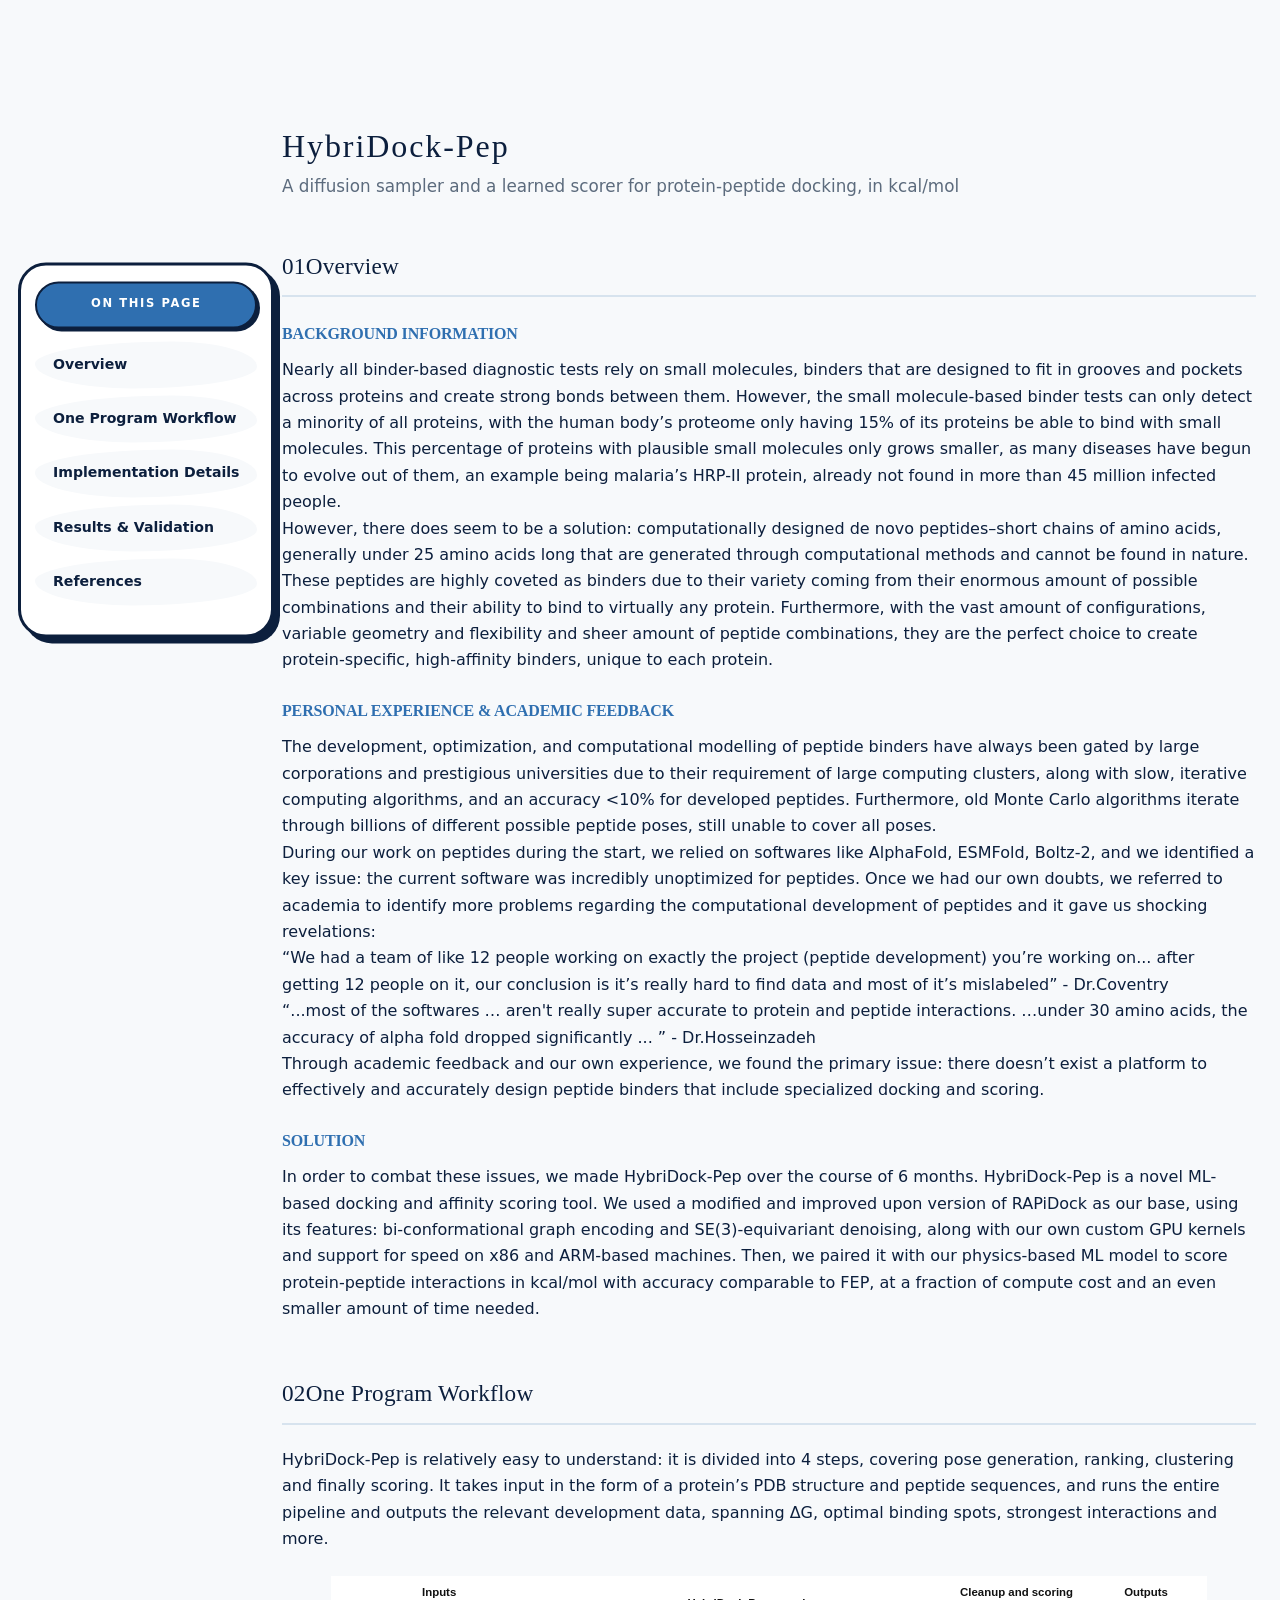
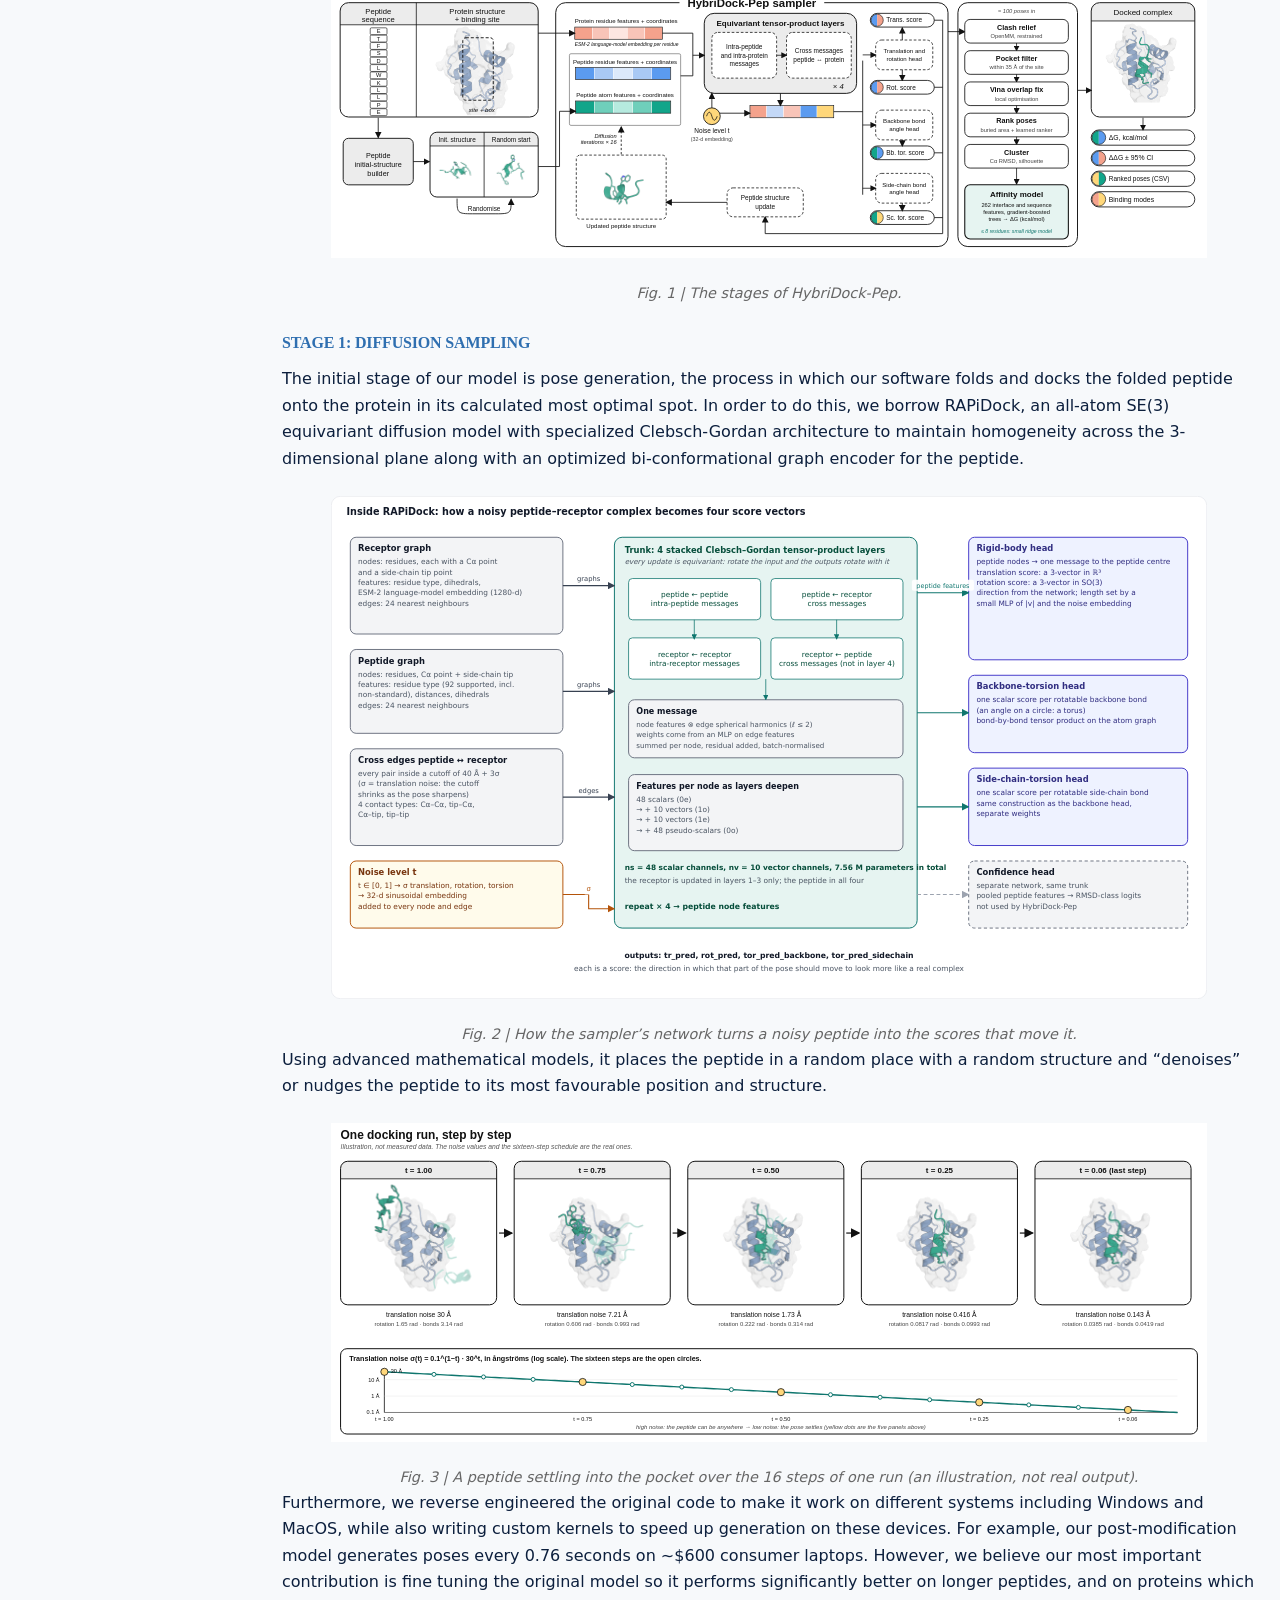
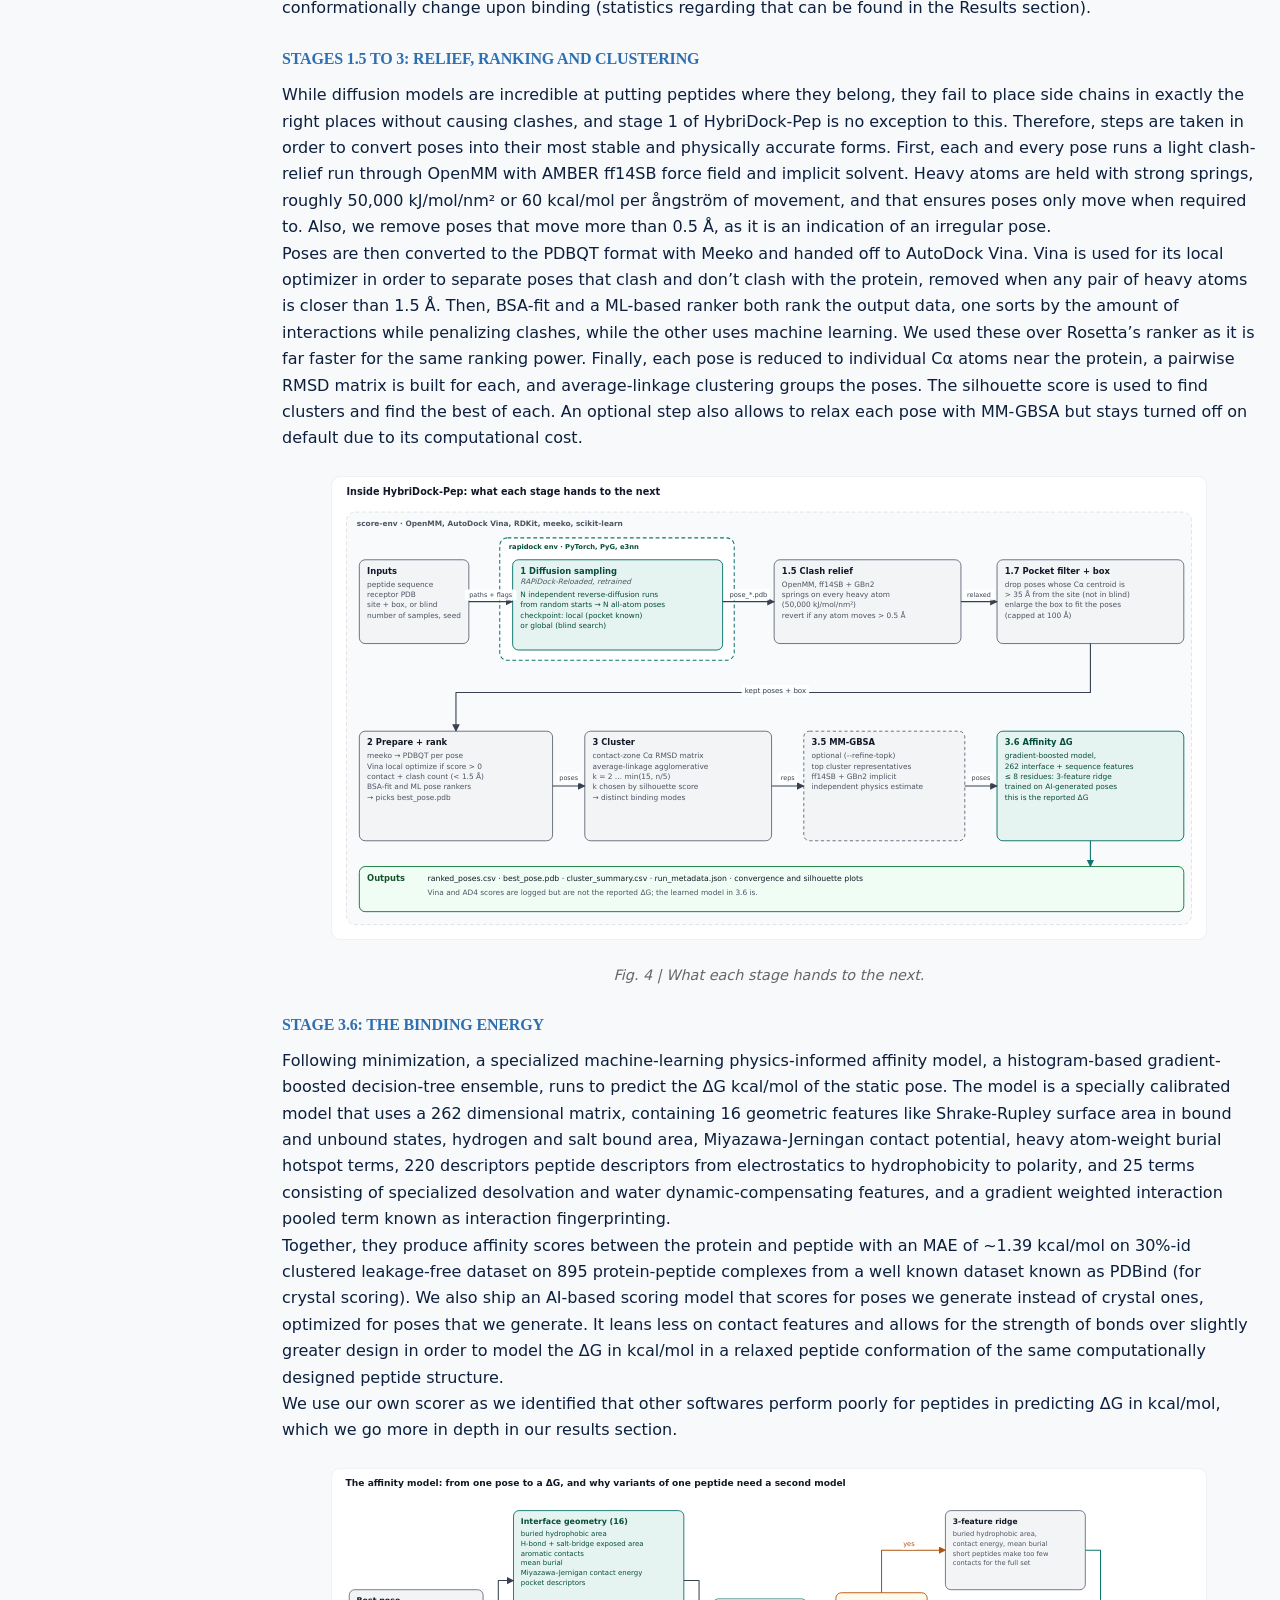
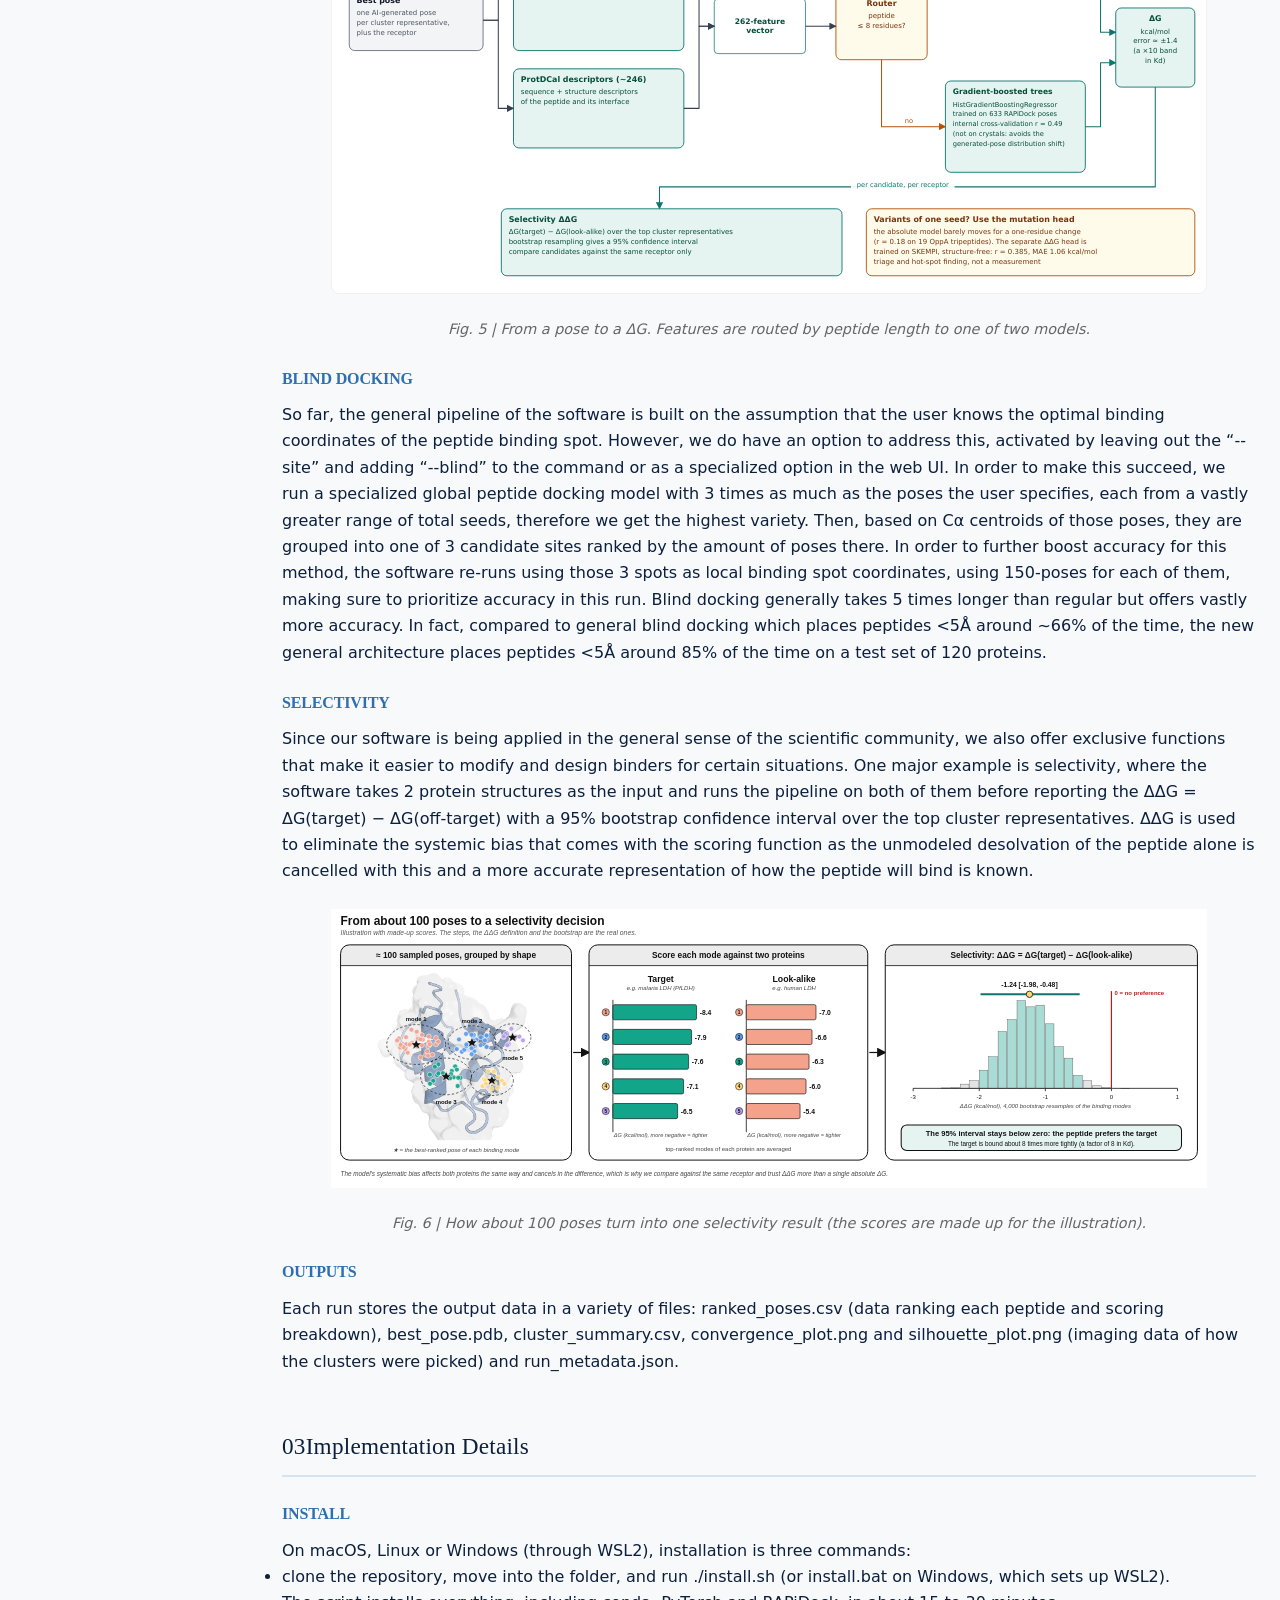
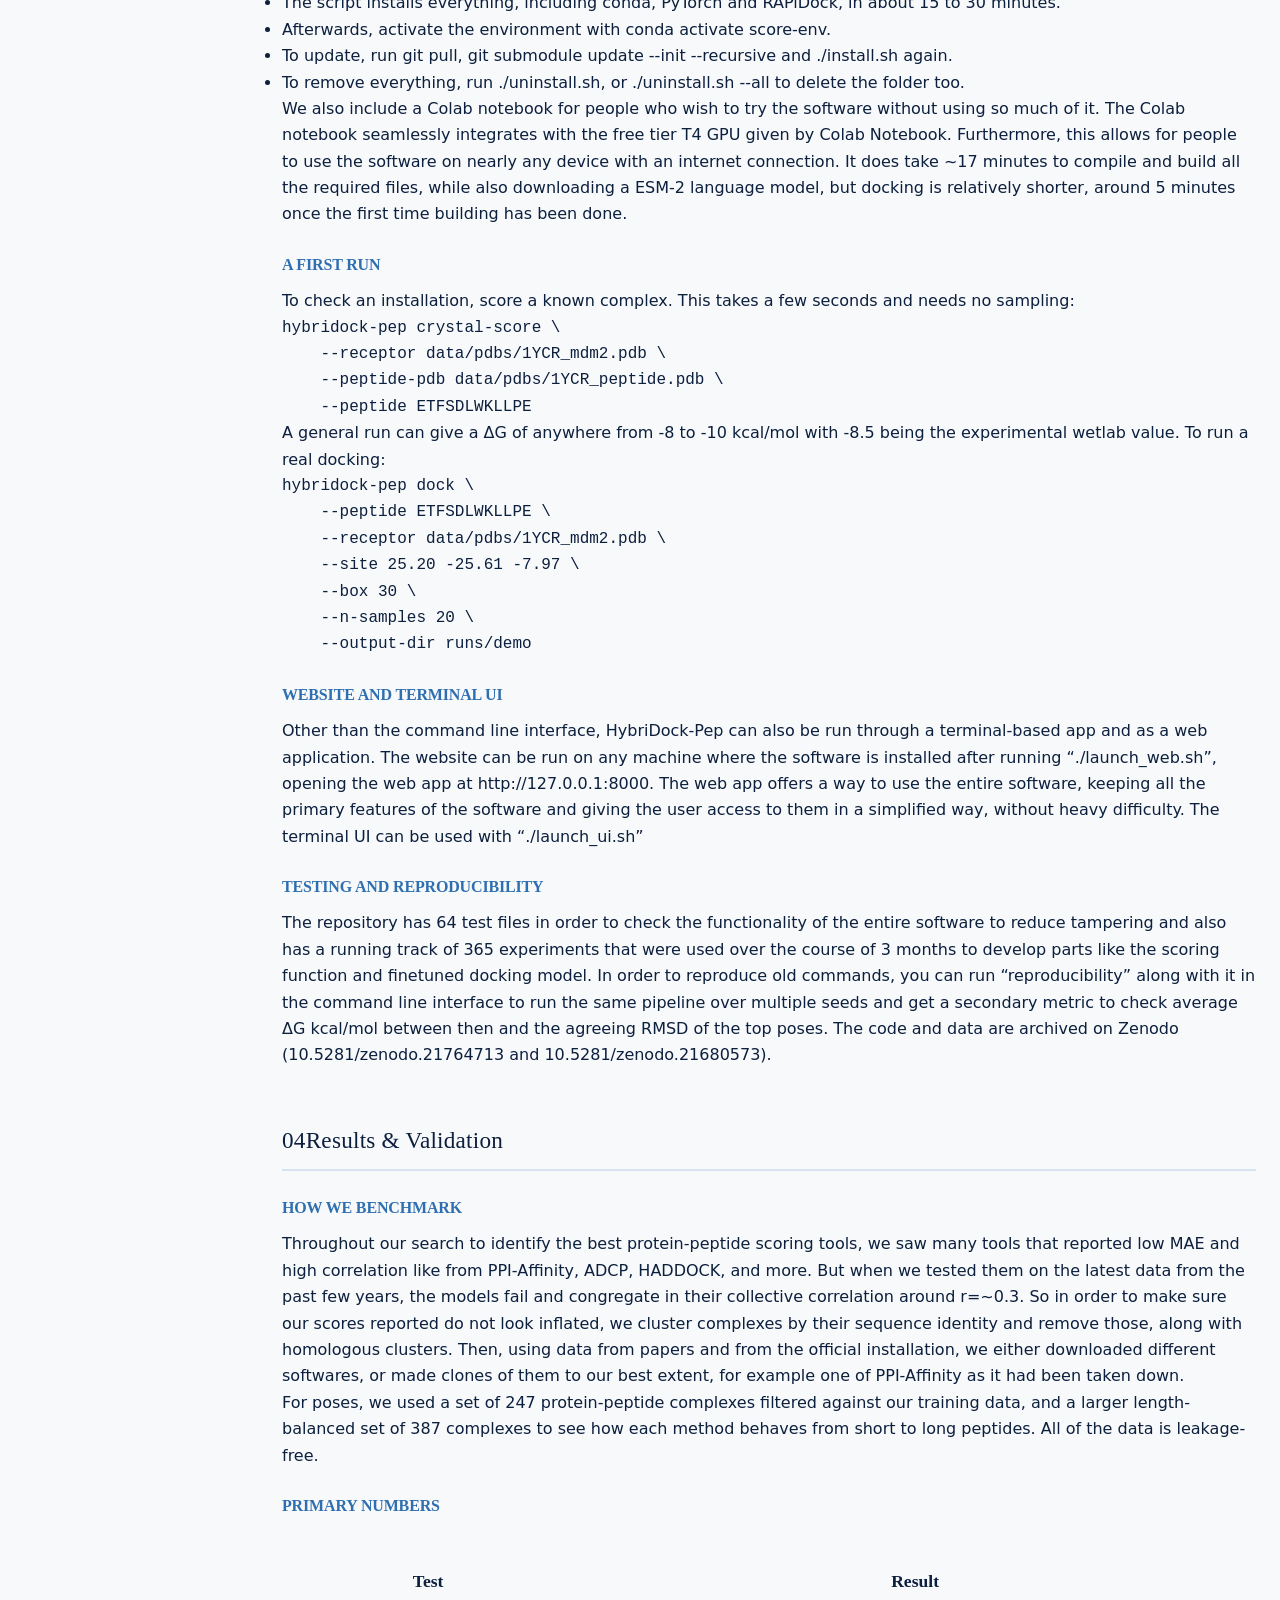
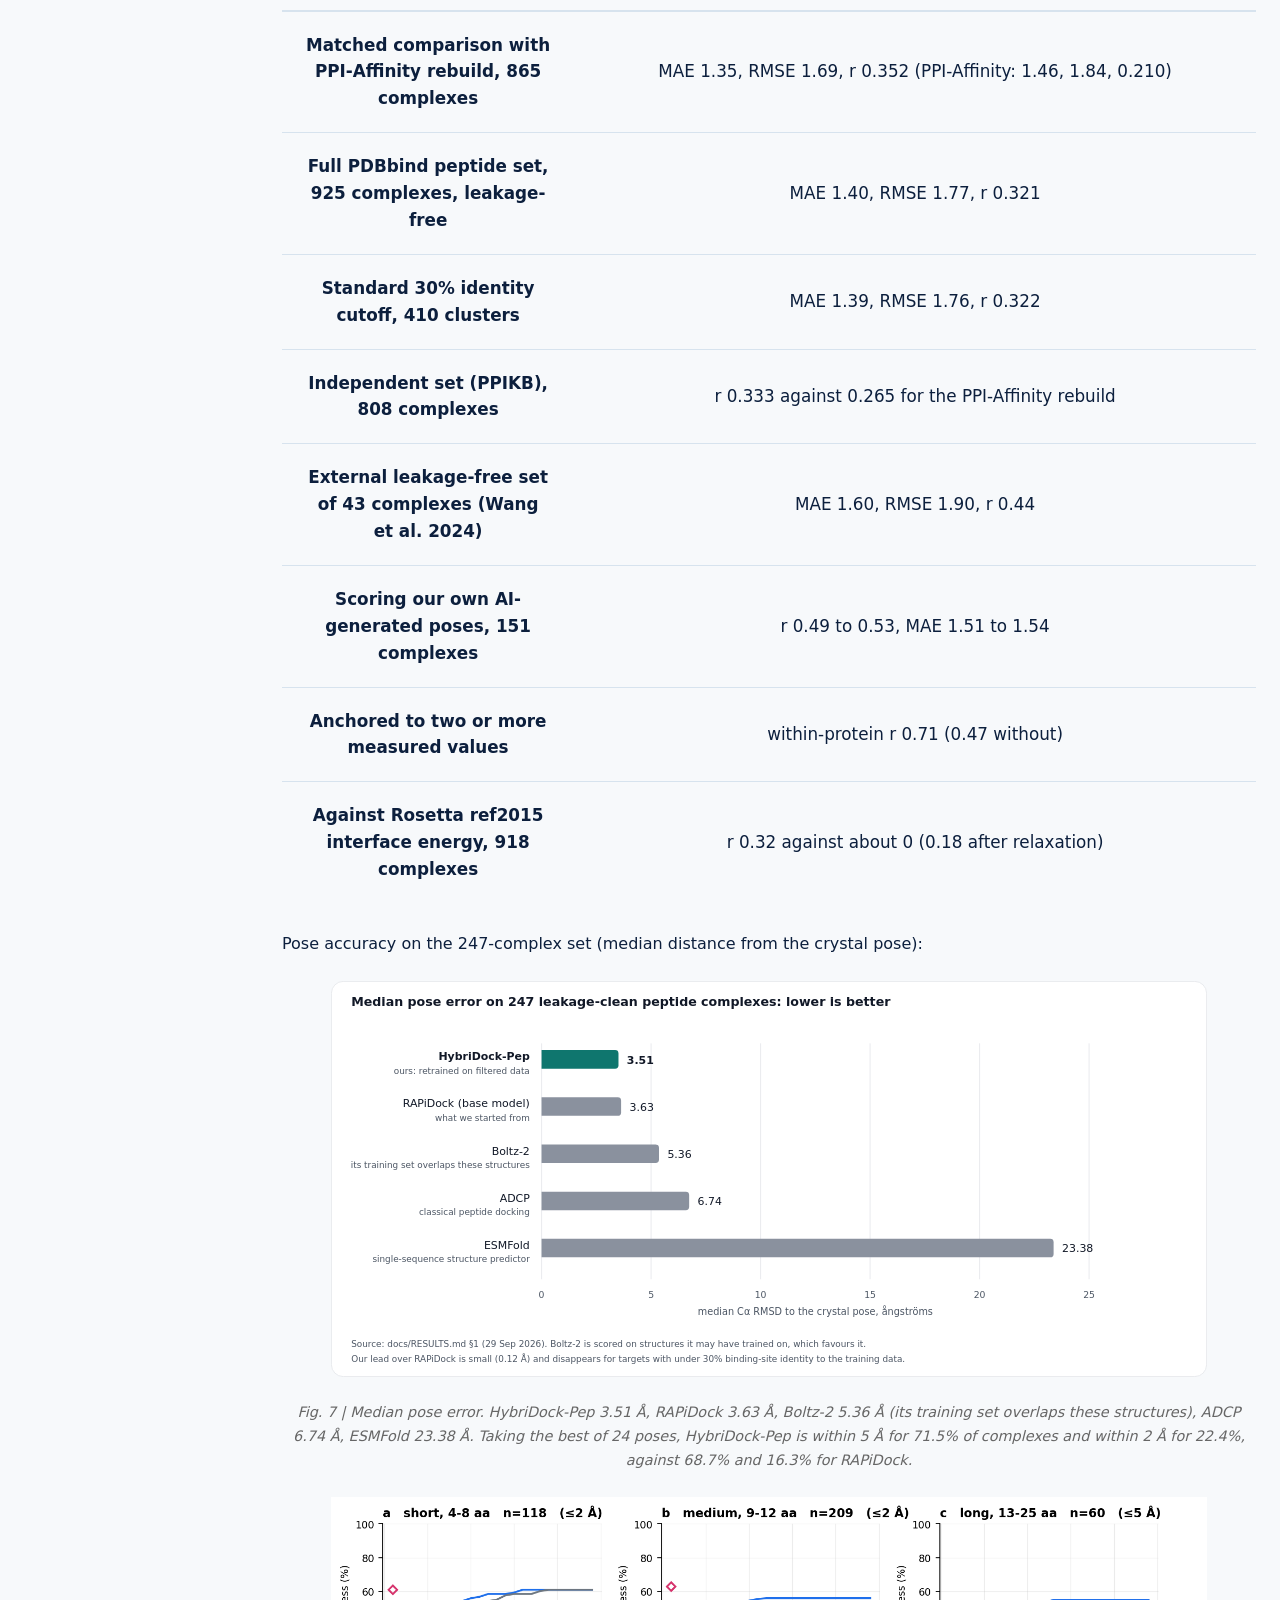
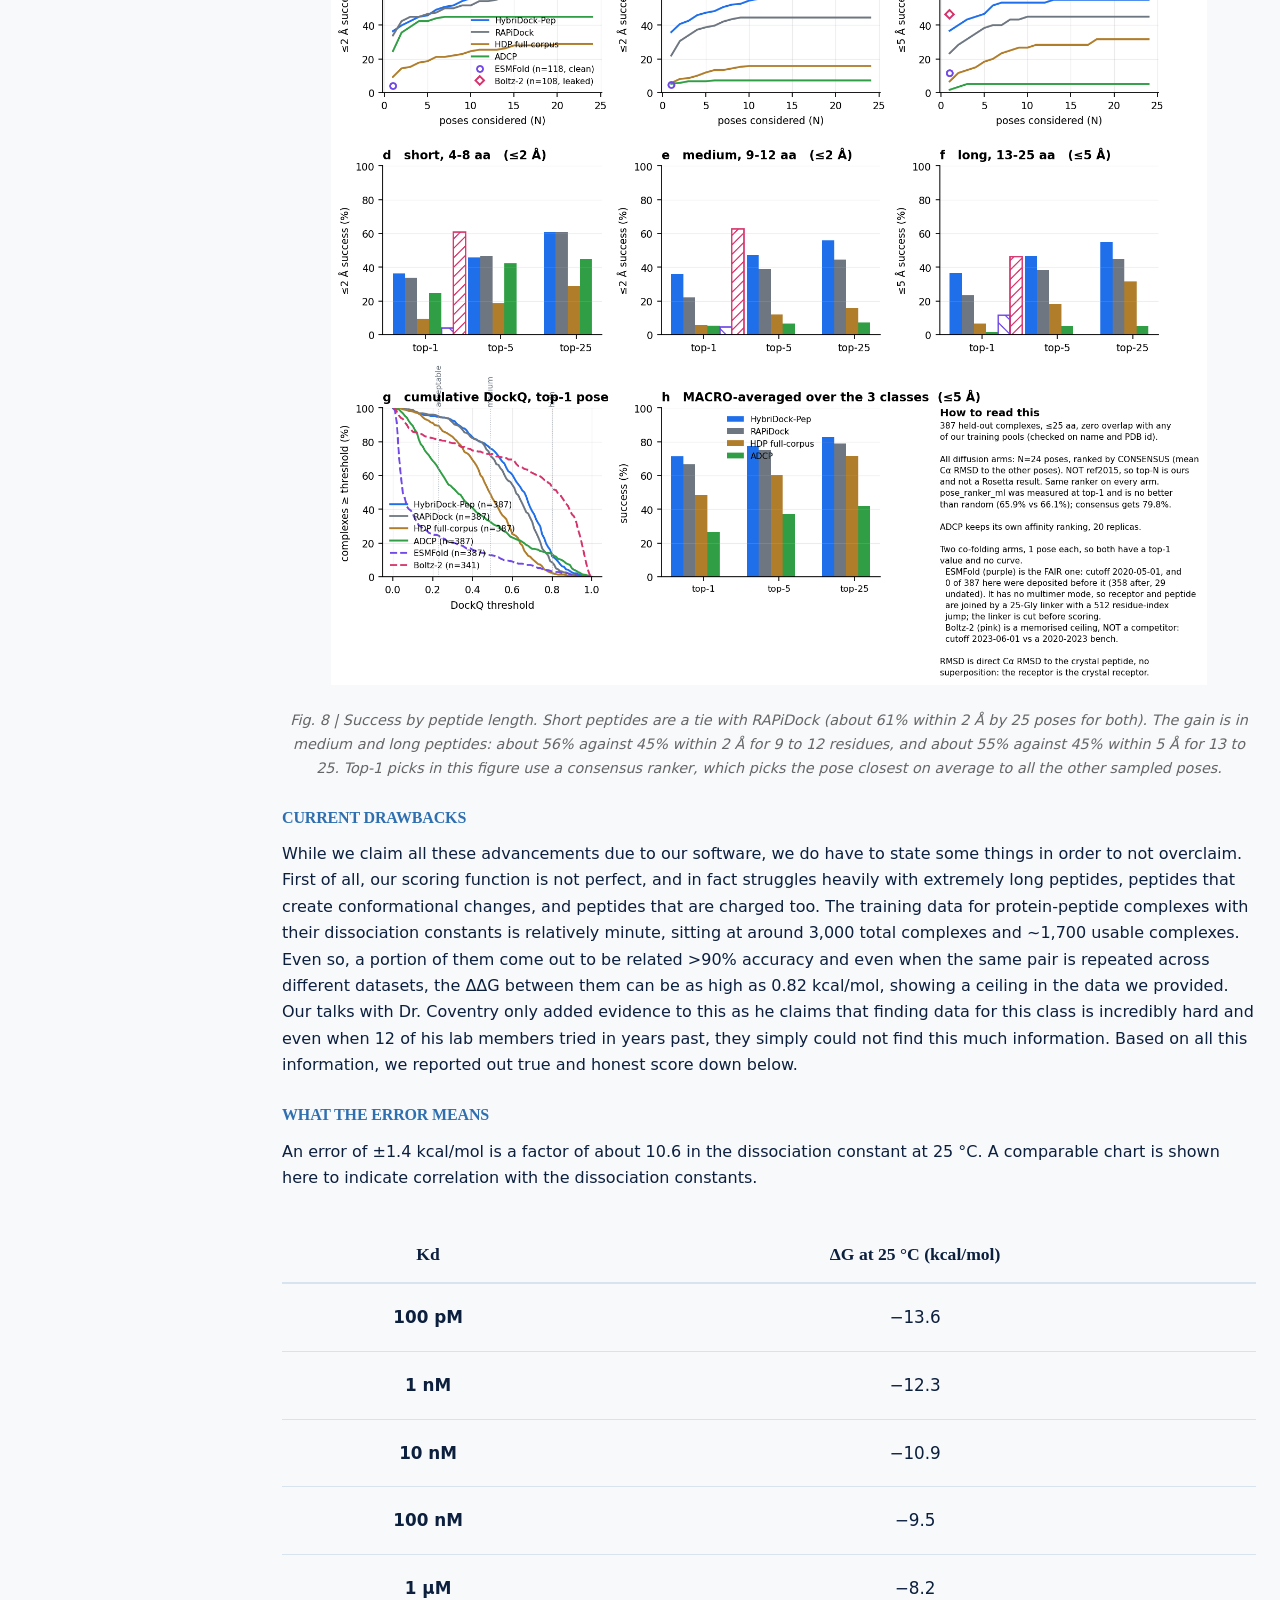
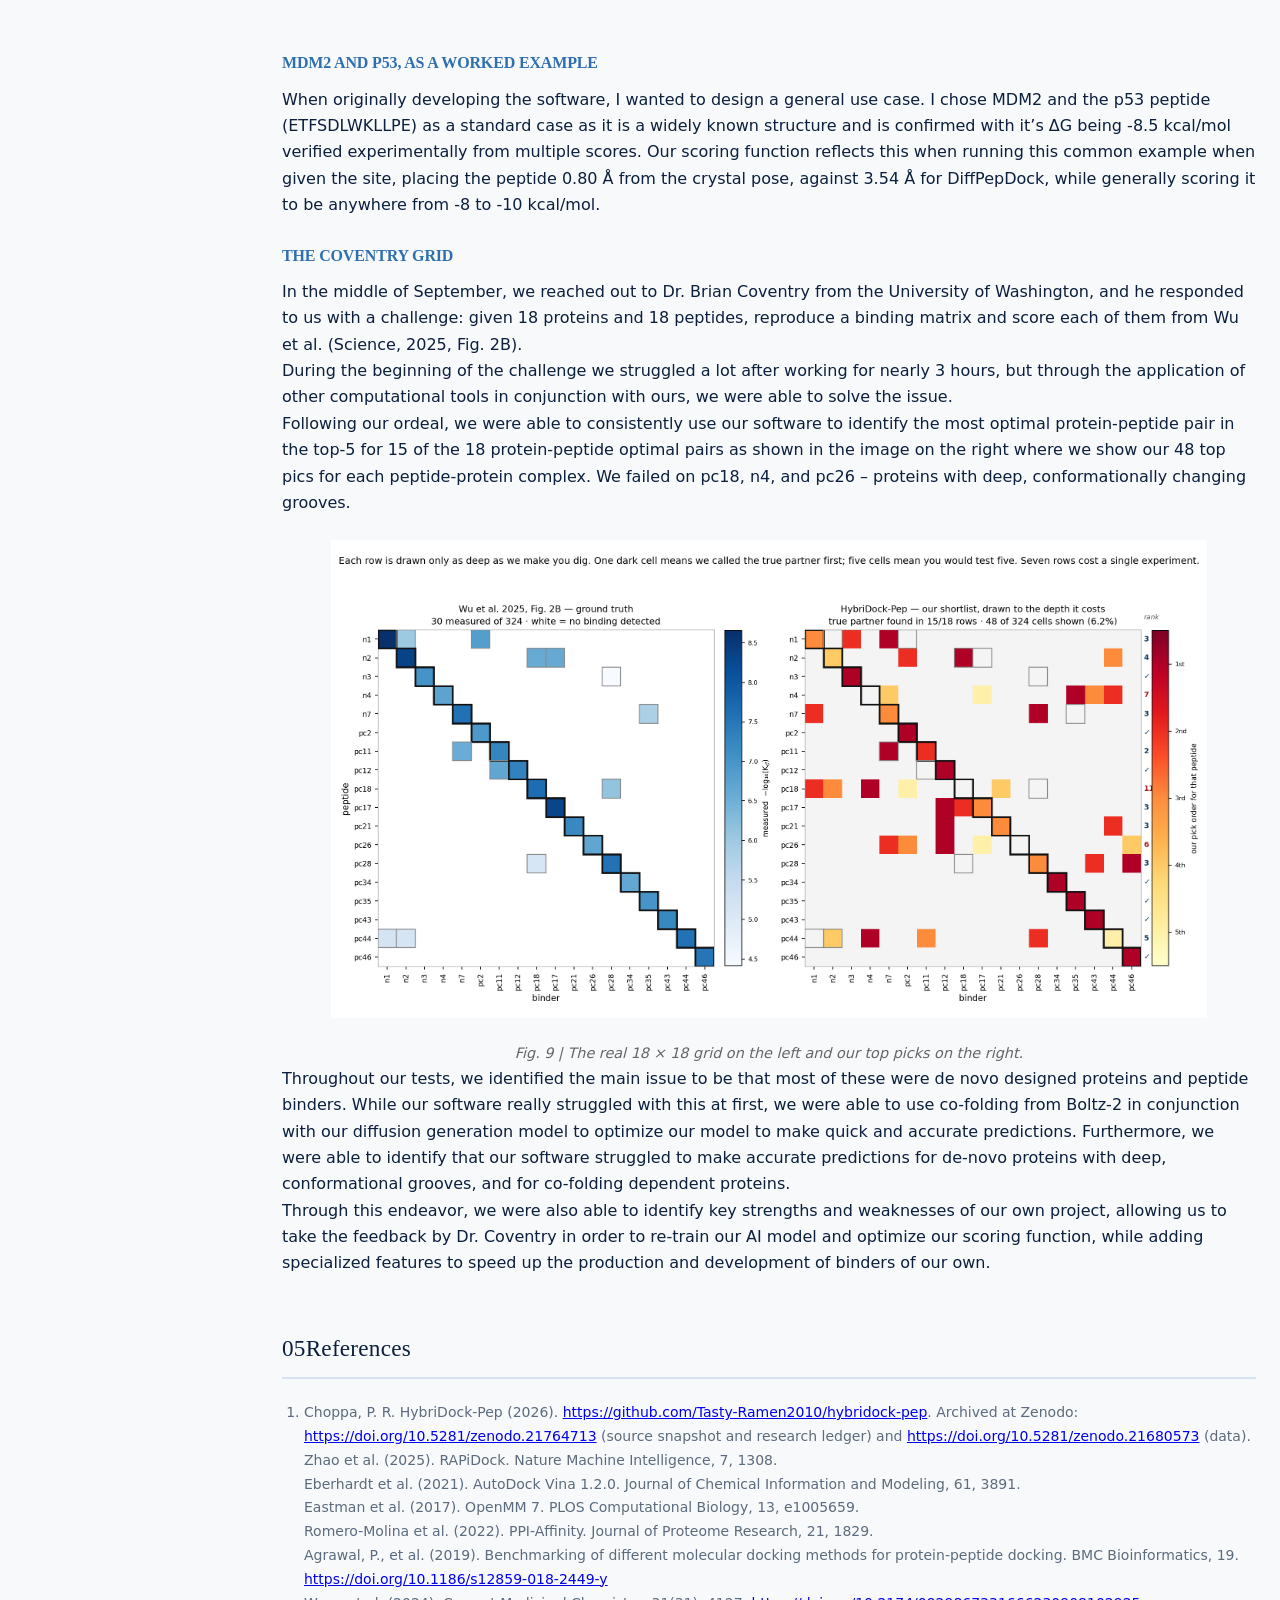
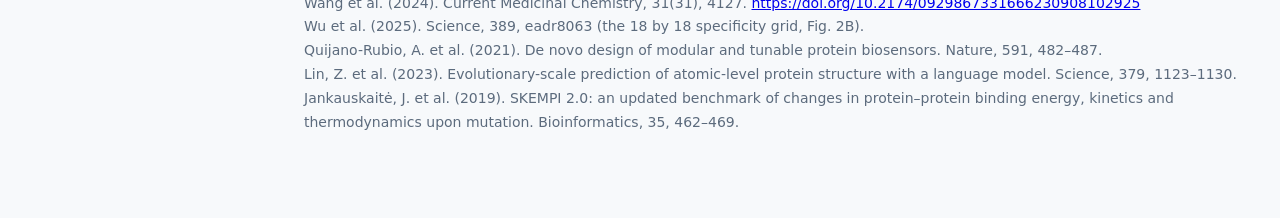
==== commit a563511c: "HybriDock-Pep page: restore the Overview as written, shorten figure captions Co-Authored-By: Claude " ====
--- a/pages/HybriDock-Pep.html
+++ b/pages/HybriDock-Pep.html
@@ -45,12 +45,12 @@
 </div><div class="section-block">
 <h4>Personal Experience &amp; Academic Feedback</h4><p>The development, optimization, and computational modelling of peptide binders have always been gated by large corporations and prestigious universities due to their requirement of large computing clusters, along with slow, iterative computing algorithms, and an accuracy &lt;10% for developed peptides. Furthermore, old Monte Carlo algorithms iterate through billions of different possible peptide poses, still unable to cover all poses.</p>
 <p>During our work on peptides during the start, we relied on softwares like AlphaFold, ESMFold, Boltz-2, and we identified a key issue: the current software was incredibly unoptimized for peptides. Once we had our own doubts, we referred to academia to identify more problems regarding the computational development of peptides and it gave us shocking revelations:</p>
-<p>“We had a team of like 12 people working on exactly the project (peptide development) you’re working on... after getting 12 people on it, our conclusion is it’s really hard to find data and most of it’s mislabeled” - Dr. Brian Coventry</p>
-<p>“...most of the softwares … aren't really super accurate to protein and peptide interactions. …under 30 amino acids, the accuracy of alpha fold dropped significantly ... ” - our team, in meetings with Dr. Hosseinzadeh and with Drs. Maghsoud and Quintero</p>
+<p>“We had a team of like 12 people working on exactly the project (peptide development) you’re working on... after getting 12 people on it, our conclusion is it’s really hard to find data and most of it’s mislabeled” - Dr.Coventry</p>
+<p>“...most of the softwares … aren't really super accurate to protein and peptide interactions. …under 30 amino acids, the accuracy of alpha fold dropped significantly ... ” - Dr.Hosseinzadeh</p>
 <p>Through academic feedback and our own experience, we found the primary issue: there doesn’t exist a platform to effectively and accurately design peptide binders that include specialized docking and scoring.</p>
 
 </div><div class="section-block">
-<h4>Solution</h4><p>In order to combat these issues, we made HybriDock-Pep over the course of 6 months. HybriDock-Pep is a novel ML-based docking and affinity scoring tool. We used a modified and improved upon version of RAPiDock as our base, using its features: bi-conformational graph encoding and SE(3)-equivariant denoising, along with our own custom GPU kernels and support for speed on x86 and ARM-based machines. Then, we paired it with our physics-based ML model to score protein-peptide interactions in kcal/mol with an average error of about 1.4 kcal/mol on leakage-free tests, at a fraction of the compute cost of free-energy simulations and an even smaller amount of time needed.</p>
+<h4>Solution</h4><p>In order to combat these issues, we made HybriDock-Pep over the course of 6 months. HybriDock-Pep is a novel ML-based docking and affinity scoring tool. We used a modified and improved upon version of RAPiDock as our base, using its features: bi-conformational graph encoding and SE(3)-equivariant denoising, along with our own custom GPU kernels and support for speed on x86 and ARM-based machines. Then, we paired it with our physics-based ML model to score protein-peptide interactions in kcal/mol with accuracy comparable to FEP, at a fraction of compute cost and an even smaller amount of time needed.</p>
 
 </div></section><section class="wiki-section toc-section" id="workflow"><h3><span class="chapter-number" aria-hidden="true">02</span><span>One Program Workflow</span></h3><div class="section-block">
 <p>HybriDock-Pep is relatively easy to understand: it is divided into 4 steps, covering pose generation, ranking, clustering and finally scoring. It takes input in the form of a protein’s PDB structure and peptide sequences, and runs the entire pipeline and outputs the relevant development data, spanning ΔG, optimal binding spots, strongest interactions and more.</p>
@@ -60,17 +60,17 @@
 <h4>Stage 1: diffusion sampling</h4>
 <p>The initial stage of our model is pose generation, the process in which our software folds and docks the folded peptide onto the protein in its calculated most optimal spot. In order to do this, we borrow RAPiDock, an all-atom SE(3) equivariant diffusion model with specialized Clebsch-Gordan architecture to maintain homogeneity across the 3-dimensional plane along with an optimized bi-conformational graph encoder for the peptide.</p>
 <img src="static/img/hybridock-pep/fig6-score-network.svg" alt="The sampler's score network" style="max-width:90%;display:block;margin:1.5em auto">
-<p style="text-align:center;font-style:italic;font-size:0.9em;color:#666;margin-top:0.4em">Fig. 2 | The sampler's network. Three graphs and a noise embedding enter four equivariant layers, and four heads output the scores that drive each diffusion step.</p>
+<p style="text-align:center;font-style:italic;font-size:0.9em;color:#666;margin-top:0.4em">Fig. 2 | How the sampler’s network turns a noisy peptide into the scores that move it.</p>
 <p>Using advanced mathematical models, it places the peptide in a random place with a random structure and “denoises” or nudges the peptide to its most favourable position and structure.</p>
 <img src="static/img/hybridock-pep/fig2-diffusion-run.svg" alt="Five snapshots of one reverse-diffusion run and the noise schedule" style="max-width:90%;display:block;margin:1.5em auto">
-<p style="text-align:center;font-style:italic;font-size:0.9em;color:#666;margin-top:0.4em">Fig. 3 | One run of the sampler, step by step. Five of the sixteen steps are shown, and the faint copies are other runs at the same step. The drawings are an illustration, but the noise values and the schedule underneath are the real ones.</p>
+<p style="text-align:center;font-style:italic;font-size:0.9em;color:#666;margin-top:0.4em">Fig. 3 | A peptide settling into the pocket over the 16 steps of one run (an illustration, not real output).</p>
 <p>Furthermore, we reverse engineered the original code to make it work on different systems including Windows and MacOS, while also writing custom kernels to speed up generation on these devices. For example, our post-modification model generates poses every 0.76 seconds on ~$600 consumer laptops. However, we believe our most important contribution is fine tuning the original model so it performs significantly better on longer peptides, and on proteins which conformationally change upon binding (statistics regarding that can be found in the Results section).</p>
 </div><div class="section-block">
 <h4>Stages 1.5 to 3: relief, ranking and clustering</h4>
 <p>While diffusion models are incredible at putting peptides where they belong, they fail to place side chains in exactly the right places without causing clashes, and stage 1 of HybriDock-Pep is no exception to this. Therefore, steps are taken in order to convert poses into their most stable and physically accurate forms. First, each and every pose runs a light clash-relief run through OpenMM with AMBER ff14SB force field and implicit solvent. Heavy atoms are held with strong springs, roughly 50,000 kJ/mol/nm² or 60 kcal/mol per ångström of movement, and that ensures poses only move when required to. Also, we remove poses that move more than 0.5 Å, as it is an indication of an irregular pose.</p>
 <p>Poses are then converted to the PDBQT format with Meeko and handed off to AutoDock Vina. Vina is used for its local optimizer in order to separate poses that clash and don’t clash with the protein, removed when any pair of heavy atoms is closer than 1.5 Å. Then, BSA-fit and a ML-based ranker both rank the output data, one sorts by the amount of interactions while penalizing clashes, while the other uses machine learning. We used these over Rosetta’s ranker as it is far faster for the same ranking power. Finally, each pose is reduced to individual Cα atoms near the protein, a pairwise RMSD matrix is built for each, and average-linkage clustering groups the poses. The silhouette score is used to find clusters and find the best of each. An optional step also allows to relax each pose with MM-GBSA but stays turned off on default due to its computational cost.</p>
 <img src="static/img/hybridock-pep/fig3-stages-and-files.svg" alt="What each HybriDock-Pep stage hands to the next" style="max-width:90%;display:block;margin:1.5em auto">
-<p style="text-align:center;font-style:italic;font-size:0.9em;color:#666;margin-top:0.4em">Fig. 4 | What each stage hands to the next. Sampling runs in its own software environment (dashed box). The labels on the arrows are the files that pass between stages.</p>
+<p style="text-align:center;font-style:italic;font-size:0.9em;color:#666;margin-top:0.4em">Fig. 4 | What each stage hands to the next.</p>
 </div><div class="section-block">
 <h4>Stage 3.6: the binding energy</h4>
 <p>Following minimization, a specialized machine-learning physics-informed affinity model, a histogram-based gradient-boosted decision-tree ensemble, runs to predict the ΔG kcal/mol of the static pose. The model is a specially calibrated model that uses a 262 dimensional matrix, containing 16 geometric features like Shrake-Rupley surface area in bound and unbound states, hydrogen and salt bound area, Miyazawa-Jerningan contact potential, heavy atom-weight burial hotspot terms, 220 descriptors peptide descriptors from electrostatics to hydrophobicity to polarity, and 25 terms consisting of specialized desolvation and water dynamic-compensating features, and a gradient weighted interaction pooled term known as interaction fingerprinting.</p>
@@ -85,7 +85,7 @@
 <h4>Selectivity</h4>
 <p>Since our software is being applied in the general sense of the scientific community, we also offer exclusive functions that make it easier to modify and design binders for certain situations. One major example is selectivity, where the software takes 2 protein structures as the input and runs the pipeline on both of them before reporting the ΔΔG = ΔG(target) − ΔG(off-target) with a 95% bootstrap confidence interval over the top cluster representatives. ΔΔG is used to eliminate the systemic bias that comes with the scoring function as the unmodeled desolvation of the peptide alone is cancelled with this and a more accurate representation of how the peptide will bind is known.</p>
 <img src="static/img/hybridock-pep/fig5-selectivity-decision.svg" alt="From about 100 poses to a selectivity decision" style="max-width:90%;display:block;margin:1.5em auto">
-<p style="text-align:center;font-style:italic;font-size:0.9em;color:#666;margin-top:0.4em">Fig. 6 | From about 100 poses to a selectivity decision. The scores are made up for illustration. The steps, the ΔΔG definition and the bootstrap are how the software works.</p>
+<p style="text-align:center;font-style:italic;font-size:0.9em;color:#666;margin-top:0.4em">Fig. 6 | How about 100 poses turn into one selectivity result (the scores are made up for the illustration).</p>
 </div><div class="section-block">
 <h4>Outputs</h4>
 <p>Each run stores the output data in a variety of files: ranked_poses.csv (data ranking each peptide and scoring breakdown), best_pose.pdb, cluster_summary.csv, convergence_plot.png and silhouette_plot.png (imaging data of how the clusters were picked) and run_metadata.json.</p>
@@ -151,7 +151,7 @@
 <p>During the beginning of the challenge we struggled a lot after working for nearly 3 hours, but through the application of other computational tools in conjunction with ours, we were able to solve the issue.</p>
 <p>Following our ordeal, we were able to consistently use our software to identify the most optimal protein-peptide pair in the top-5 for 15 of the 18 protein-peptide optimal pairs as shown in the image on the right where we show our 48 top pics for each peptide-protein complex. We failed on pc18, n4, and pc26 – proteins with deep, conformationally changing grooves.</p>
 <img src="static/img/hybridock-pep/fig9-coventry-grid.png" alt="The measured 18 by 18 specificity grid next to the HybriDock-Pep shortlist" style="max-width:90%;display:block;margin:1.5em auto">
-<p style="text-align:center;font-style:italic;font-size:0.9em;color:#666;margin-top:0.4em">Fig. 9 | The 18 × 18 specificity grid. Left: the measured ground truth from Wu et al. (2025), Fig. 2B. Right: our shortlist, with each row drawn only as deep as you would have to test to reach the true partner. One dark cell means we called the true partner first.</p>
+<p style="text-align:center;font-style:italic;font-size:0.9em;color:#666;margin-top:0.4em">Fig. 9 | The real 18 × 18 grid on the left and our top picks on the right.</p>
 <p>Throughout our tests, we identified the main issue to be that most of these were de novo designed proteins and peptide binders. While our software really struggled with this at first, we were able to use co-folding from Boltz-2 in conjunction with our diffusion generation model to optimize our model to make quick and accurate predictions. Furthermore, we were able to identify that our software struggled to make accurate predictions for de-novo proteins with deep, conformational grooves, and for co-folding dependent proteins.</p>
 <p>Through this endeavor, we were also able to identify key strengths and weaknesses of our own project, allowing us to take the feedback by Dr. Coventry in order to re-train our AI model and optimize our scoring function, while adding specialized features to speed up the production and development of binders of our own.</p>
 </div></section><section class="wiki-section toc-section" id="references"><h3><span class="chapter-number" aria-hidden="true">05</span><span>References</span></h3><ol class="references-list"><li class="section-block"><p>Choppa, P. R. HybriDock-Pep (2026). <a href="https://github.com/Tasty-Ramen2010/hybridock-pep">https://github.com/Tasty-Ramen2010/hybridock-pep</a>. Archived at Zenodo: <a href="https://doi.org/10.5281/zenodo.21764713">https://doi.org/10.5281/zenodo.21764713</a> (source snapshot and research ledger) and <a href="https://doi.org/10.5281/zenodo.21680573">https://doi.org/10.5281/zenodo.21680573</a> (data).</p>
